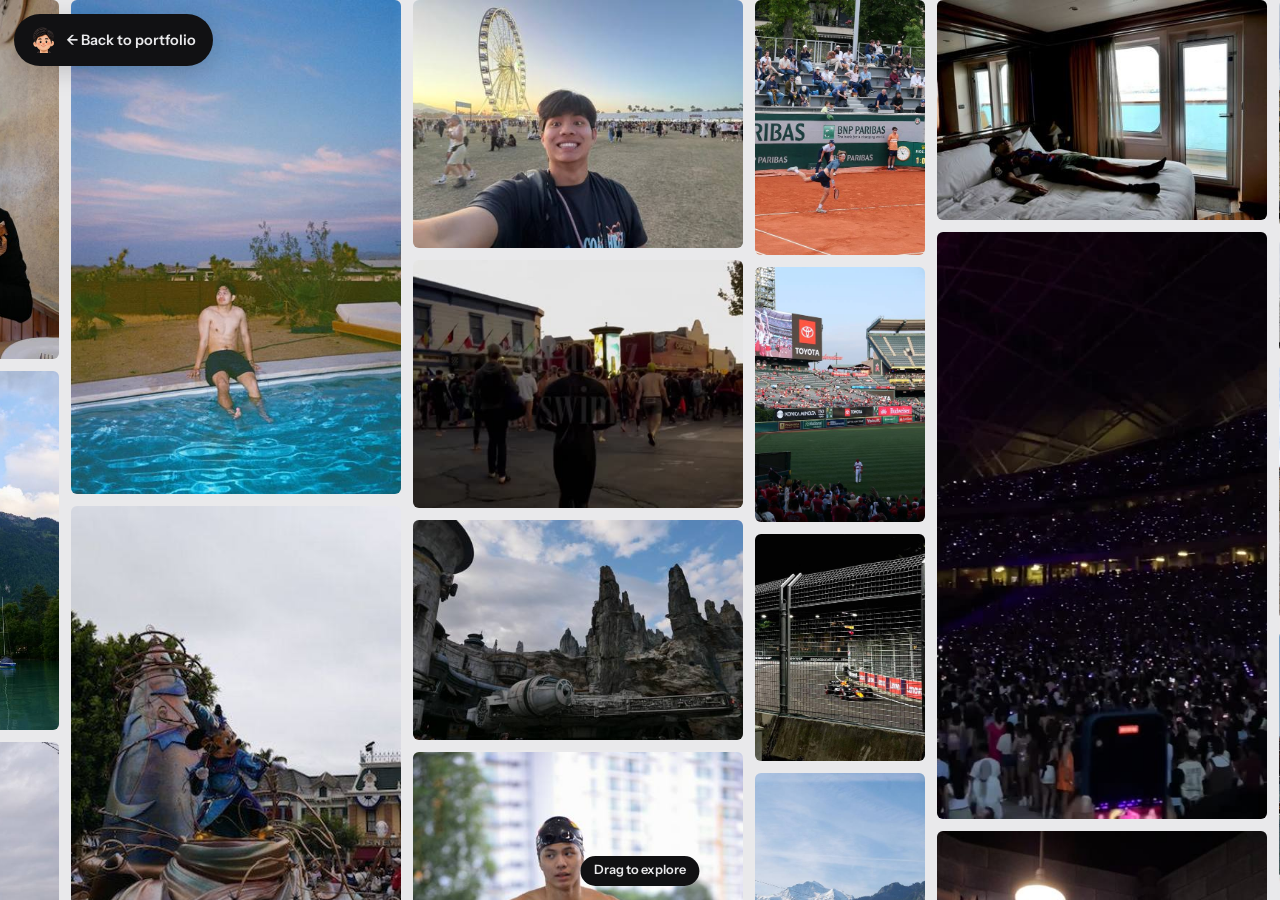
==== life.html @ 4c41c61c "Fit project cards on every screen ratio; contrast and landmark fixes The pinned slider now measures " ====
<!DOCTYPE html>
<html lang="en">
<head>
<meta charset="utf-8">
<meta name="viewport" content="width=device-width, initial-scale=1">
<title>Outside of code · Ashley Sum</title>
<meta name="description" content="Swims, trips, race weekends, concerts and the odd random photo from Ashley Sum.">
<link rel="preconnect" href="https://fonts.googleapis.com">
<link rel="preconnect" href="https://fonts.gstatic.com" crossorigin>
<link href="https://fonts.googleapis.com/css2?family=Archivo:wdth,wght@62..125,500..900&family=Instrument+Sans:wght@400;500;600;700&display=swap" rel="stylesheet">
<style>:root{--bg:#E9E9EB;--paper:#F5F5F6;--mid:#DCDCDF;--ink:#111113;--muted:#64646B;--line:#CDCDD2;--display:'Archivo',system-ui,sans-serif;--body:'Instrument Sans',system-ui,sans-serif}
*{box-sizing:border-box}
html,body{margin:0;height:100%;overflow:hidden;background:var(--bg);color:var(--ink);font:400 1rem/1.5 var(--body)}
.sr{position:absolute;width:1px;height:1px;overflow:hidden;clip:rect(0 0 0 0);white-space:nowrap}
.back{position:fixed;top:14px;left:14px;z-index:20;display:inline-flex;align-items:center;gap:.5rem;font:600 .9rem/1 var(--body);color:var(--bg);background:var(--ink);text-decoration:none;padding:.8rem 1.1rem;border-radius:999px;box-shadow:0 6px 24px rgba(17,17,19,.18)}
.back:focus-visible{outline:2px solid var(--ink);outline-offset:3px}
/* v73: infinite photo canvas */
.cv{position:fixed;inset:0;overflow:hidden;background:var(--bg);cursor:grab;touch-action:none;user-select:none;-webkit-user-select:none;outline:none}
.cv:focus-visible{box-shadow:inset 0 0 0 2px var(--ink)}
.cv.drag{cursor:grabbing}
.cv-world{position:absolute;inset:0}
.cv-it{position:absolute;left:0;top:0;margin:0;border-radius:6px;overflow:hidden;background:var(--mid);will-change:transform;contain:layout paint}
.cv-it img,.cv-it video{display:block;width:100%;height:100%;object-fit:cover;pointer-events:none;-webkit-user-drag:none}
.cv-it .cap{position:absolute;left:6px;bottom:6px;font:600 .74rem/1.2 var(--body);background:var(--paper);color:var(--ink);padding:.3rem .5rem;border-radius:999px;opacity:0;translate:0 4px;transition:opacity .18s,translate .18s;max-width:calc(100% - 12px);white-space:nowrap;overflow:hidden;text-overflow:ellipsis}
.cv-it:hover .cap,.cv-it.kf .cap{opacity:1;translate:0 0}
.cv-it.kf{outline:2px solid var(--ink);outline-offset:2px}
.cv-lab{position:absolute;left:0;top:0;font:800 clamp(1.6rem,2.4vw,2.4rem)/1 var(--display);font-stretch:115%;letter-spacing:-.05em;color:var(--ink);white-space:nowrap;will-change:transform;pointer-events:none}
.cv-top{position:absolute;top:12px;left:12px;right:12px;display:flex;justify-content:center;gap:8px;pointer-events:none;z-index:2}
.cv-chips{display:flex;gap:4px;padding:5px;background:var(--paper);border:1px solid var(--line);border-radius:999px;box-shadow:0 6px 24px rgba(17,17,19,.08);overflow-x:auto;scrollbar-width:none;max-width:100%;pointer-events:auto}
.cv-chips::-webkit-scrollbar{display:none}
.cv-chips button{font:600 .84rem/1 var(--body);padding:.6rem .85rem;border:0;border-radius:999px;background:transparent;color:var(--ink);cursor:pointer;white-space:nowrap}
.cv-chips button:hover{background:var(--mid)}
.cv-chips button[aria-pressed="true"]{background:var(--ink);color:var(--bg)}
.cv-x{display:none;pointer-events:auto;font:600 .84rem/1 var(--body);padding:.75rem 1rem;border-radius:999px;border:1px solid var(--line);background:var(--paper);color:var(--ink);cursor:pointer}
.cv-hint{position:absolute;left:50%;bottom:14px;translate:-50% 0;margin:0;font:600 .8rem/1 var(--body);background:var(--ink);color:var(--bg);padding:.55rem .85rem;border-radius:999px;pointer-events:none;transition:opacity .4s;z-index:2}
.cv.moved .cv-hint{opacity:0}
.cv.fs{position:fixed;inset:0;height:100vh;height:100dvh;margin:0;z-index:70;border:0;touch-action:none}
.cv.fs .cv-x{display:block}
html.cv-lock{overflow:hidden}
.lb{position:fixed;inset:0;z-index:90;background:rgba(233,233,235,.97);display:none;place-items:center;padding:64px 4vw 4vw}
.lb.on{display:grid}
.lb figure{margin:0;display:grid;justify-items:center;gap:.7rem}
.lb img,.lb video{max-width:100%;max-height:80vh;border-radius:8px;display:block}
.lb figcaption{font-size:.95rem}
.lb figcaption span{color:var(--muted);margin-left:.5rem}
.lb-ctl{position:fixed;top:12px;right:12px;display:flex;gap:6px}
.lb-ctl button{font:600 .88rem/1 var(--body);padding:.7rem 1rem;border-radius:999px;border:1px solid var(--line);background:var(--paper);color:var(--ink);cursor:pointer}
</style>
<link rel="icon" href="img/favicon.ico" sizes="any">
<link rel="icon" type="image/png" sizes="32x32" href="img/favicon-32.png">
<link rel="apple-touch-icon" href="img/favicon-180.png">
</head>
<body>
<header><h1 class="sr">Outside of code: photos by Ashley Sum</h1>
<a class="back" href="index.html#life"><img src="img/logo-head.png" width="26" height="26" alt="" style="display:block"> &larr; Back to portfolio</a></header>
<div class="cv" id="cv" tabindex="0" role="region" aria-roledescription="photo canvas" aria-label="Photos. Drag, scroll or use the arrow keys to explore. Press Enter on a photo to open it.">
  <div class="cv-world" id="cvw"></div>
  <p class="cv-hint" aria-hidden="true">Drag to explore</p>
</div>
<div class="lb" id="lb" role="dialog" aria-modal="true" aria-label="Photo">
  <div class="lb-ctl"><button type="button" id="lbp" aria-label="Previous photo">&larr;</button><button type="button" id="lbn" aria-label="Next photo">&rarr;</button><button type="button" id="lbx">Close</button></div>
  <figure id="lbc"></figure>
</div>
<script>
  /* v73: infinite, pannable photo canvas. One layout tile repeats in every direction; topics sit in their own clusters */
  (function () {
    var cv = document.getElementById('cv'); if (!cv) return;
    var world = document.getElementById('cvw');
    var ITEMS = [{"cat": "Game day", "t": "49ers", "src": "img/life/p000-49ers.jpg", "th": "img/life/t/p000-49ers.jpg", "w": 460, "h": 613}, {"cat": "Game day", "t": "49ers, Levi’s Stadium", "src": "img/life/49ers-flag.jpg", "th": "img/life/t/49ers-flag.jpg", "w": 460, "h": 613}, {"cat": "Game day", "t": "49ers", "src": "img/life/p002-49ers.jpg", "th": "img/life/t/p002-49ers.jpg", "w": 460, "h": 613}, {"cat": "Game day", "t": "Angels", "src": "img/life/p003-angels.jpg", "th": "img/life/t/p003-angels.jpg", "w": 460, "h": 613}, {"cat": "Game day", "t": "Angels game", "src": "img/life/angels.jpg", "th": "img/life/t/angels.jpg", "w": 460, "h": 802}, {"cat": "Game day", "t": "Angels", "src": "img/life/p005-angels.jpg", "th": "img/life/t/p005-angels.jpg", "w": 460, "h": 689}, {"cat": "Travel", "t": "Barcelona", "src": "img/life/p006-barcelona.jpg", "th": "img/life/t/p006-barcelona.jpg", "w": 460, "h": 689}, {"cat": "Travel", "t": "Barcelona", "src": "img/life/p007-barcelona.jpg", "th": "img/life/t/p007-barcelona.jpg", "w": 460, "h": 689}, {"cat": "Travel", "t": "Barcelona", "src": "img/life/p008-barcelona.jpg", "th": "img/life/t/p008-barcelona.jpg", "w": 460, "h": 689}, {"cat": "Travel", "t": "Barcelona", "src": "img/life/p009-barcelona.jpg", "th": "img/life/t/p009-barcelona.jpg", "w": 460, "h": 689}, {"cat": "Travel", "t": "Barcelona", "src": "img/life/p010-barcelona.jpg", "th": "img/life/t/p010-barcelona.jpg", "w": 460, "h": 689}, {"cat": "Travel", "t": "Sagrada Família, Barcelona", "src": "img/life/sagrada.jpg", "th": "img/life/t/sagrada.jpg", "w": 460, "h": 689}, {"cat": "Travel", "t": "Casa Batlló, Barcelona", "src": "img/life/batllo.jpg", "th": "img/life/t/batllo.jpg", "w": 460, "h": 689}, {"cat": "Travel", "t": "Barcelona", "src": "img/life/p013-barcelona.jpg", "th": "img/life/t/p013-barcelona.jpg", "w": 460, "h": 689}, {"cat": "Travel", "t": "Barcelona", "src": "img/life/p014-barcelona.jpg", "th": "img/life/t/p014-barcelona.jpg", "w": 460, "h": 689}, {"cat": "Travel", "t": "Park Güell, Barcelona", "src": "img/life/guell.jpg", "th": "img/life/t/guell.jpg", "w": 460, "h": 689}, {"cat": "Travel", "t": "Barcelona", "src": "img/life/p016-barcelona.jpg", "th": "img/life/t/p016-barcelona.jpg", "w": 460, "h": 689}, {"cat": "Travel", "t": "Barcelona", "src": "img/life/p017-barcelona.jpg", "th": "img/life/t/p017-barcelona.jpg", "w": 460, "h": 689}, {"cat": "Concerts", "t": "BLACKPINK, from the seats", "src": "img/life/bp-seats.jpg", "th": "img/life/t/bp-seats.jpg", "w": 460, "h": 613}, {"cat": "Concerts", "t": "BLACKPINK, SoFi Stadium", "src": "img/life/bp-stage.jpg", "th": "img/life/t/bp-stage.jpg", "w": 460, "h": 613}, {"cat": "Concerts", "t": "BLACKPINK", "src": "img/life/p020-blackpink-concert.jpg", "th": "img/life/t/p020-blackpink-concert.jpg", "w": 460, "h": 613}, {"cat": "Travel", "t": "Camino de Santiago", "src": "img/life/p021-camino-de-santiago.jpg", "th": "img/life/t/p021-camino-de-santiago.jpg", "w": 460, "h": 690}, {"cat": "Travel", "t": "Camino de Santiago", "src": "img/life/p022-camino-de-santiago.jpg", "th": "img/life/t/p022-camino-de-santiago.jpg", "w": 460, "h": 689}, {"cat": "Travel", "t": "Camino de Santiago", "src": "img/life/p023-camino-de-santiago.jpg", "th": "img/life/t/p023-camino-de-santiago.jpg", "w": 460, "h": 689}, {"cat": "Travel", "t": "Camino de Santiago", "src": "img/life/camino-marker.jpg", "th": "img/life/t/camino-marker.jpg", "w": 460, "h": 689}, {"cat": "Travel", "t": "Camino de Santiago", "src": "img/life/p025-camino-de-santiago.jpg", "th": "img/life/t/p025-camino-de-santiago.jpg", "w": 460, "h": 689}, {"cat": "Travel", "t": "Camino de Santiago", "src": "img/life/p026-camino-de-santiago.jpg", "th": "img/life/t/p026-camino-de-santiago.jpg", "w": 460, "h": 689}, {"cat": "Travel", "t": "Camino de Santiago", "src": "img/life/camino-mural.jpg", "th": "img/life/t/camino-mural.jpg", "w": 460, "h": 689}, {"cat": "Travel", "t": "Camino de Santiago", "src": "img/life/p028-camino-de-santiago.jpg", "th": "img/life/t/p028-camino-de-santiago.jpg", "w": 460, "h": 689}, {"cat": "Travel", "t": "Camino de Santiago", "src": "img/life/p029-camino-de-santiago.jpg", "th": "img/life/t/p029-camino-de-santiago.jpg", "w": 460, "h": 689}, {"cat": "Travel", "t": "Camino de Santiago", "src": "img/life/p030-camino-de-santiago.jpg", "th": "img/life/t/p030-camino-de-santiago.jpg", "w": 460, "h": 689}, {"cat": "Travel", "t": "Camino de Santiago", "src": "img/life/p031-camino-de-santiago.jpg", "th": "img/life/t/p031-camino-de-santiago.jpg", "w": 460, "h": 689}, {"cat": "Travel", "t": "Camino de Santiago", "src": "img/life/p032-camino-de-santiago.jpg", "th": "img/life/t/p032-camino-de-santiago.jpg", "w": 460, "h": 689}, {"cat": "Travel", "t": "Camino de Santiago", "src": "img/life/p033-camino-de-santiago.jpg", "th": "img/life/t/p033-camino-de-santiago.jpg", "w": 460, "h": 689}, {"cat": "Travel", "t": "Camino de Santiago", "src": "img/life/camino-cat.jpg", "th": "img/life/t/camino-cat.jpg", "w": 460, "h": 689}, {"cat": "Travel", "t": "Camino de Santiago", "src": "img/life/p035-camino-de-santiago.jpg", "th": "img/life/t/p035-camino-de-santiago.jpg", "w": 460, "h": 689}, {"cat": "Travel", "t": "Camino de Santiago", "src": "img/life/camino-food.jpg", "th": "img/life/t/camino-food.jpg", "w": 460, "h": 689}, {"cat": "Travel", "t": "Camino, the finish in Santiago", "src": "img/life/camino-end.jpg", "th": "img/life/t/camino-end.jpg", "w": 460, "h": 689}, {"cat": "Travel", "t": "Camino de Santiago", "src": "img/life/p038-camino-de-santiago.jpg", "th": "img/life/t/p038-camino-de-santiago.jpg", "w": 460, "h": 689}, {"cat": "Travel", "t": "Camino de Santiago", "src": "img/life/p039-camino-de-santiago.jpg", "th": "img/life/t/p039-camino-de-santiago.jpg", "w": 460, "h": 613}, {"cat": "Travel", "t": "Chicago", "src": "img/life/p040-chicago.jpg", "th": "img/life/t/p040-chicago.jpg", "w": 460, "h": 613}, {"cat": "Travel", "t": "Chicago", "src": "img/life/chicago-bean.jpg", "th": "img/life/t/chicago-bean.jpg", "w": 460, "h": 613}, {"cat": "Travel", "t": "Chicago", "src": "img/life/p042-chicago.jpg", "th": "img/life/t/p042-chicago.jpg", "w": 460, "h": 613}, {"cat": "Travel", "t": "Thanksgiving parade, Chicago", "src": "img/life/chicago-parade.jpg", "th": "img/life/t/chicago-parade.jpg", "w": 460, "h": 613}, {"cat": "Travel", "t": "Chicago", "src": "img/life/p044-chicago.jpg", "th": "img/life/t/p044-chicago.jpg", "w": 460, "h": 613}, {"cat": "Concerts", "t": "Coachella", "src": "img/life/p045-coachella.jpg", "th": "img/life/t/p045-coachella.jpg", "w": 460, "h": 689}, {"cat": "Concerts", "t": "Coachella, on film", "src": "img/life/coachella-film.jpg", "th": "img/life/t/coachella-film.jpg", "w": 460, "h": 307}, {"cat": "Concerts", "t": "Coachella", "src": "img/life/p047-coachella.jpg", "th": "img/life/t/p047-coachella.jpg", "w": 460, "h": 307}, {"cat": "Concerts", "t": "Coachella", "src": "img/life/p048-coachella.jpg", "th": "img/life/t/p048-coachella.jpg", "w": 460, "h": 689}, {"cat": "Concerts", "t": "Coachella", "src": "img/life/p049-coachella.jpg", "th": "img/life/t/p049-coachella.jpg", "w": 460, "h": 689}, {"cat": "Concerts", "t": "Coachella", "src": "img/life/coachella-orange.jpg", "th": "img/life/t/coachella-orange.jpg", "w": 460, "h": 307}, {"cat": "Concerts", "t": "Coachella", "src": "img/life/coachella-tent.jpg", "th": "img/life/t/coachella-tent.jpg", "w": 460, "h": 689}, {"cat": "Concerts", "t": "Coachella", "src": "img/life/p052-coachella.jpg", "th": "img/life/t/p052-coachella.jpg", "w": 460, "h": 689}, {"cat": "Travel", "t": "Disneyland", "src": "img/life/p053-disney.jpg", "th": "img/life/t/p053-disney.jpg", "w": 460, "h": 689}, {"cat": "Travel", "t": "Disneyland", "src": "img/life/p054-disney.jpg", "th": "img/life/t/p054-disney.jpg", "w": 460, "h": 689}, {"cat": "Travel", "t": "Disneyland", "src": "img/life/p055-disney.jpg", "th": "img/life/t/p055-disney.jpg", "w": 460, "h": 689}, {"cat": "Travel", "t": "Disneyland", "src": "img/life/p056-disney.jpg", "th": "img/life/t/p056-disney.jpg", "w": 460, "h": 689}, {"cat": "Travel", "t": "Disneyland", "src": "img/life/p057-disney.jpg", "th": "img/life/t/p057-disney.jpg", "w": 460, "h": 689}, {"cat": "Travel", "t": "Disneyland", "src": "img/life/p058-disney.jpg", "th": "img/life/t/p058-disney.jpg", "w": 460, "h": 689}, {"cat": "Travel", "t": "Disneyland", "src": "img/life/p059-disney.jpg", "th": "img/life/t/p059-disney.jpg", "w": 460, "h": 689}, {"cat": "Travel", "t": "Disneyland", "src": "img/life/p060-disney.jpg", "th": "img/life/t/p060-disney.jpg", "w": 460, "h": 307}, {"cat": "Travel", "t": "Disneyland", "src": "img/life/p061-disney.jpg", "th": "img/life/t/p061-disney.jpg", "w": 460, "h": 689}, {"cat": "Travel", "t": "Disneyland", "src": "img/life/p062-disney.jpg", "th": "img/life/t/p062-disney.jpg", "w": 460, "h": 307}, {"cat": "Travel", "t": "Disneyland", "src": "img/life/p063-disney.jpg", "th": "img/life/t/p063-disney.jpg", "w": 460, "h": 689}, {"cat": "Travel", "t": "Disneyland", "src": "img/life/p064-disney.jpg", "th": "img/life/t/p064-disney.jpg", "w": 460, "h": 689}, {"cat": "Travel", "t": "Disneyland", "src": "img/life/p065-disney.jpg", "th": "img/life/t/p065-disney.jpg", "w": 460, "h": 689}, {"cat": "Game day", "t": "F1", "src": "img/life/p066-f1-racing.jpg", "th": "img/life/t/p066-f1-racing.jpg", "w": 460, "h": 613}, {"cat": "Game day", "t": "F1", "src": "img/life/p067-f1-racing.jpg", "th": "img/life/t/p067-f1-racing.jpg", "w": 460, "h": 613}, {"cat": "Game day", "t": "Singapore Grand Prix", "src": "img/life/f1-car.jpg", "th": "img/life/t/f1-car.jpg", "w": 460, "h": 613}, {"cat": "Game day", "t": "F1", "src": "img/life/p069-f1-racing.jpg", "th": "img/life/t/p069-f1-racing.jpg", "w": 460, "h": 613}, {"cat": "Game day", "t": "F1 show run", "src": "img/life/f1-redbull.jpg", "th": "img/life/t/f1-redbull.jpg", "w": 460, "h": 613}, {"cat": "Game day", "t": "F1", "src": "img/life/p071-f1-racing.jpg", "th": "img/life/t/p071-f1-racing.jpg", "w": 460, "h": 613}, {"cat": "Film", "t": "On film", "src": "img/life/film-lake.jpg", "th": "img/life/t/film-lake.jpg", "w": 460, "h": 307}, {"cat": "Film", "t": "On film", "src": "img/life/p073-film.jpg", "th": "img/life/t/p073-film.jpg", "w": 460, "h": 307}, {"cat": "Film", "t": "On film, Venice", "src": "img/life/film-venice.jpg", "th": "img/life/t/film-venice.jpg", "w": 460, "h": 307}, {"cat": "Film", "t": "On film, Venice", "src": "img/life/film-water.jpg", "th": "img/life/t/film-water.jpg", "w": 460, "h": 307}, {"cat": "Film", "t": "On film", "src": "img/life/p076-film.jpg", "th": "img/life/t/p076-film.jpg", "w": 460, "h": 307}, {"cat": "Film", "t": "On film", "src": "img/life/p077-film.jpg", "th": "img/life/t/p077-film.jpg", "w": 460, "h": 311}, {"cat": "Film", "t": "On film, Grand Canyon", "src": "img/life/film-canyon.jpg", "th": "img/life/t/film-canyon.jpg", "w": 460, "h": 311}, {"cat": "Film", "t": "On film", "src": "img/life/p079-film.jpg", "th": "img/life/t/p079-film.jpg", "w": 460, "h": 681}, {"cat": "Film", "t": "On film", "src": "img/life/film-ramen.jpg", "th": "img/life/t/film-ramen.jpg", "w": 460, "h": 311}, {"cat": "Film", "t": "On film", "src": "img/life/p081-film.jpg", "th": "img/life/t/p081-film.jpg", "w": 460, "h": 311}, {"cat": "Film", "t": "On film, Golden Gate", "src": "img/life/film-ggb.jpg", "th": "img/life/t/film-ggb.jpg", "w": 460, "h": 311}, {"cat": "Film", "t": "On film", "src": "img/life/p083-film.jpg", "th": "img/life/t/p083-film.jpg", "w": 460, "h": 688}, {"cat": "Film", "t": "On film", "src": "img/life/film-coast.jpg", "th": "img/life/t/film-coast.jpg", "w": 460, "h": 688}, {"cat": "Travel", "t": "Grindelwald", "src": "img/life/p085-grindelwald.jpg", "th": "img/life/t/p085-grindelwald.jpg", "w": 460, "h": 307}, {"cat": "Travel", "t": "Grindelwald", "src": "img/life/p086-grindelwald.jpg", "th": "img/life/t/p086-grindelwald.jpg", "w": 460, "h": 689}, {"cat": "Travel", "t": "Grindelwald", "src": "img/life/grindelwald.jpg", "th": "img/life/t/grindelwald.jpg", "w": 460, "h": 689}, {"cat": "Travel", "t": "Swiss Alps", "src": "img/life/lauterbrunnen.jpg", "th": "img/life/t/lauterbrunnen.jpg", "w": 460, "h": 689}, {"cat": "Game day", "t": "Singapore Turf Club", "src": "img/life/turf-me.jpg", "th": "img/life/t/turf-me.jpg", "w": 460, "h": 613}, {"cat": "Game day", "t": "Horse racing", "src": "img/life/p090-house-racing.jpg", "th": "img/life/t/p090-house-racing.jpg", "w": 460, "h": 689}, {"cat": "Game day", "t": "Horse racing", "src": "img/life/p091-house-racing.jpg", "th": "img/life/t/p091-house-racing.jpg", "w": 460, "h": 689}, {"cat": "Travel", "t": "Interlaken", "src": "img/life/p092-interlaken.jpg", "th": "img/life/t/p092-interlaken.jpg", "w": 460, "h": 689}, {"cat": "Travel", "t": "Interlaken", "src": "img/life/p093-interlaken.jpg", "th": "img/life/t/p093-interlaken.jpg", "w": 460, "h": 690}, {"cat": "Travel", "t": "Interlaken", "src": "img/life/interlaken-cows.jpg", "th": "img/life/t/interlaken-cows.jpg", "w": 460, "h": 307}, {"cat": "Travel", "t": "Interlaken", "src": "img/life/p095-interlaken.jpg", "th": "img/life/t/p095-interlaken.jpg", "w": 460, "h": 689}, {"cat": "Travel", "t": "Interlaken", "src": "img/life/p096-interlaken.jpg", "th": "img/life/t/p096-interlaken.jpg", "w": 460, "h": 690}, {"cat": "Travel", "t": "Interlaken", "src": "img/life/p097-interlaken.jpg", "th": "img/life/t/p097-interlaken.jpg", "w": 460, "h": 689}, {"cat": "Travel", "t": "Interlaken", "src": "img/life/p098-interlaken.jpg", "th": "img/life/t/p098-interlaken.jpg", "w": 460, "h": 689}, {"cat": "Travel", "t": "Paragliding over Interlaken", "src": "img/life/paraglide.jpg", "th": "img/life/t/paraglide.jpg", "w": 460, "h": 613}, {"cat": "Travel", "t": "Interlaken", "src": "img/life/p100-interlaken.jpg", "th": "img/life/t/p100-interlaken.jpg", "w": 460, "h": 613}, {"cat": "Travel", "t": "Japan", "src": "img/life/p101-japan.jpg", "th": "img/life/t/p101-japan.jpg", "w": 460, "h": 718}, {"cat": "Travel", "t": "Penguin walk, Japan", "src": "img/life/japan-penguins.jpg", "th": "img/life/t/japan-penguins.jpg", "w": 460, "h": 689}, {"cat": "Travel", "t": "Japan", "src": "img/life/japan-night.jpg", "th": "img/life/t/japan-night.jpg", "w": 460, "h": 689}, {"cat": "Travel", "t": "Japan", "src": "img/life/p104-japan.jpg", "th": "img/life/t/p104-japan.jpg", "w": 460, "h": 689}, {"cat": "Travel", "t": "Japan", "src": "img/life/p105-japan.jpg", "th": "img/life/t/p105-japan.jpg", "w": 460, "h": 613}, {"cat": "Travel", "t": "Japan", "src": "img/life/p106-japan.jpg", "th": "img/life/t/p106-japan.jpg", "w": 460, "h": 689}, {"cat": "Travel", "t": "Japan", "src": "img/life/p107-japan.jpg", "th": "img/life/t/p107-japan.jpg", "w": 460, "h": 689}, {"cat": "Travel", "t": "Japan", "src": "img/life/p108-japan.jpg", "th": "img/life/t/p108-japan.jpg", "w": 460, "h": 689}, {"cat": "Travel", "t": "Autumn in Japan", "src": "img/life/japan-autumn.jpg", "th": "img/life/t/japan-autumn.jpg", "w": 460, "h": 689}, {"cat": "Travel", "t": "Japan", "src": "img/life/p110-japan.jpg", "th": "img/life/t/p110-japan.jpg", "w": 460, "h": 689}, {"cat": "Travel", "t": "Kyoto", "src": "img/life/japan-pagoda.jpg", "th": "img/life/t/japan-pagoda.jpg", "w": 460, "h": 689}, {"cat": "Travel", "t": "Japan", "src": "img/life/p112-japan.jpg", "th": "img/life/t/p112-japan.jpg", "w": 460, "h": 689}, {"cat": "Travel", "t": "Japan", "src": "img/life/p113-japan.jpg", "th": "img/life/t/p113-japan.jpg", "w": 460, "h": 689}, {"cat": "Travel", "t": "Japan", "src": "img/life/japan-lanterns.jpg", "th": "img/life/t/japan-lanterns.jpg", "w": 460, "h": 689}, {"cat": "Travel", "t": "Japan", "src": "img/life/p115-japan.jpg", "th": "img/life/t/p115-japan.jpg", "w": 460, "h": 613}, {"cat": "Game day", "t": "Lakers", "src": "img/life/lakers.jpg", "th": "img/life/t/lakers.jpg", "w": 460, "h": 613}, {"cat": "Travel", "t": "Madrid", "src": "img/life/p117-madrid.jpg", "th": "img/life/t/p117-madrid.jpg", "w": 460, "h": 689}, {"cat": "Travel", "t": "Madrid", "src": "img/life/madrid.jpg", "th": "img/life/t/madrid.jpg", "w": 460, "h": 689}, {"cat": "Travel", "t": "Madrid", "src": "img/life/p119-madrid.jpg", "th": "img/life/t/p119-madrid.jpg", "w": 460, "h": 689}, {"cat": "Travel", "t": "Paris", "src": "img/life/eiffel.jpg", "th": "img/life/t/eiffel.jpg", "w": 460, "h": 689}, {"cat": "Travel", "t": "The Louvre, Paris", "src": "img/life/louvre.jpg", "th": "img/life/t/louvre.jpg", "w": 460, "h": 307}, {"cat": "Travel", "t": "Paris", "src": "img/life/p122-paris.jpg", "th": "img/life/t/p122-paris.jpg", "w": 460, "h": 689}, {"cat": "Travel", "t": "Paris", "src": "img/life/p123-paris.jpg", "th": "img/life/t/p123-paris.jpg", "w": 460, "h": 689}, {"cat": "Game day", "t": "Roland-Garros", "src": "img/life/p124-paris.jpg", "th": "img/life/t/p124-paris.jpg", "w": 460, "h": 689}, {"cat": "Game day", "t": "Roland-Garros", "src": "img/life/roland-garros.jpg", "th": "img/life/t/roland-garros.jpg", "w": 460, "h": 307}, {"cat": "Game day", "t": "Roland-Garros", "src": "img/life/p126-paris.jpg", "th": "img/life/t/p126-paris.jpg", "w": 460, "h": 689}, {"cat": "Game day", "t": "Roland-Garros", "src": "img/life/p127-paris.jpg", "th": "img/life/t/p127-paris.jpg", "w": 460, "h": 689}, {"cat": "Travel", "t": "Porto", "src": "img/life/p128-porto.jpg", "th": "img/life/t/p128-porto.jpg", "w": 460, "h": 689}, {"cat": "Travel", "t": "Porto", "src": "img/life/p129-porto.jpg", "th": "img/life/t/p129-porto.jpg", "w": 460, "h": 689}, {"cat": "Travel", "t": "Porto", "src": "img/life/p130-porto.jpg", "th": "img/life/t/p130-porto.jpg", "w": 460, "h": 689}, {"cat": "Travel", "t": "Porto", "src": "img/life/porto-tram.jpg", "th": "img/life/t/porto-tram.jpg", "w": 460, "h": 689}, {"cat": "Travel", "t": "Porto", "src": "img/life/p132-porto.jpg", "th": "img/life/t/p132-porto.jpg", "w": 460, "h": 689}, {"cat": "Travel", "t": "Porto", "src": "img/life/p133-porto.jpg", "th": "img/life/t/p133-porto.jpg", "w": 460, "h": 689}, {"cat": "Travel", "t": "Porto", "src": "img/life/p134-porto.jpg", "th": "img/life/t/p134-porto.jpg", "w": 460, "h": 689}, {"cat": "Travel", "t": "Porto at sunset", "src": "img/life/porto-sunset.jpg", "th": "img/life/t/porto-sunset.jpg", "w": 460, "h": 689}, {"cat": "Random", "t": "Random", "src": "img/life/p136-random.jpg", "th": "img/life/t/p136-random.jpg", "w": 460, "h": 689}, {"cat": "Random", "t": "Random", "src": "img/life/p137-random.jpg", "th": "img/life/t/p137-random.jpg", "w": 460, "h": 613}, {"cat": "Random", "t": "Random", "src": "img/life/p138-random.jpg", "th": "img/life/t/p138-random.jpg", "w": 460, "h": 689}, {"cat": "Random", "t": "Sunset", "src": "img/life/sunset.jpg", "th": "img/life/t/sunset.jpg", "w": 460, "h": 689}, {"cat": "Random", "t": "The dog", "src": "img/life/bulldog.jpg", "th": "img/life/t/bulldog.jpg", "w": 460, "h": 613}, {"cat": "Random", "t": "Random", "src": "img/life/p141-random.jpg", "th": "img/life/t/p141-random.jpg", "w": 460, "h": 613}, {"cat": "Random", "t": "Random", "src": "img/life/p142-random.jpg", "th": "img/life/t/p142-random.jpg", "w": 460, "h": 613}, {"cat": "Random", "t": "Random", "src": "img/life/lake-jump.jpg", "th": "img/life/t/lake-jump.jpg", "w": 460, "h": 613}, {"cat": "Random", "t": "Random", "src": "img/life/p144-random.jpg", "th": "img/life/t/p144-random.jpg", "w": 460, "h": 613}, {"cat": "Random", "t": "Random", "src": "img/life/p145-random.jpg", "th": "img/life/t/p145-random.jpg", "w": 460, "h": 818}, {"cat": "Random", "t": "Random", "src": "img/life/p146-random.jpg", "th": "img/life/t/p146-random.jpg", "w": 460, "h": 307}, {"cat": "Travel", "t": "Road trip 2023", "src": "img/life/p147-road-trip-2023.jpg", "th": "img/life/t/p147-road-trip-2023.jpg", "w": 460, "h": 307}, {"cat": "Travel", "t": "Santa Monica Pier", "src": "img/life/route66.jpg", "th": "img/life/t/route66.jpg", "w": 460, "h": 689}, {"cat": "Travel", "t": "Road trip 2023", "src": "img/life/p149-road-trip-2023.jpg", "th": "img/life/t/p149-road-trip-2023.jpg", "w": 460, "h": 689}, {"cat": "Travel", "t": "Road trip 2023", "src": "img/life/p150-road-trip-2023.jpg", "th": "img/life/t/p150-road-trip-2023.jpg", "w": 460, "h": 613}, {"cat": "Travel", "t": "Big Sur road trip", "src": "img/life/bixby.jpg", "th": "img/life/t/bixby.jpg", "w": 460, "h": 613}, {"cat": "Travel", "t": "Joshua Tree", "src": "img/life/joshua-tree.jpg", "th": "img/life/t/joshua-tree.jpg", "w": 460, "h": 689}, {"cat": "Travel", "t": "Road trip 2023", "src": "img/life/p153-road-trip-2023.jpg", "th": "img/life/t/p153-road-trip-2023.jpg", "w": 460, "h": 689}, {"cat": "Travel", "t": "Road trip 2023", "src": "img/life/p154-road-trip-2023.jpg", "th": "img/life/t/p154-road-trip-2023.jpg", "w": 460, "h": 689}, {"cat": "Travel", "t": "Road trip 2023", "src": "img/life/p155-road-trip-2023.jpg", "th": "img/life/t/p155-road-trip-2023.jpg", "w": 460, "h": 689}, {"cat": "Travel", "t": "Road trip 2023", "src": "img/life/p156-road-trip-2023.jpg", "th": "img/life/t/p156-road-trip-2023.jpg", "w": 460, "h": 689}, {"cat": "Travel", "t": "San Francisco", "src": "img/life/p157-san-francisco.jpg", "th": "img/life/t/p157-san-francisco.jpg", "w": 460, "h": 613}, {"cat": "Travel", "t": "San Francisco", "src": "img/life/sf-ggb.jpg", "th": "img/life/t/sf-ggb.jpg", "w": 460, "h": 613}, {"cat": "Travel", "t": "San Francisco", "src": "img/life/p159-san-francisco.jpg", "th": "img/life/t/p159-san-francisco.jpg", "w": 460, "h": 613}, {"cat": "Travel", "t": "Sri Lanka", "src": "img/life/p160-sri-lanka.jpg", "th": "img/life/t/p160-sri-lanka.jpg", "w": 460, "h": 638}, {"cat": "Concerts", "t": "The Eras Tour", "src": "img/life/p161-taylor-swift-concert.jpg", "th": "img/life/t/p161-taylor-swift-concert.jpg", "w": 460, "h": 818}, {"cat": "Concerts", "t": "The Eras Tour", "src": "img/life/eras-stage.jpg", "th": "img/life/t/eras-stage.jpg", "w": 460, "h": 818}, {"cat": "Concerts", "t": "The Eras Tour", "src": "img/life/p163-taylor-swift-concert.jpg", "th": "img/life/t/p163-taylor-swift-concert.jpg", "w": 460, "h": 818}, {"cat": "Travel", "t": "Thailand", "src": "img/life/thailand-view.jpg", "th": "img/life/t/thailand-view.jpg", "w": 460, "h": 613}, {"cat": "Travel", "t": "Thailand", "src": "img/life/p165-thailand.jpg", "th": "img/life/t/p165-thailand.jpg", "w": 460, "h": 613}, {"cat": "Travel", "t": "Thailand", "src": "img/life/thailand-temple.jpg", "th": "img/life/t/thailand-temple.jpg", "w": 460, "h": 345}, {"cat": "Travel", "t": "Venice", "src": "img/life/venice.jpg", "th": "img/life/t/venice.jpg", "w": 460, "h": 689}, {"cat": "Travel", "t": "Venice", "src": "img/life/p168-venice.jpg", "th": "img/life/t/p168-venice.jpg", "w": 460, "h": 689}, {"cat": "Travel", "t": "Venice", "src": "img/life/p169-venice.jpg", "th": "img/life/t/p169-venice.jpg", "w": 460, "h": 689}, {"cat": "Travel", "t": "Venice", "src": "img/life/venice-bridge.jpg", "th": "img/life/t/venice-bridge.jpg", "w": 460, "h": 689}, {"cat": "Game day", "t": "Warriors", "src": "img/life/p171-warriors.jpg", "th": "img/life/t/p171-warriors.jpg", "w": 460, "h": 613}, {"cat": "Game day", "t": "Warriors, Chase Center", "src": "img/life/warriors.jpg", "th": "img/life/t/warriors.jpg", "w": 460, "h": 613}, {"cat": "Swimming", "t": "Behind the blocks", "src": "img/life/swim-blocks.jpg", "th": "img/life/t/swim-blocks.jpg", "w": 460, "h": 575}, {"cat": "Swimming", "t": "Swimming", "src": "img/life/p174-swim.jpg", "th": "img/life/t/p174-swim.jpg", "w": 460, "h": 691}, {"cat": "Swimming", "t": "Butterfly", "src": "img/life/swim-fly.jpg", "th": "img/life/t/swim-fly.jpg", "w": 460, "h": 362}, {"cat": "Swimming", "t": "Freestyle", "src": "img/life/swim-free.jpg", "th": "img/life/t/swim-free.jpg", "w": 460, "h": 307}, {"cat": "Swimming", "t": "Breathing side", "src": "img/life/swim-breath.jpg", "th": "img/life/t/swim-breath.jpg", "w": 460, "h": 307}, {"cat": "Swimming", "t": "Ready on the block", "src": "img/life/swim-ready.jpg", "th": "img/life/t/swim-ready.jpg", "w": 460, "h": 690}, {"cat": "Travel", "t": "Disneyland parade", "src": "img/life/parade.jpg", "th": "img/life/t/parade.jpg", "w": 359, "h": 540}, {"cat": "Travel", "t": "On the cruise", "src": "img/life/cruise-sea.jpg", "th": "img/life/t/cruise-sea.jpg", "w": 460, "h": 613}, {"cat": "Travel", "t": "Cabin with a view", "src": "img/life/cabin.jpg", "th": "img/life/t/cabin.jpg", "w": 460, "h": 307}, {"cat": "Concerts", "t": "Coachella", "src": "img/life/coachella.jpg", "th": "img/life/t/coachella.jpg", "w": 460, "h": 345}, {"cat": "Swimming", "t": "Escape from Alcatraz", "src": "img/life/v/alcatraz.mp4", "th": "img/life/t/alcatraz.jpg", "w": 1280, "h": 960, "type": "video", "hd": "img/life/hd/alcatraz.mp4"}, {"cat": "Concerts", "t": "BLACKPINK, SoFi Stadium", "src": "img/life/v/blackpink.mp4", "th": "img/life/t/blackpink.jpg", "w": 720, "h": 1280, "type": "video", "hd": "img/life/hd/blackpink.mp4"}, {"cat": "Concerts", "t": "The Eras Tour", "src": "img/life/v/eras.mp4", "th": "img/life/t/eras.jpg", "w": 720, "h": 1280, "type": "video", "hd": "img/life/v/eras.mp4"}, {"cat": "Concerts", "t": "The Eras Tour", "src": "img/life/v/eras-2.mp4", "th": "img/life/t/eras-2.jpg", "w": 720, "h": 1280, "type": "video", "hd": "img/life/v/eras-2.mp4"}, {"cat": "Concerts", "t": "The Eras Tour", "src": "img/life/v/eras-3.mp4", "th": "img/life/t/eras-3.jpg", "w": 720, "h": 1280, "type": "video", "hd": "img/life/v/eras-3.mp4"}, {"cat": "Travel", "t": "Red Rock Canyon", "src": "img/life/v/red-rock.mp4", "th": "img/life/t/red-rock.jpg", "w": 1280, "h": 796, "type": "video", "hd": "img/life/hd/red-rock.mp4"}, {"cat": "Random", "t": "Coachella weekend, pool", "src": "img/life/v/pool.mp4", "th": "img/life/t/pool.jpg", "w": 1280, "h": 960, "type": "video", "hd": "img/life/hd/pool.mp4"}, {"cat": "Travel", "t": "Las Vegas", "src": "img/life/v/vegas.mp4", "th": "img/life/t/vegas.jpg", "w": 1280, "h": 720, "type": "video", "hd": "img/life/hd/vegas.mp4"}];
    var CATS = ['Travel', 'Swimming', 'Concerts', 'Game day', 'Film', 'Random'];
    var small = window.matchMedia('(max-width:600px)').matches;
    var still = window.matchMedia('(prefers-reduced-motion:reduce)').matches;
    function esc(t) { return String(t).replace(/&/g, '&amp;').replace(/</g, '&lt;').replace(/"/g, '&quot;'); }

    /* layout: Cosmos-style masonry with one even gap, but columns come in different widths,
       so photos land in a mix of small, medium and large. Each column repeats on its own vertically
       and the column pattern repeats sideways, so the wall never has holes */
    var GAP = small ? 8 : 12;
    var WIDTHS = small ? [104, 140, 190] : [170, 240, 330];
    var seed = 20261111; function rnd() { seed = (seed * 1103515245 + 12345) & 0x7fffffff; return seed / 0x7fffffff; }
    ITEMS.forEach(function (it, i) { it.i = i; });
    var NC = small ? 9 : 14, cols = [], prev = -1;
    for (var c = 0; c < NC; c++) {
      var k; do { k = Math.floor(rnd() * WIDTHS.length); } while (k === prev && rnd() < .7);
      prev = k; cols.push({ w: WIDTHS[k], h: 0, items: [] });
    }
    var xs = 0; cols.forEach(function (c) { c.x = xs; xs += c.w + GAP; });
    var TW = xs;
    /* spread photos out, then drop each into the column that is shortest relative to its width */
    var order = ITEMS.slice(); for (var q = order.length - 1; q > 0; q--) { var r = Math.floor(rnd() * (q + 1)), t = order[q]; order[q] = order[r]; order[r] = t; }
    order.forEach(function (it) {
      var best = 0, bv = 1e12;
      cols.forEach(function (c, ci) { var v = c.h / c.w + (it.type === 'video' && c.w === WIDTHS[0] ? 3 : 0); if (v < bv) { bv = v; best = ci; } });
      var c = cols[best];
      it.ww = c.w; it.hh = Math.round(c.w * it.h / it.w); it.x = c.x; it.y = c.h; it.col = best;
      c.h += it.hh + GAP; c.items.push(it);
    });
    var cam = { x: TW / 2 - cv.clientWidth / 2, y: 0 }, vel = { x: 0, y: 0 };
    var live = {}, raf = null, lastAct = 0;

    function node(key, it) {
      var el = document.createElement('figure');
      el.className = 'cv-it'; el.setAttribute('data-i', it.i);
      el.style.width = it.ww + 'px'; el.style.height = it.hh + 'px';
      el.innerHTML = (it.type === 'video'
        ? '<video src="' + esc(it.src) + '" poster="' + esc(it.th) + '" muted loop playsinline' + (still ? '' : ' autoplay') + ' preload="metadata"></video>'
        : '<img src="' + esc(it.th) + '" alt="' + esc(it.t) + '" decoding="async" draggable="false">') + '<span class="cap" aria-hidden="true">' + esc(it.t) + '</span>';
      world.appendChild(el); return el;
    }
    function draw() {
      var W = cv.clientWidth, H = cv.clientHeight, M = 300, seen = {};
      var t0 = Math.floor((cam.x - M) / TW), t1 = Math.floor((cam.x + W + M) / TW);
      for (var tx = t0; tx <= t1; tx++) {
        for (var ci = 0; ci < cols.length; ci++) {
          var col = cols[ci], X = tx * TW + col.x - cam.x;
          if (X > W + M || X + col.w < -M) continue;
          var CH = col.h, r0 = Math.floor((cam.y - M) / CH), r1 = Math.floor((cam.y + H + M) / CH);
          for (var r = r0; r <= r1; r++) for (var i = 0; i < col.items.length; i++) {
            var it = col.items[i], Y = r * CH + it.y - cam.y;
            if (Y > H + M || Y + it.hh < -M) continue;
            var key = it.i + ':' + tx + ':' + r; seen[key] = 1;
            var el = live[key] || (live[key] = node(key, it));
            el.style.transform = 'translate3d(' + X.toFixed(1) + 'px,' + Y.toFixed(1) + 'px,0)';
          }
        }
      }
      for (var q in live) if (!seen[q]) { live[q].remove(); delete live[q]; }
    }
    function tick() {
      raf = null;
      var idle = performance.now() - lastAct > 3500;
      if (!dragging && (Math.abs(vel.x) > .05 || Math.abs(vel.y) > .05)) { cam.x += vel.x; cam.y += vel.y; vel.x *= .94; vel.y *= .94; }
      else if (!dragging && idle && !still && !anim && inView) { cam.x += .25; cam.y += .12; }
      if (anim) {
        var t = Math.min(1, (performance.now() - anim.t0) / 700), e = 1 - Math.pow(1 - t, 3);
        cam.x = anim.fx + (anim.tx - anim.fx) * e; cam.y = anim.fy + (anim.ty - anim.fy) * e;
        if (t === 1) anim = null;
      }
      draw();
      if (inView || anim || Math.abs(vel.x) > .05 || Math.abs(vel.y) > .05) raf = requestAnimationFrame(tick);
    }
    function kick() { if (!raf) raf = requestAnimationFrame(tick); }
    var inView = false;
    inView = true; kick();

    /* drag to pan, with momentum */
    var dragging = false, sx = 0, sy = 0, lx = 0, ly = 0, lt = 0, moved = 0, anim = null;
    cv.addEventListener('pointerdown', function (e) {
      if (e.button !== 0 || e.target.closest('button')) return;
      dragging = true; moved = 0; sx = lx = e.clientX; sy = ly = e.clientY; lt = performance.now();
      vel.x = vel.y = 0; anim = null; lastAct = lt;
    });
    window.addEventListener('pointermove', function (e) {
      if (!dragging) return;
      var dx = e.clientX - lx, dy = e.clientY - ly, now = performance.now();
      moved += Math.abs(dx) + Math.abs(dy);
      if (moved > 6) { cv.classList.add('drag', 'moved'); if (!cv.hasPointerCapture(e.pointerId)) try { cv.setPointerCapture(e.pointerId); } catch (x) {} }
      cam.x -= dx; cam.y -= dy;
      var dt = Math.max(1, now - lt); vel.x = -dx / dt * 16; vel.y = -dy / dt * 16;
      lx = e.clientX; ly = e.clientY; lt = now; lastAct = now; kick();
    });
    function end() { if (!dragging) return; dragging = false; cv.classList.remove('drag'); if (still) vel.x = vel.y = 0; kick(); }
    window.addEventListener('pointerup', end); window.addEventListener('pointercancel', end);

    /* wheel and trackpad pan only in full screen, so the page still scrolls normally */
    cv.addEventListener('wheel', function (e) {
      e.preventDefault(); cam.x += e.deltaX; cam.y += e.deltaY; vel.x = vel.y = 0; lastAct = performance.now(); cv.classList.add('moved'); kick();
    }, { passive: false });

    /* keyboard: arrows pan, Enter opens the photo nearest the centre */
    cv.addEventListener('keydown', function (e) {
      var s = 120, d = { ArrowLeft: [-s, 0], ArrowRight: [s, 0], ArrowUp: [0, -s], ArrowDown: [0, s] }[e.key];
      if (d) { e.preventDefault(); anim = { fx: cam.x, fy: cam.y, tx: cam.x + d[0], ty: cam.y + d[1], t0: performance.now() }; lastAct = performance.now(); cv.classList.add('moved'); kick(); }
      else if (e.key === 'Enter') { var c = nearest(); if (c >= 0) openLb(c); }
    });
    function nearest() {
      var W = cv.clientWidth, H = cv.clientHeight, best = -1, bd = 1e12;
      for (var k in live) { var r = live[k].getBoundingClientRect(), b = cv.getBoundingClientRect();
        var dx = r.left + r.width / 2 - b.left - W / 2, dy = r.top + r.height / 2 - b.top - H / 2, dd = dx * dx + dy * dy;
        if (dd < bd) { bd = dd; best = +live[k].getAttribute('data-i'); } }
      return best;
    }

    /* topic chips fly the camera to the nearest copy of that cluster */
    

    window.addEventListener('resize', kick);

    /* click opens the full-size photo */
    world.addEventListener('click', function (e) { if (moved > 6) return; var f = e.target.closest('.cv-it'); if (f) openLb(+f.getAttribute('data-i')); });
    var lb = document.getElementById('lb'), lbc = document.getElementById('lbc'), cur = -1;
    function show(i) { cur = i; var it = ITEMS[i];
      lbc.innerHTML = (it.type === 'video' ? '<video src="' + esc(it.hd || it.src) + '" controls autoplay playsinline></video>' : '<img src="' + esc(it.src) + '" alt="' + esc(it.t) + '">') + '<figcaption>' + esc(it.t) + '<span>' + esc(it.cat) + '</span></figcaption>'; }
    function openLb(i) { show(i); lb.classList.add('on'); document.getElementById('lbx').focus(); }
    function closeLb() { lb.classList.remove('on'); lbc.innerHTML = ''; cv.focus(); }
    function step(d) { show((cur + d + ITEMS.length) % ITEMS.length); }
    document.getElementById('lbx').addEventListener('click', closeLb);
    document.getElementById('lbp').addEventListener('click', function () { step(-1); });
    document.getElementById('lbn').addEventListener('click', function () { step(1); });
    lb.addEventListener('click', function (e) { if (e.target === lb) closeLb(); });
    document.addEventListener('keydown', function (e) {
      if (!lb.classList.contains('on')) return;
      e.stopPropagation();
      if (e.key === 'Escape') closeLb(); else if (e.key === 'ArrowRight') step(1); else if (e.key === 'ArrowLeft') step(-1);
    }, true);

    draw();
  })();
</script>
</body>
</html>
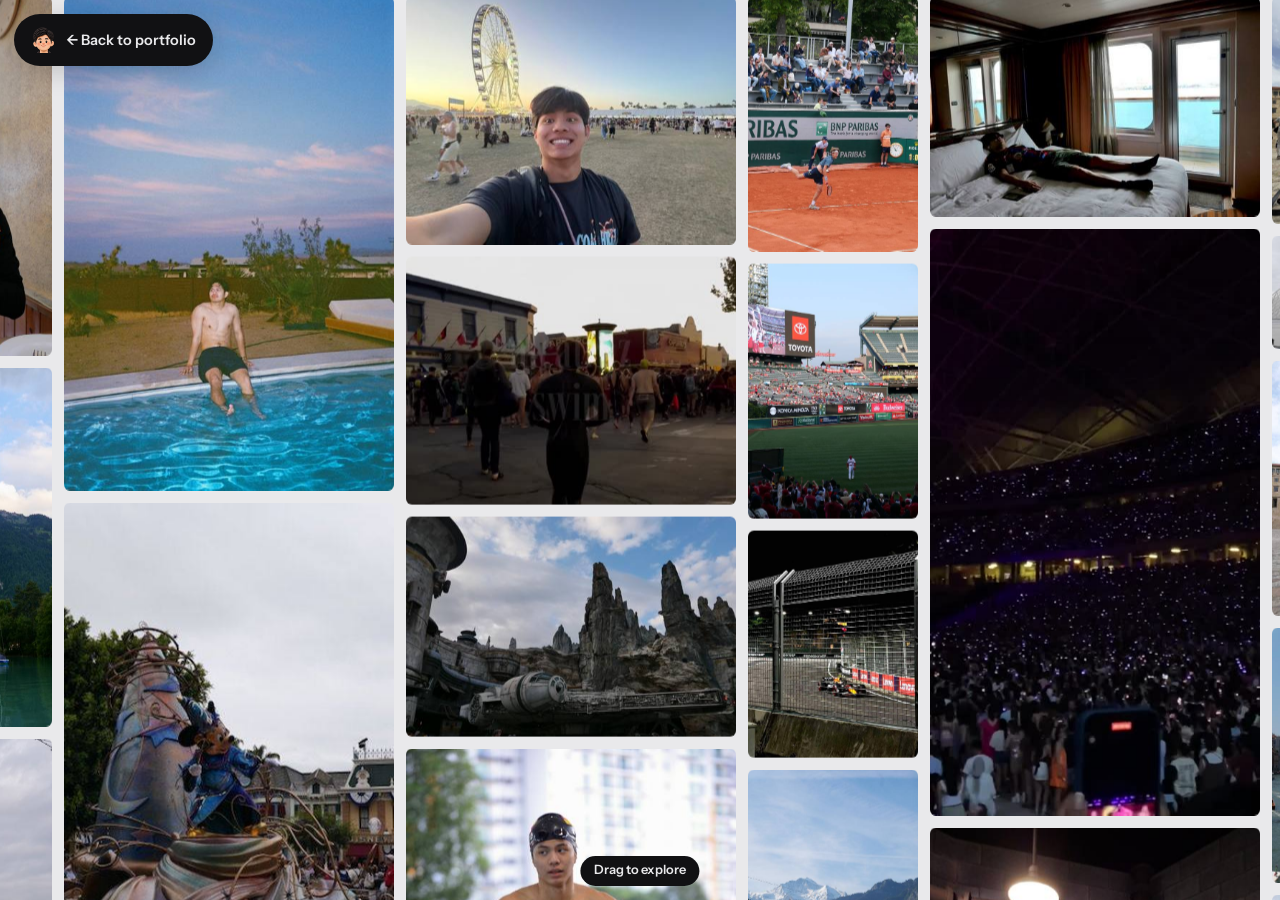
==== commit a696e74a: "Photo wall: drift starts after 2s, slightly faster Co-Authored-By: Claude Opus 5.5 <noreply@anthropi" ====
--- a/life.html
+++ b/life.html
@@ -128,9 +128,9 @@
     }
     function tick() {
       raf = null;
-      var idle = performance.now() - lastAct > 3500;
+      var idle = performance.now() - lastAct > 2000;
       if (!dragging && (Math.abs(vel.x) > .05 || Math.abs(vel.y) > .05)) { cam.x += vel.x; cam.y += vel.y; vel.x *= .94; vel.y *= .94; }
-      else if (!dragging && idle && !still && !anim && inView) { cam.x += .25; cam.y += .12; }
+      else if (!dragging && idle && !still && !anim && inView) { cam.x += .35; cam.y += .17; }
       if (anim) {
         var t = Math.min(1, (performance.now() - anim.t0) / 700), e = 1 - Math.pow(1 - t, 3);
         cam.x = anim.fx + (anim.tx - anim.fx) * e; cam.y = anim.fy + (anim.ty - anim.fy) * e;
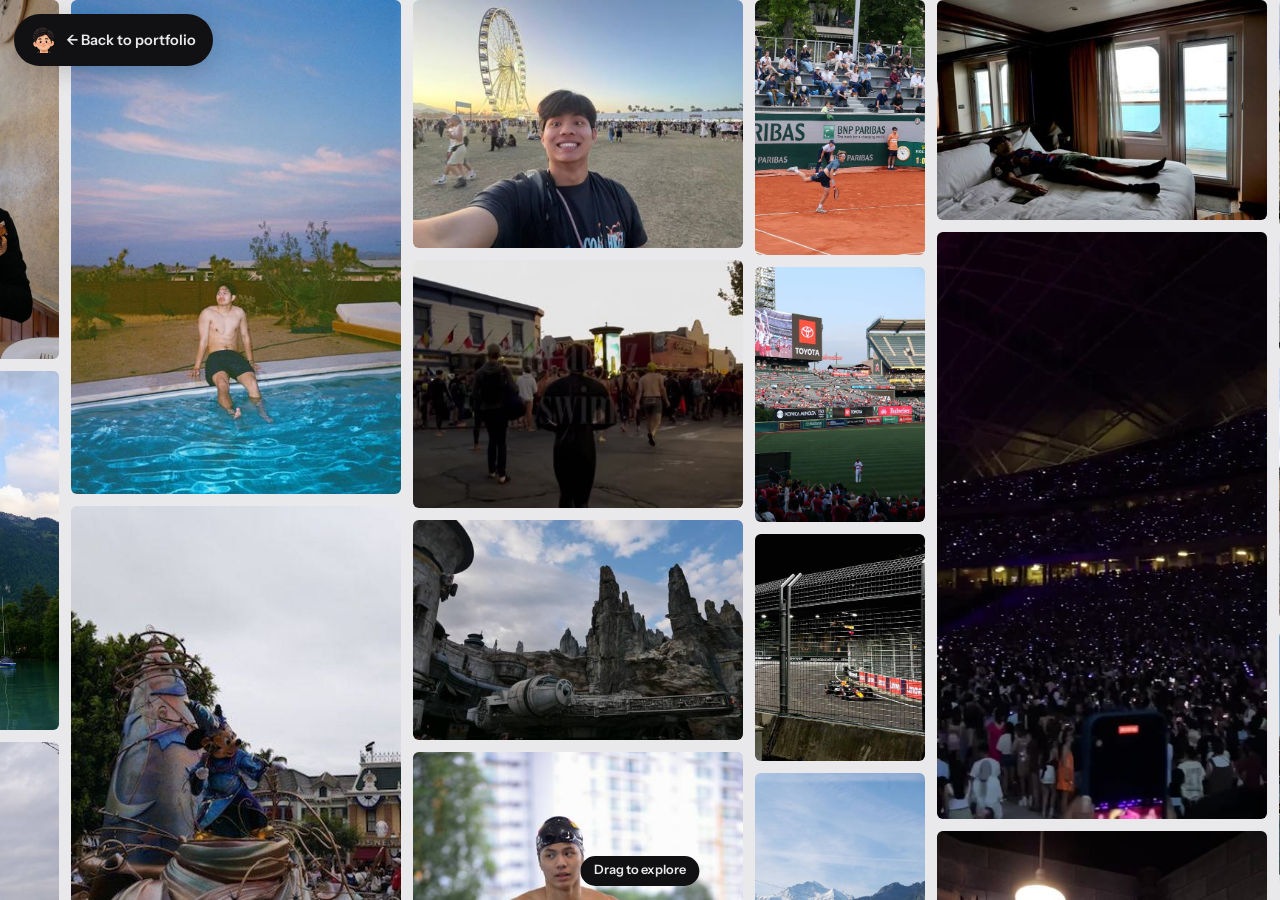
==== commit 821d4329: "Search and share metadata Description, canonical, Open Graph and Twitter tags, a 1200x630 share imag" ====
--- a/life.html
+++ b/life.html
@@ -4,7 +4,11 @@
 <meta charset="utf-8">
 <meta name="viewport" content="width=device-width, initial-scale=1">
 <title>Outside of code · Ashley Sum</title>
-<meta name="description" content="Swims, trips, race weekends, concerts and the odd random photo from Ashley Sum.">
+<meta name="description" content="Life away from the keyboard, through Ashley Sum's lens: trips, swims, concerts and game days.">
+<link rel="canonical" href="https://ashleytzelesum.com/life.html">
+<meta property="og:title" content="Outside of code · Ashley Sum">
+<meta property="og:image" content="https://ashleytzelesum.com/img/og.jpg">
+<meta name="twitter:card" content="summary_large_image">
 <link rel="preconnect" href="https://fonts.googleapis.com">
 <link rel="preconnect" href="https://fonts.gstatic.com" crossorigin>
 <link href="https://fonts.googleapis.com/css2?family=Archivo:wdth,wght@62..125,500..900&family=Instrument+Sans:wght@400;500;600;700&display=swap" rel="stylesheet">
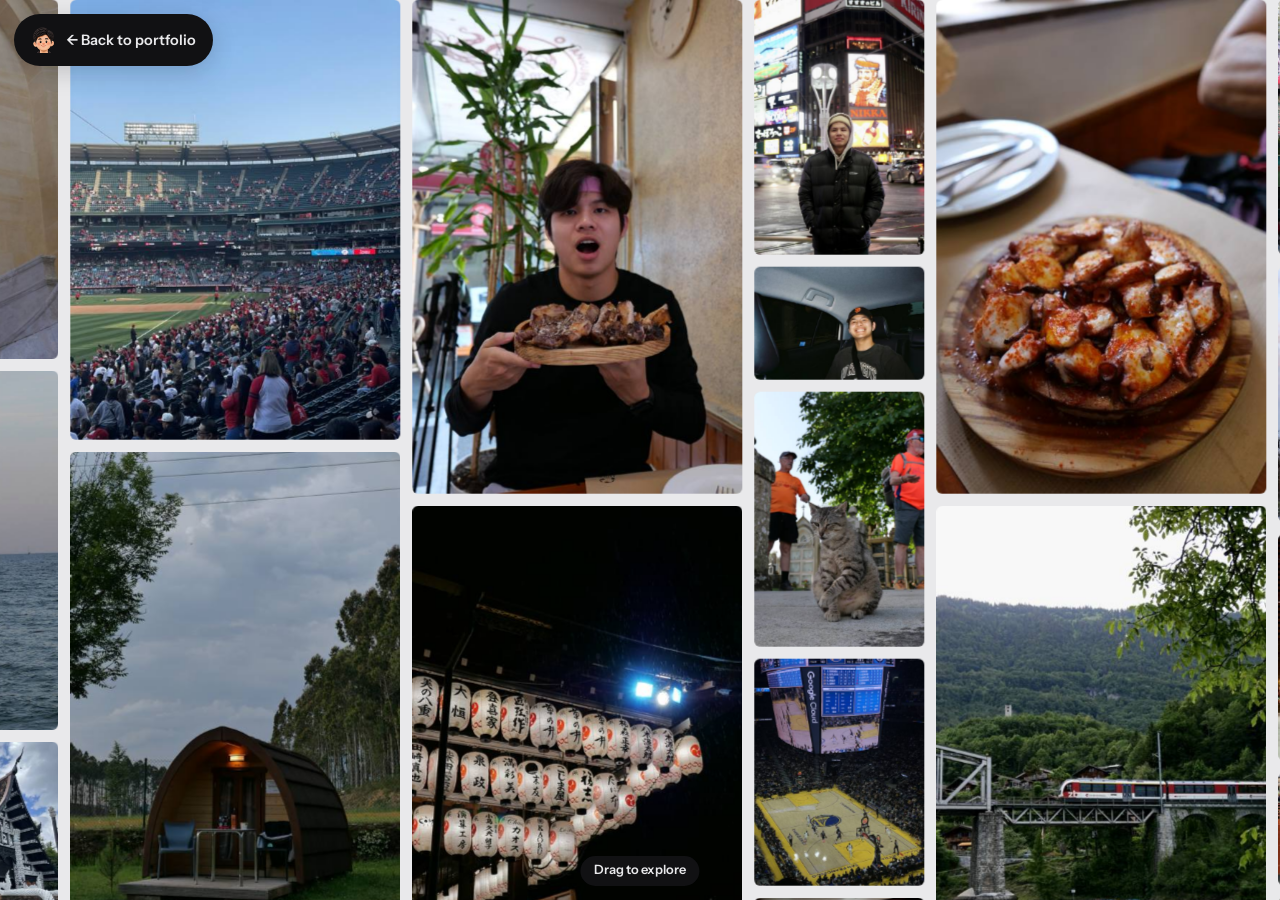
==== commit 5611d9e9: "Photo wall: Coachella, Europe and Chicago recap videos Coachella cropped to its real picture area (t" ====
--- a/life.html
+++ b/life.html
@@ -70,7 +70,7 @@
   (function () {
     var cv = document.getElementById('cv'); if (!cv) return;
     var world = document.getElementById('cvw');
-    var ITEMS = [{"cat": "Game day", "t": "49ers", "src": "img/life/p000-49ers.jpg", "th": "img/life/t/p000-49ers.jpg", "w": 460, "h": 613}, {"cat": "Game day", "t": "49ers, Levi’s Stadium", "src": "img/life/49ers-flag.jpg", "th": "img/life/t/49ers-flag.jpg", "w": 460, "h": 613}, {"cat": "Game day", "t": "49ers", "src": "img/life/p002-49ers.jpg", "th": "img/life/t/p002-49ers.jpg", "w": 460, "h": 613}, {"cat": "Game day", "t": "Angels", "src": "img/life/p003-angels.jpg", "th": "img/life/t/p003-angels.jpg", "w": 460, "h": 613}, {"cat": "Game day", "t": "Angels game", "src": "img/life/angels.jpg", "th": "img/life/t/angels.jpg", "w": 460, "h": 802}, {"cat": "Game day", "t": "Angels", "src": "img/life/p005-angels.jpg", "th": "img/life/t/p005-angels.jpg", "w": 460, "h": 689}, {"cat": "Travel", "t": "Barcelona", "src": "img/life/p006-barcelona.jpg", "th": "img/life/t/p006-barcelona.jpg", "w": 460, "h": 689}, {"cat": "Travel", "t": "Barcelona", "src": "img/life/p007-barcelona.jpg", "th": "img/life/t/p007-barcelona.jpg", "w": 460, "h": 689}, {"cat": "Travel", "t": "Barcelona", "src": "img/life/p008-barcelona.jpg", "th": "img/life/t/p008-barcelona.jpg", "w": 460, "h": 689}, {"cat": "Travel", "t": "Barcelona", "src": "img/life/p009-barcelona.jpg", "th": "img/life/t/p009-barcelona.jpg", "w": 460, "h": 689}, {"cat": "Travel", "t": "Barcelona", "src": "img/life/p010-barcelona.jpg", "th": "img/life/t/p010-barcelona.jpg", "w": 460, "h": 689}, {"cat": "Travel", "t": "Sagrada Família, Barcelona", "src": "img/life/sagrada.jpg", "th": "img/life/t/sagrada.jpg", "w": 460, "h": 689}, {"cat": "Travel", "t": "Casa Batlló, Barcelona", "src": "img/life/batllo.jpg", "th": "img/life/t/batllo.jpg", "w": 460, "h": 689}, {"cat": "Travel", "t": "Barcelona", "src": "img/life/p013-barcelona.jpg", "th": "img/life/t/p013-barcelona.jpg", "w": 460, "h": 689}, {"cat": "Travel", "t": "Barcelona", "src": "img/life/p014-barcelona.jpg", "th": "img/life/t/p014-barcelona.jpg", "w": 460, "h": 689}, {"cat": "Travel", "t": "Park Güell, Barcelona", "src": "img/life/guell.jpg", "th": "img/life/t/guell.jpg", "w": 460, "h": 689}, {"cat": "Travel", "t": "Barcelona", "src": "img/life/p016-barcelona.jpg", "th": "img/life/t/p016-barcelona.jpg", "w": 460, "h": 689}, {"cat": "Travel", "t": "Barcelona", "src": "img/life/p017-barcelona.jpg", "th": "img/life/t/p017-barcelona.jpg", "w": 460, "h": 689}, {"cat": "Concerts", "t": "BLACKPINK, from the seats", "src": "img/life/bp-seats.jpg", "th": "img/life/t/bp-seats.jpg", "w": 460, "h": 613}, {"cat": "Concerts", "t": "BLACKPINK, SoFi Stadium", "src": "img/life/bp-stage.jpg", "th": "img/life/t/bp-stage.jpg", "w": 460, "h": 613}, {"cat": "Concerts", "t": "BLACKPINK", "src": "img/life/p020-blackpink-concert.jpg", "th": "img/life/t/p020-blackpink-concert.jpg", "w": 460, "h": 613}, {"cat": "Travel", "t": "Camino de Santiago", "src": "img/life/p021-camino-de-santiago.jpg", "th": "img/life/t/p021-camino-de-santiago.jpg", "w": 460, "h": 690}, {"cat": "Travel", "t": "Camino de Santiago", "src": "img/life/p022-camino-de-santiago.jpg", "th": "img/life/t/p022-camino-de-santiago.jpg", "w": 460, "h": 689}, {"cat": "Travel", "t": "Camino de Santiago", "src": "img/life/p023-camino-de-santiago.jpg", "th": "img/life/t/p023-camino-de-santiago.jpg", "w": 460, "h": 689}, {"cat": "Travel", "t": "Camino de Santiago", "src": "img/life/camino-marker.jpg", "th": "img/life/t/camino-marker.jpg", "w": 460, "h": 689}, {"cat": "Travel", "t": "Camino de Santiago", "src": "img/life/p025-camino-de-santiago.jpg", "th": "img/life/t/p025-camino-de-santiago.jpg", "w": 460, "h": 689}, {"cat": "Travel", "t": "Camino de Santiago", "src": "img/life/p026-camino-de-santiago.jpg", "th": "img/life/t/p026-camino-de-santiago.jpg", "w": 460, "h": 689}, {"cat": "Travel", "t": "Camino de Santiago", "src": "img/life/camino-mural.jpg", "th": "img/life/t/camino-mural.jpg", "w": 460, "h": 689}, {"cat": "Travel", "t": "Camino de Santiago", "src": "img/life/p028-camino-de-santiago.jpg", "th": "img/life/t/p028-camino-de-santiago.jpg", "w": 460, "h": 689}, {"cat": "Travel", "t": "Camino de Santiago", "src": "img/life/p029-camino-de-santiago.jpg", "th": "img/life/t/p029-camino-de-santiago.jpg", "w": 460, "h": 689}, {"cat": "Travel", "t": "Camino de Santiago", "src": "img/life/p030-camino-de-santiago.jpg", "th": "img/life/t/p030-camino-de-santiago.jpg", "w": 460, "h": 689}, {"cat": "Travel", "t": "Camino de Santiago", "src": "img/life/p031-camino-de-santiago.jpg", "th": "img/life/t/p031-camino-de-santiago.jpg", "w": 460, "h": 689}, {"cat": "Travel", "t": "Camino de Santiago", "src": "img/life/p032-camino-de-santiago.jpg", "th": "img/life/t/p032-camino-de-santiago.jpg", "w": 460, "h": 689}, {"cat": "Travel", "t": "Camino de Santiago", "src": "img/life/p033-camino-de-santiago.jpg", "th": "img/life/t/p033-camino-de-santiago.jpg", "w": 460, "h": 689}, {"cat": "Travel", "t": "Camino de Santiago", "src": "img/life/camino-cat.jpg", "th": "img/life/t/camino-cat.jpg", "w": 460, "h": 689}, {"cat": "Travel", "t": "Camino de Santiago", "src": "img/life/p035-camino-de-santiago.jpg", "th": "img/life/t/p035-camino-de-santiago.jpg", "w": 460, "h": 689}, {"cat": "Travel", "t": "Camino de Santiago", "src": "img/life/camino-food.jpg", "th": "img/life/t/camino-food.jpg", "w": 460, "h": 689}, {"cat": "Travel", "t": "Camino, the finish in Santiago", "src": "img/life/camino-end.jpg", "th": "img/life/t/camino-end.jpg", "w": 460, "h": 689}, {"cat": "Travel", "t": "Camino de Santiago", "src": "img/life/p038-camino-de-santiago.jpg", "th": "img/life/t/p038-camino-de-santiago.jpg", "w": 460, "h": 689}, {"cat": "Travel", "t": "Camino de Santiago", "src": "img/life/p039-camino-de-santiago.jpg", "th": "img/life/t/p039-camino-de-santiago.jpg", "w": 460, "h": 613}, {"cat": "Travel", "t": "Chicago", "src": "img/life/p040-chicago.jpg", "th": "img/life/t/p040-chicago.jpg", "w": 460, "h": 613}, {"cat": "Travel", "t": "Chicago", "src": "img/life/chicago-bean.jpg", "th": "img/life/t/chicago-bean.jpg", "w": 460, "h": 613}, {"cat": "Travel", "t": "Chicago", "src": "img/life/p042-chicago.jpg", "th": "img/life/t/p042-chicago.jpg", "w": 460, "h": 613}, {"cat": "Travel", "t": "Thanksgiving parade, Chicago", "src": "img/life/chicago-parade.jpg", "th": "img/life/t/chicago-parade.jpg", "w": 460, "h": 613}, {"cat": "Travel", "t": "Chicago", "src": "img/life/p044-chicago.jpg", "th": "img/life/t/p044-chicago.jpg", "w": 460, "h": 613}, {"cat": "Concerts", "t": "Coachella", "src": "img/life/p045-coachella.jpg", "th": "img/life/t/p045-coachella.jpg", "w": 460, "h": 689}, {"cat": "Concerts", "t": "Coachella, on film", "src": "img/life/coachella-film.jpg", "th": "img/life/t/coachella-film.jpg", "w": 460, "h": 307}, {"cat": "Concerts", "t": "Coachella", "src": "img/life/p047-coachella.jpg", "th": "img/life/t/p047-coachella.jpg", "w": 460, "h": 307}, {"cat": "Concerts", "t": "Coachella", "src": "img/life/p048-coachella.jpg", "th": "img/life/t/p048-coachella.jpg", "w": 460, "h": 689}, {"cat": "Concerts", "t": "Coachella", "src": "img/life/p049-coachella.jpg", "th": "img/life/t/p049-coachella.jpg", "w": 460, "h": 689}, {"cat": "Concerts", "t": "Coachella", "src": "img/life/coachella-orange.jpg", "th": "img/life/t/coachella-orange.jpg", "w": 460, "h": 307}, {"cat": "Concerts", "t": "Coachella", "src": "img/life/coachella-tent.jpg", "th": "img/life/t/coachella-tent.jpg", "w": 460, "h": 689}, {"cat": "Concerts", "t": "Coachella", "src": "img/life/p052-coachella.jpg", "th": "img/life/t/p052-coachella.jpg", "w": 460, "h": 689}, {"cat": "Travel", "t": "Disneyland", "src": "img/life/p053-disney.jpg", "th": "img/life/t/p053-disney.jpg", "w": 460, "h": 689}, {"cat": "Travel", "t": "Disneyland", "src": "img/life/p054-disney.jpg", "th": "img/life/t/p054-disney.jpg", "w": 460, "h": 689}, {"cat": "Travel", "t": "Disneyland", "src": "img/life/p055-disney.jpg", "th": "img/life/t/p055-disney.jpg", "w": 460, "h": 689}, {"cat": "Travel", "t": "Disneyland", "src": "img/life/p056-disney.jpg", "th": "img/life/t/p056-disney.jpg", "w": 460, "h": 689}, {"cat": "Travel", "t": "Disneyland", "src": "img/life/p057-disney.jpg", "th": "img/life/t/p057-disney.jpg", "w": 460, "h": 689}, {"cat": "Travel", "t": "Disneyland", "src": "img/life/p058-disney.jpg", "th": "img/life/t/p058-disney.jpg", "w": 460, "h": 689}, {"cat": "Travel", "t": "Disneyland", "src": "img/life/p059-disney.jpg", "th": "img/life/t/p059-disney.jpg", "w": 460, "h": 689}, {"cat": "Travel", "t": "Disneyland", "src": "img/life/p060-disney.jpg", "th": "img/life/t/p060-disney.jpg", "w": 460, "h": 307}, {"cat": "Travel", "t": "Disneyland", "src": "img/life/p061-disney.jpg", "th": "img/life/t/p061-disney.jpg", "w": 460, "h": 689}, {"cat": "Travel", "t": "Disneyland", "src": "img/life/p062-disney.jpg", "th": "img/life/t/p062-disney.jpg", "w": 460, "h": 307}, {"cat": "Travel", "t": "Disneyland", "src": "img/life/p063-disney.jpg", "th": "img/life/t/p063-disney.jpg", "w": 460, "h": 689}, {"cat": "Travel", "t": "Disneyland", "src": "img/life/p064-disney.jpg", "th": "img/life/t/p064-disney.jpg", "w": 460, "h": 689}, {"cat": "Travel", "t": "Disneyland", "src": "img/life/p065-disney.jpg", "th": "img/life/t/p065-disney.jpg", "w": 460, "h": 689}, {"cat": "Game day", "t": "F1", "src": "img/life/p066-f1-racing.jpg", "th": "img/life/t/p066-f1-racing.jpg", "w": 460, "h": 613}, {"cat": "Game day", "t": "F1", "src": "img/life/p067-f1-racing.jpg", "th": "img/life/t/p067-f1-racing.jpg", "w": 460, "h": 613}, {"cat": "Game day", "t": "Singapore Grand Prix", "src": "img/life/f1-car.jpg", "th": "img/life/t/f1-car.jpg", "w": 460, "h": 613}, {"cat": "Game day", "t": "F1", "src": "img/life/p069-f1-racing.jpg", "th": "img/life/t/p069-f1-racing.jpg", "w": 460, "h": 613}, {"cat": "Game day", "t": "F1 show run", "src": "img/life/f1-redbull.jpg", "th": "img/life/t/f1-redbull.jpg", "w": 460, "h": 613}, {"cat": "Game day", "t": "F1", "src": "img/life/p071-f1-racing.jpg", "th": "img/life/t/p071-f1-racing.jpg", "w": 460, "h": 613}, {"cat": "Film", "t": "On film", "src": "img/life/film-lake.jpg", "th": "img/life/t/film-lake.jpg", "w": 460, "h": 307}, {"cat": "Film", "t": "On film", "src": "img/life/p073-film.jpg", "th": "img/life/t/p073-film.jpg", "w": 460, "h": 307}, {"cat": "Film", "t": "On film, Venice", "src": "img/life/film-venice.jpg", "th": "img/life/t/film-venice.jpg", "w": 460, "h": 307}, {"cat": "Film", "t": "On film, Venice", "src": "img/life/film-water.jpg", "th": "img/life/t/film-water.jpg", "w": 460, "h": 307}, {"cat": "Film", "t": "On film", "src": "img/life/p076-film.jpg", "th": "img/life/t/p076-film.jpg", "w": 460, "h": 307}, {"cat": "Film", "t": "On film", "src": "img/life/p077-film.jpg", "th": "img/life/t/p077-film.jpg", "w": 460, "h": 311}, {"cat": "Film", "t": "On film, Grand Canyon", "src": "img/life/film-canyon.jpg", "th": "img/life/t/film-canyon.jpg", "w": 460, "h": 311}, {"cat": "Film", "t": "On film", "src": "img/life/p079-film.jpg", "th": "img/life/t/p079-film.jpg", "w": 460, "h": 681}, {"cat": "Film", "t": "On film", "src": "img/life/film-ramen.jpg", "th": "img/life/t/film-ramen.jpg", "w": 460, "h": 311}, {"cat": "Film", "t": "On film", "src": "img/life/p081-film.jpg", "th": "img/life/t/p081-film.jpg", "w": 460, "h": 311}, {"cat": "Film", "t": "On film, Golden Gate", "src": "img/life/film-ggb.jpg", "th": "img/life/t/film-ggb.jpg", "w": 460, "h": 311}, {"cat": "Film", "t": "On film", "src": "img/life/p083-film.jpg", "th": "img/life/t/p083-film.jpg", "w": 460, "h": 688}, {"cat": "Film", "t": "On film", "src": "img/life/film-coast.jpg", "th": "img/life/t/film-coast.jpg", "w": 460, "h": 688}, {"cat": "Travel", "t": "Grindelwald", "src": "img/life/p085-grindelwald.jpg", "th": "img/life/t/p085-grindelwald.jpg", "w": 460, "h": 307}, {"cat": "Travel", "t": "Grindelwald", "src": "img/life/p086-grindelwald.jpg", "th": "img/life/t/p086-grindelwald.jpg", "w": 460, "h": 689}, {"cat": "Travel", "t": "Grindelwald", "src": "img/life/grindelwald.jpg", "th": "img/life/t/grindelwald.jpg", "w": 460, "h": 689}, {"cat": "Travel", "t": "Swiss Alps", "src": "img/life/lauterbrunnen.jpg", "th": "img/life/t/lauterbrunnen.jpg", "w": 460, "h": 689}, {"cat": "Game day", "t": "Singapore Turf Club", "src": "img/life/turf-me.jpg", "th": "img/life/t/turf-me.jpg", "w": 460, "h": 613}, {"cat": "Game day", "t": "Horse racing", "src": "img/life/p090-house-racing.jpg", "th": "img/life/t/p090-house-racing.jpg", "w": 460, "h": 689}, {"cat": "Game day", "t": "Horse racing", "src": "img/life/p091-house-racing.jpg", "th": "img/life/t/p091-house-racing.jpg", "w": 460, "h": 689}, {"cat": "Travel", "t": "Interlaken", "src": "img/life/p092-interlaken.jpg", "th": "img/life/t/p092-interlaken.jpg", "w": 460, "h": 689}, {"cat": "Travel", "t": "Interlaken", "src": "img/life/p093-interlaken.jpg", "th": "img/life/t/p093-interlaken.jpg", "w": 460, "h": 690}, {"cat": "Travel", "t": "Interlaken", "src": "img/life/interlaken-cows.jpg", "th": "img/life/t/interlaken-cows.jpg", "w": 460, "h": 307}, {"cat": "Travel", "t": "Interlaken", "src": "img/life/p095-interlaken.jpg", "th": "img/life/t/p095-interlaken.jpg", "w": 460, "h": 689}, {"cat": "Travel", "t": "Interlaken", "src": "img/life/p096-interlaken.jpg", "th": "img/life/t/p096-interlaken.jpg", "w": 460, "h": 690}, {"cat": "Travel", "t": "Interlaken", "src": "img/life/p097-interlaken.jpg", "th": "img/life/t/p097-interlaken.jpg", "w": 460, "h": 689}, {"cat": "Travel", "t": "Interlaken", "src": "img/life/p098-interlaken.jpg", "th": "img/life/t/p098-interlaken.jpg", "w": 460, "h": 689}, {"cat": "Travel", "t": "Paragliding over Interlaken", "src": "img/life/paraglide.jpg", "th": "img/life/t/paraglide.jpg", "w": 460, "h": 613}, {"cat": "Travel", "t": "Interlaken", "src": "img/life/p100-interlaken.jpg", "th": "img/life/t/p100-interlaken.jpg", "w": 460, "h": 613}, {"cat": "Travel", "t": "Japan", "src": "img/life/p101-japan.jpg", "th": "img/life/t/p101-japan.jpg", "w": 460, "h": 718}, {"cat": "Travel", "t": "Penguin walk, Japan", "src": "img/life/japan-penguins.jpg", "th": "img/life/t/japan-penguins.jpg", "w": 460, "h": 689}, {"cat": "Travel", "t": "Japan", "src": "img/life/japan-night.jpg", "th": "img/life/t/japan-night.jpg", "w": 460, "h": 689}, {"cat": "Travel", "t": "Japan", "src": "img/life/p104-japan.jpg", "th": "img/life/t/p104-japan.jpg", "w": 460, "h": 689}, {"cat": "Travel", "t": "Japan", "src": "img/life/p105-japan.jpg", "th": "img/life/t/p105-japan.jpg", "w": 460, "h": 613}, {"cat": "Travel", "t": "Japan", "src": "img/life/p106-japan.jpg", "th": "img/life/t/p106-japan.jpg", "w": 460, "h": 689}, {"cat": "Travel", "t": "Japan", "src": "img/life/p107-japan.jpg", "th": "img/life/t/p107-japan.jpg", "w": 460, "h": 689}, {"cat": "Travel", "t": "Japan", "src": "img/life/p108-japan.jpg", "th": "img/life/t/p108-japan.jpg", "w": 460, "h": 689}, {"cat": "Travel", "t": "Autumn in Japan", "src": "img/life/japan-autumn.jpg", "th": "img/life/t/japan-autumn.jpg", "w": 460, "h": 689}, {"cat": "Travel", "t": "Japan", "src": "img/life/p110-japan.jpg", "th": "img/life/t/p110-japan.jpg", "w": 460, "h": 689}, {"cat": "Travel", "t": "Kyoto", "src": "img/life/japan-pagoda.jpg", "th": "img/life/t/japan-pagoda.jpg", "w": 460, "h": 689}, {"cat": "Travel", "t": "Japan", "src": "img/life/p112-japan.jpg", "th": "img/life/t/p112-japan.jpg", "w": 460, "h": 689}, {"cat": "Travel", "t": "Japan", "src": "img/life/p113-japan.jpg", "th": "img/life/t/p113-japan.jpg", "w": 460, "h": 689}, {"cat": "Travel", "t": "Japan", "src": "img/life/japan-lanterns.jpg", "th": "img/life/t/japan-lanterns.jpg", "w": 460, "h": 689}, {"cat": "Travel", "t": "Japan", "src": "img/life/p115-japan.jpg", "th": "img/life/t/p115-japan.jpg", "w": 460, "h": 613}, {"cat": "Game day", "t": "Lakers", "src": "img/life/lakers.jpg", "th": "img/life/t/lakers.jpg", "w": 460, "h": 613}, {"cat": "Travel", "t": "Madrid", "src": "img/life/p117-madrid.jpg", "th": "img/life/t/p117-madrid.jpg", "w": 460, "h": 689}, {"cat": "Travel", "t": "Madrid", "src": "img/life/madrid.jpg", "th": "img/life/t/madrid.jpg", "w": 460, "h": 689}, {"cat": "Travel", "t": "Madrid", "src": "img/life/p119-madrid.jpg", "th": "img/life/t/p119-madrid.jpg", "w": 460, "h": 689}, {"cat": "Travel", "t": "Paris", "src": "img/life/eiffel.jpg", "th": "img/life/t/eiffel.jpg", "w": 460, "h": 689}, {"cat": "Travel", "t": "The Louvre, Paris", "src": "img/life/louvre.jpg", "th": "img/life/t/louvre.jpg", "w": 460, "h": 307}, {"cat": "Travel", "t": "Paris", "src": "img/life/p122-paris.jpg", "th": "img/life/t/p122-paris.jpg", "w": 460, "h": 689}, {"cat": "Travel", "t": "Paris", "src": "img/life/p123-paris.jpg", "th": "img/life/t/p123-paris.jpg", "w": 460, "h": 689}, {"cat": "Game day", "t": "Roland-Garros", "src": "img/life/p124-paris.jpg", "th": "img/life/t/p124-paris.jpg", "w": 460, "h": 689}, {"cat": "Game day", "t": "Roland-Garros", "src": "img/life/roland-garros.jpg", "th": "img/life/t/roland-garros.jpg", "w": 460, "h": 307}, {"cat": "Game day", "t": "Roland-Garros", "src": "img/life/p126-paris.jpg", "th": "img/life/t/p126-paris.jpg", "w": 460, "h": 689}, {"cat": "Game day", "t": "Roland-Garros", "src": "img/life/p127-paris.jpg", "th": "img/life/t/p127-paris.jpg", "w": 460, "h": 689}, {"cat": "Travel", "t": "Porto", "src": "img/life/p128-porto.jpg", "th": "img/life/t/p128-porto.jpg", "w": 460, "h": 689}, {"cat": "Travel", "t": "Porto", "src": "img/life/p129-porto.jpg", "th": "img/life/t/p129-porto.jpg", "w": 460, "h": 689}, {"cat": "Travel", "t": "Porto", "src": "img/life/p130-porto.jpg", "th": "img/life/t/p130-porto.jpg", "w": 460, "h": 689}, {"cat": "Travel", "t": "Porto", "src": "img/life/porto-tram.jpg", "th": "img/life/t/porto-tram.jpg", "w": 460, "h": 689}, {"cat": "Travel", "t": "Porto", "src": "img/life/p132-porto.jpg", "th": "img/life/t/p132-porto.jpg", "w": 460, "h": 689}, {"cat": "Travel", "t": "Porto", "src": "img/life/p133-porto.jpg", "th": "img/life/t/p133-porto.jpg", "w": 460, "h": 689}, {"cat": "Travel", "t": "Porto", "src": "img/life/p134-porto.jpg", "th": "img/life/t/p134-porto.jpg", "w": 460, "h": 689}, {"cat": "Travel", "t": "Porto at sunset", "src": "img/life/porto-sunset.jpg", "th": "img/life/t/porto-sunset.jpg", "w": 460, "h": 689}, {"cat": "Random", "t": "Random", "src": "img/life/p136-random.jpg", "th": "img/life/t/p136-random.jpg", "w": 460, "h": 689}, {"cat": "Random", "t": "Random", "src": "img/life/p137-random.jpg", "th": "img/life/t/p137-random.jpg", "w": 460, "h": 613}, {"cat": "Random", "t": "Random", "src": "img/life/p138-random.jpg", "th": "img/life/t/p138-random.jpg", "w": 460, "h": 689}, {"cat": "Random", "t": "Sunset", "src": "img/life/sunset.jpg", "th": "img/life/t/sunset.jpg", "w": 460, "h": 689}, {"cat": "Random", "t": "The dog", "src": "img/life/bulldog.jpg", "th": "img/life/t/bulldog.jpg", "w": 460, "h": 613}, {"cat": "Random", "t": "Random", "src": "img/life/p141-random.jpg", "th": "img/life/t/p141-random.jpg", "w": 460, "h": 613}, {"cat": "Random", "t": "Random", "src": "img/life/p142-random.jpg", "th": "img/life/t/p142-random.jpg", "w": 460, "h": 613}, {"cat": "Random", "t": "Random", "src": "img/life/lake-jump.jpg", "th": "img/life/t/lake-jump.jpg", "w": 460, "h": 613}, {"cat": "Random", "t": "Random", "src": "img/life/p144-random.jpg", "th": "img/life/t/p144-random.jpg", "w": 460, "h": 613}, {"cat": "Random", "t": "Random", "src": "img/life/p145-random.jpg", "th": "img/life/t/p145-random.jpg", "w": 460, "h": 818}, {"cat": "Random", "t": "Random", "src": "img/life/p146-random.jpg", "th": "img/life/t/p146-random.jpg", "w": 460, "h": 307}, {"cat": "Travel", "t": "Road trip 2023", "src": "img/life/p147-road-trip-2023.jpg", "th": "img/life/t/p147-road-trip-2023.jpg", "w": 460, "h": 307}, {"cat": "Travel", "t": "Santa Monica Pier", "src": "img/life/route66.jpg", "th": "img/life/t/route66.jpg", "w": 460, "h": 689}, {"cat": "Travel", "t": "Road trip 2023", "src": "img/life/p149-road-trip-2023.jpg", "th": "img/life/t/p149-road-trip-2023.jpg", "w": 460, "h": 689}, {"cat": "Travel", "t": "Road trip 2023", "src": "img/life/p150-road-trip-2023.jpg", "th": "img/life/t/p150-road-trip-2023.jpg", "w": 460, "h": 613}, {"cat": "Travel", "t": "Big Sur road trip", "src": "img/life/bixby.jpg", "th": "img/life/t/bixby.jpg", "w": 460, "h": 613}, {"cat": "Travel", "t": "Joshua Tree", "src": "img/life/joshua-tree.jpg", "th": "img/life/t/joshua-tree.jpg", "w": 460, "h": 689}, {"cat": "Travel", "t": "Road trip 2023", "src": "img/life/p153-road-trip-2023.jpg", "th": "img/life/t/p153-road-trip-2023.jpg", "w": 460, "h": 689}, {"cat": "Travel", "t": "Road trip 2023", "src": "img/life/p154-road-trip-2023.jpg", "th": "img/life/t/p154-road-trip-2023.jpg", "w": 460, "h": 689}, {"cat": "Travel", "t": "Road trip 2023", "src": "img/life/p155-road-trip-2023.jpg", "th": "img/life/t/p155-road-trip-2023.jpg", "w": 460, "h": 689}, {"cat": "Travel", "t": "Road trip 2023", "src": "img/life/p156-road-trip-2023.jpg", "th": "img/life/t/p156-road-trip-2023.jpg", "w": 460, "h": 689}, {"cat": "Travel", "t": "San Francisco", "src": "img/life/p157-san-francisco.jpg", "th": "img/life/t/p157-san-francisco.jpg", "w": 460, "h": 613}, {"cat": "Travel", "t": "San Francisco", "src": "img/life/sf-ggb.jpg", "th": "img/life/t/sf-ggb.jpg", "w": 460, "h": 613}, {"cat": "Travel", "t": "San Francisco", "src": "img/life/p159-san-francisco.jpg", "th": "img/life/t/p159-san-francisco.jpg", "w": 460, "h": 613}, {"cat": "Travel", "t": "Sri Lanka", "src": "img/life/p160-sri-lanka.jpg", "th": "img/life/t/p160-sri-lanka.jpg", "w": 460, "h": 638}, {"cat": "Concerts", "t": "The Eras Tour", "src": "img/life/p161-taylor-swift-concert.jpg", "th": "img/life/t/p161-taylor-swift-concert.jpg", "w": 460, "h": 818}, {"cat": "Concerts", "t": "The Eras Tour", "src": "img/life/eras-stage.jpg", "th": "img/life/t/eras-stage.jpg", "w": 460, "h": 818}, {"cat": "Concerts", "t": "The Eras Tour", "src": "img/life/p163-taylor-swift-concert.jpg", "th": "img/life/t/p163-taylor-swift-concert.jpg", "w": 460, "h": 818}, {"cat": "Travel", "t": "Thailand", "src": "img/life/thailand-view.jpg", "th": "img/life/t/thailand-view.jpg", "w": 460, "h": 613}, {"cat": "Travel", "t": "Thailand", "src": "img/life/p165-thailand.jpg", "th": "img/life/t/p165-thailand.jpg", "w": 460, "h": 613}, {"cat": "Travel", "t": "Thailand", "src": "img/life/thailand-temple.jpg", "th": "img/life/t/thailand-temple.jpg", "w": 460, "h": 345}, {"cat": "Travel", "t": "Venice", "src": "img/life/venice.jpg", "th": "img/life/t/venice.jpg", "w": 460, "h": 689}, {"cat": "Travel", "t": "Venice", "src": "img/life/p168-venice.jpg", "th": "img/life/t/p168-venice.jpg", "w": 460, "h": 689}, {"cat": "Travel", "t": "Venice", "src": "img/life/p169-venice.jpg", "th": "img/life/t/p169-venice.jpg", "w": 460, "h": 689}, {"cat": "Travel", "t": "Venice", "src": "img/life/venice-bridge.jpg", "th": "img/life/t/venice-bridge.jpg", "w": 460, "h": 689}, {"cat": "Game day", "t": "Warriors", "src": "img/life/p171-warriors.jpg", "th": "img/life/t/p171-warriors.jpg", "w": 460, "h": 613}, {"cat": "Game day", "t": "Warriors, Chase Center", "src": "img/life/warriors.jpg", "th": "img/life/t/warriors.jpg", "w": 460, "h": 613}, {"cat": "Swimming", "t": "Behind the blocks", "src": "img/life/swim-blocks.jpg", "th": "img/life/t/swim-blocks.jpg", "w": 460, "h": 575}, {"cat": "Swimming", "t": "Swimming", "src": "img/life/p174-swim.jpg", "th": "img/life/t/p174-swim.jpg", "w": 460, "h": 691}, {"cat": "Swimming", "t": "Butterfly", "src": "img/life/swim-fly.jpg", "th": "img/life/t/swim-fly.jpg", "w": 460, "h": 362}, {"cat": "Swimming", "t": "Freestyle", "src": "img/life/swim-free.jpg", "th": "img/life/t/swim-free.jpg", "w": 460, "h": 307}, {"cat": "Swimming", "t": "Breathing side", "src": "img/life/swim-breath.jpg", "th": "img/life/t/swim-breath.jpg", "w": 460, "h": 307}, {"cat": "Swimming", "t": "Ready on the block", "src": "img/life/swim-ready.jpg", "th": "img/life/t/swim-ready.jpg", "w": 460, "h": 690}, {"cat": "Travel", "t": "Disneyland parade", "src": "img/life/parade.jpg", "th": "img/life/t/parade.jpg", "w": 359, "h": 540}, {"cat": "Travel", "t": "On the cruise", "src": "img/life/cruise-sea.jpg", "th": "img/life/t/cruise-sea.jpg", "w": 460, "h": 613}, {"cat": "Travel", "t": "Cabin with a view", "src": "img/life/cabin.jpg", "th": "img/life/t/cabin.jpg", "w": 460, "h": 307}, {"cat": "Concerts", "t": "Coachella", "src": "img/life/coachella.jpg", "th": "img/life/t/coachella.jpg", "w": 460, "h": 345}, {"cat": "Swimming", "t": "Escape from Alcatraz", "src": "img/life/v/alcatraz.mp4", "th": "img/life/t/alcatraz.jpg", "w": 1280, "h": 960, "type": "video", "hd": "img/life/hd/alcatraz.mp4"}, {"cat": "Concerts", "t": "BLACKPINK, SoFi Stadium", "src": "img/life/v/blackpink.mp4", "th": "img/life/t/blackpink.jpg", "w": 720, "h": 1280, "type": "video", "hd": "img/life/hd/blackpink.mp4"}, {"cat": "Concerts", "t": "The Eras Tour", "src": "img/life/v/eras.mp4", "th": "img/life/t/eras.jpg", "w": 720, "h": 1280, "type": "video", "hd": "img/life/v/eras.mp4"}, {"cat": "Concerts", "t": "The Eras Tour", "src": "img/life/v/eras-2.mp4", "th": "img/life/t/eras-2.jpg", "w": 720, "h": 1280, "type": "video", "hd": "img/life/v/eras-2.mp4"}, {"cat": "Concerts", "t": "The Eras Tour", "src": "img/life/v/eras-3.mp4", "th": "img/life/t/eras-3.jpg", "w": 720, "h": 1280, "type": "video", "hd": "img/life/v/eras-3.mp4"}, {"cat": "Travel", "t": "Red Rock Canyon", "src": "img/life/v/red-rock.mp4", "th": "img/life/t/red-rock.jpg", "w": 1280, "h": 796, "type": "video", "hd": "img/life/hd/red-rock.mp4"}, {"cat": "Random", "t": "Coachella weekend, pool", "src": "img/life/v/pool.mp4", "th": "img/life/t/pool.jpg", "w": 1280, "h": 960, "type": "video", "hd": "img/life/hd/pool.mp4"}, {"cat": "Travel", "t": "Las Vegas", "src": "img/life/v/vegas.mp4", "th": "img/life/t/vegas.jpg", "w": 1280, "h": 720, "type": "video", "hd": "img/life/hd/vegas.mp4"}];
+    var ITEMS = [{"cat": "Game day", "t": "49ers", "src": "img/life/p000-49ers.jpg", "th": "img/life/t/p000-49ers.jpg", "w": 460, "h": 613}, {"cat": "Game day", "t": "49ers, Levi’s Stadium", "src": "img/life/49ers-flag.jpg", "th": "img/life/t/49ers-flag.jpg", "w": 460, "h": 613}, {"cat": "Game day", "t": "49ers", "src": "img/life/p002-49ers.jpg", "th": "img/life/t/p002-49ers.jpg", "w": 460, "h": 613}, {"cat": "Game day", "t": "Angels", "src": "img/life/p003-angels.jpg", "th": "img/life/t/p003-angels.jpg", "w": 460, "h": 613}, {"cat": "Game day", "t": "Angels game", "src": "img/life/angels.jpg", "th": "img/life/t/angels.jpg", "w": 460, "h": 802}, {"cat": "Game day", "t": "Angels", "src": "img/life/p005-angels.jpg", "th": "img/life/t/p005-angels.jpg", "w": 460, "h": 689}, {"cat": "Travel", "t": "Barcelona", "src": "img/life/p006-barcelona.jpg", "th": "img/life/t/p006-barcelona.jpg", "w": 460, "h": 689}, {"cat": "Travel", "t": "Barcelona", "src": "img/life/p007-barcelona.jpg", "th": "img/life/t/p007-barcelona.jpg", "w": 460, "h": 689}, {"cat": "Travel", "t": "Barcelona", "src": "img/life/p008-barcelona.jpg", "th": "img/life/t/p008-barcelona.jpg", "w": 460, "h": 689}, {"cat": "Travel", "t": "Barcelona", "src": "img/life/p009-barcelona.jpg", "th": "img/life/t/p009-barcelona.jpg", "w": 460, "h": 689}, {"cat": "Travel", "t": "Barcelona", "src": "img/life/p010-barcelona.jpg", "th": "img/life/t/p010-barcelona.jpg", "w": 460, "h": 689}, {"cat": "Travel", "t": "Sagrada Família, Barcelona", "src": "img/life/sagrada.jpg", "th": "img/life/t/sagrada.jpg", "w": 460, "h": 689}, {"cat": "Travel", "t": "Casa Batlló, Barcelona", "src": "img/life/batllo.jpg", "th": "img/life/t/batllo.jpg", "w": 460, "h": 689}, {"cat": "Travel", "t": "Barcelona", "src": "img/life/p013-barcelona.jpg", "th": "img/life/t/p013-barcelona.jpg", "w": 460, "h": 689}, {"cat": "Travel", "t": "Barcelona", "src": "img/life/p014-barcelona.jpg", "th": "img/life/t/p014-barcelona.jpg", "w": 460, "h": 689}, {"cat": "Travel", "t": "Park Güell, Barcelona", "src": "img/life/guell.jpg", "th": "img/life/t/guell.jpg", "w": 460, "h": 689}, {"cat": "Travel", "t": "Barcelona", "src": "img/life/p016-barcelona.jpg", "th": "img/life/t/p016-barcelona.jpg", "w": 460, "h": 689}, {"cat": "Travel", "t": "Barcelona", "src": "img/life/p017-barcelona.jpg", "th": "img/life/t/p017-barcelona.jpg", "w": 460, "h": 689}, {"cat": "Concerts", "t": "BLACKPINK, from the seats", "src": "img/life/bp-seats.jpg", "th": "img/life/t/bp-seats.jpg", "w": 460, "h": 613}, {"cat": "Concerts", "t": "BLACKPINK, SoFi Stadium", "src": "img/life/bp-stage.jpg", "th": "img/life/t/bp-stage.jpg", "w": 460, "h": 613}, {"cat": "Concerts", "t": "BLACKPINK", "src": "img/life/p020-blackpink-concert.jpg", "th": "img/life/t/p020-blackpink-concert.jpg", "w": 460, "h": 613}, {"cat": "Travel", "t": "Camino de Santiago", "src": "img/life/p021-camino-de-santiago.jpg", "th": "img/life/t/p021-camino-de-santiago.jpg", "w": 460, "h": 690}, {"cat": "Travel", "t": "Europe summer recap", "src": "img/life/v/europe-2026.mp4", "th": "img/life/t/europe-2026.jpg", "w": 1280, "h": 720, "type": "video", "hd": "img/life/hd/europe-2026.mp4"}, {"cat": "Travel", "t": "Camino de Santiago", "src": "img/life/p022-camino-de-santiago.jpg", "th": "img/life/t/p022-camino-de-santiago.jpg", "w": 460, "h": 689}, {"cat": "Travel", "t": "Camino de Santiago", "src": "img/life/p023-camino-de-santiago.jpg", "th": "img/life/t/p023-camino-de-santiago.jpg", "w": 460, "h": 689}, {"cat": "Travel", "t": "Camino de Santiago", "src": "img/life/camino-marker.jpg", "th": "img/life/t/camino-marker.jpg", "w": 460, "h": 689}, {"cat": "Travel", "t": "Camino de Santiago", "src": "img/life/p025-camino-de-santiago.jpg", "th": "img/life/t/p025-camino-de-santiago.jpg", "w": 460, "h": 689}, {"cat": "Travel", "t": "Camino de Santiago", "src": "img/life/p026-camino-de-santiago.jpg", "th": "img/life/t/p026-camino-de-santiago.jpg", "w": 460, "h": 689}, {"cat": "Travel", "t": "Camino de Santiago", "src": "img/life/camino-mural.jpg", "th": "img/life/t/camino-mural.jpg", "w": 460, "h": 689}, {"cat": "Travel", "t": "Camino de Santiago", "src": "img/life/p028-camino-de-santiago.jpg", "th": "img/life/t/p028-camino-de-santiago.jpg", "w": 460, "h": 689}, {"cat": "Travel", "t": "Camino de Santiago", "src": "img/life/p029-camino-de-santiago.jpg", "th": "img/life/t/p029-camino-de-santiago.jpg", "w": 460, "h": 689}, {"cat": "Travel", "t": "Camino de Santiago", "src": "img/life/p030-camino-de-santiago.jpg", "th": "img/life/t/p030-camino-de-santiago.jpg", "w": 460, "h": 689}, {"cat": "Travel", "t": "Camino de Santiago", "src": "img/life/p031-camino-de-santiago.jpg", "th": "img/life/t/p031-camino-de-santiago.jpg", "w": 460, "h": 689}, {"cat": "Travel", "t": "Camino de Santiago", "src": "img/life/p032-camino-de-santiago.jpg", "th": "img/life/t/p032-camino-de-santiago.jpg", "w": 460, "h": 689}, {"cat": "Travel", "t": "Camino de Santiago", "src": "img/life/p033-camino-de-santiago.jpg", "th": "img/life/t/p033-camino-de-santiago.jpg", "w": 460, "h": 689}, {"cat": "Travel", "t": "Camino de Santiago", "src": "img/life/camino-cat.jpg", "th": "img/life/t/camino-cat.jpg", "w": 460, "h": 689}, {"cat": "Travel", "t": "Camino de Santiago", "src": "img/life/p035-camino-de-santiago.jpg", "th": "img/life/t/p035-camino-de-santiago.jpg", "w": 460, "h": 689}, {"cat": "Travel", "t": "Camino de Santiago", "src": "img/life/camino-food.jpg", "th": "img/life/t/camino-food.jpg", "w": 460, "h": 689}, {"cat": "Travel", "t": "Camino, the finish in Santiago", "src": "img/life/camino-end.jpg", "th": "img/life/t/camino-end.jpg", "w": 460, "h": 689}, {"cat": "Travel", "t": "Camino de Santiago", "src": "img/life/p038-camino-de-santiago.jpg", "th": "img/life/t/p038-camino-de-santiago.jpg", "w": 460, "h": 689}, {"cat": "Travel", "t": "Camino de Santiago", "src": "img/life/p039-camino-de-santiago.jpg", "th": "img/life/t/p039-camino-de-santiago.jpg", "w": 460, "h": 613}, {"cat": "Travel", "t": "Chicago", "src": "img/life/p040-chicago.jpg", "th": "img/life/t/p040-chicago.jpg", "w": 460, "h": 613}, {"cat": "Travel", "t": "Chicago recap", "src": "img/life/v/chicago-2025.mp4", "th": "img/life/t/chicago-2025.jpg", "w": 720, "h": 1280, "type": "video", "hd": "img/life/hd/chicago-2025.mp4"}, {"cat": "Travel", "t": "Chicago", "src": "img/life/chicago-bean.jpg", "th": "img/life/t/chicago-bean.jpg", "w": 460, "h": 613}, {"cat": "Travel", "t": "Chicago", "src": "img/life/p042-chicago.jpg", "th": "img/life/t/p042-chicago.jpg", "w": 460, "h": 613}, {"cat": "Travel", "t": "Thanksgiving parade, Chicago", "src": "img/life/chicago-parade.jpg", "th": "img/life/t/chicago-parade.jpg", "w": 460, "h": 613}, {"cat": "Travel", "t": "Chicago", "src": "img/life/p044-chicago.jpg", "th": "img/life/t/p044-chicago.jpg", "w": 460, "h": 613}, {"cat": "Concerts", "t": "Coachella", "src": "img/life/p045-coachella.jpg", "th": "img/life/t/p045-coachella.jpg", "w": 460, "h": 689}, {"cat": "Concerts", "t": "Coachella recap", "src": "img/life/v/coachella-2026.mp4", "th": "img/life/t/coachella-2026.jpg", "w": 960, "h": 720, "type": "video", "hd": "img/life/hd/coachella-2026.mp4"}, {"cat": "Concerts", "t": "Coachella, on film", "src": "img/life/coachella-film.jpg", "th": "img/life/t/coachella-film.jpg", "w": 460, "h": 307}, {"cat": "Concerts", "t": "Coachella", "src": "img/life/p047-coachella.jpg", "th": "img/life/t/p047-coachella.jpg", "w": 460, "h": 307}, {"cat": "Concerts", "t": "Coachella", "src": "img/life/p048-coachella.jpg", "th": "img/life/t/p048-coachella.jpg", "w": 460, "h": 689}, {"cat": "Concerts", "t": "Coachella", "src": "img/life/p049-coachella.jpg", "th": "img/life/t/p049-coachella.jpg", "w": 460, "h": 689}, {"cat": "Concerts", "t": "Coachella", "src": "img/life/coachella-orange.jpg", "th": "img/life/t/coachella-orange.jpg", "w": 460, "h": 307}, {"cat": "Concerts", "t": "Coachella", "src": "img/life/coachella-tent.jpg", "th": "img/life/t/coachella-tent.jpg", "w": 460, "h": 689}, {"cat": "Concerts", "t": "Coachella", "src": "img/life/p052-coachella.jpg", "th": "img/life/t/p052-coachella.jpg", "w": 460, "h": 689}, {"cat": "Travel", "t": "Disneyland", "src": "img/life/p053-disney.jpg", "th": "img/life/t/p053-disney.jpg", "w": 460, "h": 689}, {"cat": "Travel", "t": "Disneyland", "src": "img/life/p054-disney.jpg", "th": "img/life/t/p054-disney.jpg", "w": 460, "h": 689}, {"cat": "Travel", "t": "Disneyland", "src": "img/life/p055-disney.jpg", "th": "img/life/t/p055-disney.jpg", "w": 460, "h": 689}, {"cat": "Travel", "t": "Disneyland", "src": "img/life/p056-disney.jpg", "th": "img/life/t/p056-disney.jpg", "w": 460, "h": 689}, {"cat": "Travel", "t": "Disneyland", "src": "img/life/p057-disney.jpg", "th": "img/life/t/p057-disney.jpg", "w": 460, "h": 689}, {"cat": "Travel", "t": "Disneyland", "src": "img/life/p058-disney.jpg", "th": "img/life/t/p058-disney.jpg", "w": 460, "h": 689}, {"cat": "Travel", "t": "Disneyland", "src": "img/life/p059-disney.jpg", "th": "img/life/t/p059-disney.jpg", "w": 460, "h": 689}, {"cat": "Travel", "t": "Disneyland", "src": "img/life/p060-disney.jpg", "th": "img/life/t/p060-disney.jpg", "w": 460, "h": 307}, {"cat": "Travel", "t": "Disneyland", "src": "img/life/p061-disney.jpg", "th": "img/life/t/p061-disney.jpg", "w": 460, "h": 689}, {"cat": "Travel", "t": "Disneyland", "src": "img/life/p062-disney.jpg", "th": "img/life/t/p062-disney.jpg", "w": 460, "h": 307}, {"cat": "Travel", "t": "Disneyland", "src": "img/life/p063-disney.jpg", "th": "img/life/t/p063-disney.jpg", "w": 460, "h": 689}, {"cat": "Travel", "t": "Disneyland", "src": "img/life/p064-disney.jpg", "th": "img/life/t/p064-disney.jpg", "w": 460, "h": 689}, {"cat": "Travel", "t": "Disneyland", "src": "img/life/p065-disney.jpg", "th": "img/life/t/p065-disney.jpg", "w": 460, "h": 689}, {"cat": "Game day", "t": "F1", "src": "img/life/p066-f1-racing.jpg", "th": "img/life/t/p066-f1-racing.jpg", "w": 460, "h": 613}, {"cat": "Game day", "t": "F1", "src": "img/life/p067-f1-racing.jpg", "th": "img/life/t/p067-f1-racing.jpg", "w": 460, "h": 613}, {"cat": "Game day", "t": "Singapore Grand Prix", "src": "img/life/f1-car.jpg", "th": "img/life/t/f1-car.jpg", "w": 460, "h": 613}, {"cat": "Game day", "t": "F1", "src": "img/life/p069-f1-racing.jpg", "th": "img/life/t/p069-f1-racing.jpg", "w": 460, "h": 613}, {"cat": "Game day", "t": "F1 show run", "src": "img/life/f1-redbull.jpg", "th": "img/life/t/f1-redbull.jpg", "w": 460, "h": 613}, {"cat": "Game day", "t": "F1", "src": "img/life/p071-f1-racing.jpg", "th": "img/life/t/p071-f1-racing.jpg", "w": 460, "h": 613}, {"cat": "Film", "t": "On film", "src": "img/life/film-lake.jpg", "th": "img/life/t/film-lake.jpg", "w": 460, "h": 307}, {"cat": "Film", "t": "On film", "src": "img/life/p073-film.jpg", "th": "img/life/t/p073-film.jpg", "w": 460, "h": 307}, {"cat": "Film", "t": "On film, Venice", "src": "img/life/film-venice.jpg", "th": "img/life/t/film-venice.jpg", "w": 460, "h": 307}, {"cat": "Film", "t": "On film, Venice", "src": "img/life/film-water.jpg", "th": "img/life/t/film-water.jpg", "w": 460, "h": 307}, {"cat": "Film", "t": "On film", "src": "img/life/p076-film.jpg", "th": "img/life/t/p076-film.jpg", "w": 460, "h": 307}, {"cat": "Film", "t": "On film", "src": "img/life/p077-film.jpg", "th": "img/life/t/p077-film.jpg", "w": 460, "h": 311}, {"cat": "Film", "t": "On film, Grand Canyon", "src": "img/life/film-canyon.jpg", "th": "img/life/t/film-canyon.jpg", "w": 460, "h": 311}, {"cat": "Film", "t": "On film", "src": "img/life/p079-film.jpg", "th": "img/life/t/p079-film.jpg", "w": 460, "h": 681}, {"cat": "Film", "t": "On film", "src": "img/life/film-ramen.jpg", "th": "img/life/t/film-ramen.jpg", "w": 460, "h": 311}, {"cat": "Film", "t": "On film", "src": "img/life/p081-film.jpg", "th": "img/life/t/p081-film.jpg", "w": 460, "h": 311}, {"cat": "Film", "t": "On film, Golden Gate", "src": "img/life/film-ggb.jpg", "th": "img/life/t/film-ggb.jpg", "w": 460, "h": 311}, {"cat": "Film", "t": "On film", "src": "img/life/p083-film.jpg", "th": "img/life/t/p083-film.jpg", "w": 460, "h": 688}, {"cat": "Film", "t": "On film", "src": "img/life/film-coast.jpg", "th": "img/life/t/film-coast.jpg", "w": 460, "h": 688}, {"cat": "Travel", "t": "Grindelwald", "src": "img/life/p085-grindelwald.jpg", "th": "img/life/t/p085-grindelwald.jpg", "w": 460, "h": 307}, {"cat": "Travel", "t": "Grindelwald", "src": "img/life/p086-grindelwald.jpg", "th": "img/life/t/p086-grindelwald.jpg", "w": 460, "h": 689}, {"cat": "Travel", "t": "Grindelwald", "src": "img/life/grindelwald.jpg", "th": "img/life/t/grindelwald.jpg", "w": 460, "h": 689}, {"cat": "Travel", "t": "Swiss Alps", "src": "img/life/lauterbrunnen.jpg", "th": "img/life/t/lauterbrunnen.jpg", "w": 460, "h": 689}, {"cat": "Game day", "t": "Singapore Turf Club", "src": "img/life/turf-me.jpg", "th": "img/life/t/turf-me.jpg", "w": 460, "h": 613}, {"cat": "Game day", "t": "Horse racing", "src": "img/life/p090-house-racing.jpg", "th": "img/life/t/p090-house-racing.jpg", "w": 460, "h": 689}, {"cat": "Game day", "t": "Horse racing", "src": "img/life/p091-house-racing.jpg", "th": "img/life/t/p091-house-racing.jpg", "w": 460, "h": 689}, {"cat": "Travel", "t": "Interlaken", "src": "img/life/p092-interlaken.jpg", "th": "img/life/t/p092-interlaken.jpg", "w": 460, "h": 689}, {"cat": "Travel", "t": "Interlaken", "src": "img/life/p093-interlaken.jpg", "th": "img/life/t/p093-interlaken.jpg", "w": 460, "h": 690}, {"cat": "Travel", "t": "Interlaken", "src": "img/life/interlaken-cows.jpg", "th": "img/life/t/interlaken-cows.jpg", "w": 460, "h": 307}, {"cat": "Travel", "t": "Interlaken", "src": "img/life/p095-interlaken.jpg", "th": "img/life/t/p095-interlaken.jpg", "w": 460, "h": 689}, {"cat": "Travel", "t": "Interlaken", "src": "img/life/p096-interlaken.jpg", "th": "img/life/t/p096-interlaken.jpg", "w": 460, "h": 690}, {"cat": "Travel", "t": "Interlaken", "src": "img/life/p097-interlaken.jpg", "th": "img/life/t/p097-interlaken.jpg", "w": 460, "h": 689}, {"cat": "Travel", "t": "Interlaken", "src": "img/life/p098-interlaken.jpg", "th": "img/life/t/p098-interlaken.jpg", "w": 460, "h": 689}, {"cat": "Travel", "t": "Paragliding over Interlaken", "src": "img/life/paraglide.jpg", "th": "img/life/t/paraglide.jpg", "w": 460, "h": 613}, {"cat": "Travel", "t": "Interlaken", "src": "img/life/p100-interlaken.jpg", "th": "img/life/t/p100-interlaken.jpg", "w": 460, "h": 613}, {"cat": "Travel", "t": "Japan", "src": "img/life/p101-japan.jpg", "th": "img/life/t/p101-japan.jpg", "w": 460, "h": 718}, {"cat": "Travel", "t": "Penguin walk, Japan", "src": "img/life/japan-penguins.jpg", "th": "img/life/t/japan-penguins.jpg", "w": 460, "h": 689}, {"cat": "Travel", "t": "Japan", "src": "img/life/japan-night.jpg", "th": "img/life/t/japan-night.jpg", "w": 460, "h": 689}, {"cat": "Travel", "t": "Japan", "src": "img/life/p104-japan.jpg", "th": "img/life/t/p104-japan.jpg", "w": 460, "h": 689}, {"cat": "Travel", "t": "Japan", "src": "img/life/p105-japan.jpg", "th": "img/life/t/p105-japan.jpg", "w": 460, "h": 613}, {"cat": "Travel", "t": "Japan", "src": "img/life/p106-japan.jpg", "th": "img/life/t/p106-japan.jpg", "w": 460, "h": 689}, {"cat": "Travel", "t": "Japan", "src": "img/life/p107-japan.jpg", "th": "img/life/t/p107-japan.jpg", "w": 460, "h": 689}, {"cat": "Travel", "t": "Japan", "src": "img/life/p108-japan.jpg", "th": "img/life/t/p108-japan.jpg", "w": 460, "h": 689}, {"cat": "Travel", "t": "Autumn in Japan", "src": "img/life/japan-autumn.jpg", "th": "img/life/t/japan-autumn.jpg", "w": 460, "h": 689}, {"cat": "Travel", "t": "Japan", "src": "img/life/p110-japan.jpg", "th": "img/life/t/p110-japan.jpg", "w": 460, "h": 689}, {"cat": "Travel", "t": "Kyoto", "src": "img/life/japan-pagoda.jpg", "th": "img/life/t/japan-pagoda.jpg", "w": 460, "h": 689}, {"cat": "Travel", "t": "Japan", "src": "img/life/p112-japan.jpg", "th": "img/life/t/p112-japan.jpg", "w": 460, "h": 689}, {"cat": "Travel", "t": "Japan", "src": "img/life/p113-japan.jpg", "th": "img/life/t/p113-japan.jpg", "w": 460, "h": 689}, {"cat": "Travel", "t": "Japan", "src": "img/life/japan-lanterns.jpg", "th": "img/life/t/japan-lanterns.jpg", "w": 460, "h": 689}, {"cat": "Travel", "t": "Japan", "src": "img/life/p115-japan.jpg", "th": "img/life/t/p115-japan.jpg", "w": 460, "h": 613}, {"cat": "Game day", "t": "Lakers", "src": "img/life/lakers.jpg", "th": "img/life/t/lakers.jpg", "w": 460, "h": 613}, {"cat": "Travel", "t": "Madrid", "src": "img/life/p117-madrid.jpg", "th": "img/life/t/p117-madrid.jpg", "w": 460, "h": 689}, {"cat": "Travel", "t": "Madrid", "src": "img/life/madrid.jpg", "th": "img/life/t/madrid.jpg", "w": 460, "h": 689}, {"cat": "Travel", "t": "Madrid", "src": "img/life/p119-madrid.jpg", "th": "img/life/t/p119-madrid.jpg", "w": 460, "h": 689}, {"cat": "Travel", "t": "Paris", "src": "img/life/eiffel.jpg", "th": "img/life/t/eiffel.jpg", "w": 460, "h": 689}, {"cat": "Travel", "t": "The Louvre, Paris", "src": "img/life/louvre.jpg", "th": "img/life/t/louvre.jpg", "w": 460, "h": 307}, {"cat": "Travel", "t": "Paris", "src": "img/life/p122-paris.jpg", "th": "img/life/t/p122-paris.jpg", "w": 460, "h": 689}, {"cat": "Travel", "t": "Paris", "src": "img/life/p123-paris.jpg", "th": "img/life/t/p123-paris.jpg", "w": 460, "h": 689}, {"cat": "Game day", "t": "Roland-Garros", "src": "img/life/p124-paris.jpg", "th": "img/life/t/p124-paris.jpg", "w": 460, "h": 689}, {"cat": "Game day", "t": "Roland-Garros", "src": "img/life/roland-garros.jpg", "th": "img/life/t/roland-garros.jpg", "w": 460, "h": 307}, {"cat": "Game day", "t": "Roland-Garros", "src": "img/life/p126-paris.jpg", "th": "img/life/t/p126-paris.jpg", "w": 460, "h": 689}, {"cat": "Game day", "t": "Roland-Garros", "src": "img/life/p127-paris.jpg", "th": "img/life/t/p127-paris.jpg", "w": 460, "h": 689}, {"cat": "Travel", "t": "Porto", "src": "img/life/p128-porto.jpg", "th": "img/life/t/p128-porto.jpg", "w": 460, "h": 689}, {"cat": "Travel", "t": "Porto", "src": "img/life/p129-porto.jpg", "th": "img/life/t/p129-porto.jpg", "w": 460, "h": 689}, {"cat": "Travel", "t": "Porto", "src": "img/life/p130-porto.jpg", "th": "img/life/t/p130-porto.jpg", "w": 460, "h": 689}, {"cat": "Travel", "t": "Porto", "src": "img/life/porto-tram.jpg", "th": "img/life/t/porto-tram.jpg", "w": 460, "h": 689}, {"cat": "Travel", "t": "Porto", "src": "img/life/p132-porto.jpg", "th": "img/life/t/p132-porto.jpg", "w": 460, "h": 689}, {"cat": "Travel", "t": "Porto", "src": "img/life/p133-porto.jpg", "th": "img/life/t/p133-porto.jpg", "w": 460, "h": 689}, {"cat": "Travel", "t": "Porto", "src": "img/life/p134-porto.jpg", "th": "img/life/t/p134-porto.jpg", "w": 460, "h": 689}, {"cat": "Travel", "t": "Porto at sunset", "src": "img/life/porto-sunset.jpg", "th": "img/life/t/porto-sunset.jpg", "w": 460, "h": 689}, {"cat": "Random", "t": "Random", "src": "img/life/p136-random.jpg", "th": "img/life/t/p136-random.jpg", "w": 460, "h": 689}, {"cat": "Random", "t": "Random", "src": "img/life/p137-random.jpg", "th": "img/life/t/p137-random.jpg", "w": 460, "h": 613}, {"cat": "Random", "t": "Random", "src": "img/life/p138-random.jpg", "th": "img/life/t/p138-random.jpg", "w": 460, "h": 689}, {"cat": "Random", "t": "Sunset", "src": "img/life/sunset.jpg", "th": "img/life/t/sunset.jpg", "w": 460, "h": 689}, {"cat": "Random", "t": "The dog", "src": "img/life/bulldog.jpg", "th": "img/life/t/bulldog.jpg", "w": 460, "h": 613}, {"cat": "Random", "t": "Random", "src": "img/life/p141-random.jpg", "th": "img/life/t/p141-random.jpg", "w": 460, "h": 613}, {"cat": "Random", "t": "Random", "src": "img/life/p142-random.jpg", "th": "img/life/t/p142-random.jpg", "w": 460, "h": 613}, {"cat": "Random", "t": "Random", "src": "img/life/lake-jump.jpg", "th": "img/life/t/lake-jump.jpg", "w": 460, "h": 613}, {"cat": "Random", "t": "Random", "src": "img/life/p144-random.jpg", "th": "img/life/t/p144-random.jpg", "w": 460, "h": 613}, {"cat": "Random", "t": "Random", "src": "img/life/p145-random.jpg", "th": "img/life/t/p145-random.jpg", "w": 460, "h": 818}, {"cat": "Random", "t": "Random", "src": "img/life/p146-random.jpg", "th": "img/life/t/p146-random.jpg", "w": 460, "h": 307}, {"cat": "Travel", "t": "Road trip 2023", "src": "img/life/p147-road-trip-2023.jpg", "th": "img/life/t/p147-road-trip-2023.jpg", "w": 460, "h": 307}, {"cat": "Travel", "t": "Santa Monica Pier", "src": "img/life/route66.jpg", "th": "img/life/t/route66.jpg", "w": 460, "h": 689}, {"cat": "Travel", "t": "Road trip 2023", "src": "img/life/p149-road-trip-2023.jpg", "th": "img/life/t/p149-road-trip-2023.jpg", "w": 460, "h": 689}, {"cat": "Travel", "t": "Road trip 2023", "src": "img/life/p150-road-trip-2023.jpg", "th": "img/life/t/p150-road-trip-2023.jpg", "w": 460, "h": 613}, {"cat": "Travel", "t": "Big Sur road trip", "src": "img/life/bixby.jpg", "th": "img/life/t/bixby.jpg", "w": 460, "h": 613}, {"cat": "Travel", "t": "Joshua Tree", "src": "img/life/joshua-tree.jpg", "th": "img/life/t/joshua-tree.jpg", "w": 460, "h": 689}, {"cat": "Travel", "t": "Road trip 2023", "src": "img/life/p153-road-trip-2023.jpg", "th": "img/life/t/p153-road-trip-2023.jpg", "w": 460, "h": 689}, {"cat": "Travel", "t": "Road trip 2023", "src": "img/life/p154-road-trip-2023.jpg", "th": "img/life/t/p154-road-trip-2023.jpg", "w": 460, "h": 689}, {"cat": "Travel", "t": "Road trip 2023", "src": "img/life/p155-road-trip-2023.jpg", "th": "img/life/t/p155-road-trip-2023.jpg", "w": 460, "h": 689}, {"cat": "Travel", "t": "Road trip 2023", "src": "img/life/p156-road-trip-2023.jpg", "th": "img/life/t/p156-road-trip-2023.jpg", "w": 460, "h": 689}, {"cat": "Travel", "t": "San Francisco", "src": "img/life/p157-san-francisco.jpg", "th": "img/life/t/p157-san-francisco.jpg", "w": 460, "h": 613}, {"cat": "Travel", "t": "San Francisco", "src": "img/life/sf-ggb.jpg", "th": "img/life/t/sf-ggb.jpg", "w": 460, "h": 613}, {"cat": "Travel", "t": "San Francisco", "src": "img/life/p159-san-francisco.jpg", "th": "img/life/t/p159-san-francisco.jpg", "w": 460, "h": 613}, {"cat": "Travel", "t": "Sri Lanka", "src": "img/life/p160-sri-lanka.jpg", "th": "img/life/t/p160-sri-lanka.jpg", "w": 460, "h": 638}, {"cat": "Concerts", "t": "The Eras Tour", "src": "img/life/p161-taylor-swift-concert.jpg", "th": "img/life/t/p161-taylor-swift-concert.jpg", "w": 460, "h": 818}, {"cat": "Concerts", "t": "The Eras Tour", "src": "img/life/eras-stage.jpg", "th": "img/life/t/eras-stage.jpg", "w": 460, "h": 818}, {"cat": "Concerts", "t": "The Eras Tour", "src": "img/life/p163-taylor-swift-concert.jpg", "th": "img/life/t/p163-taylor-swift-concert.jpg", "w": 460, "h": 818}, {"cat": "Travel", "t": "Thailand", "src": "img/life/thailand-view.jpg", "th": "img/life/t/thailand-view.jpg", "w": 460, "h": 613}, {"cat": "Travel", "t": "Thailand", "src": "img/life/p165-thailand.jpg", "th": "img/life/t/p165-thailand.jpg", "w": 460, "h": 613}, {"cat": "Travel", "t": "Thailand", "src": "img/life/thailand-temple.jpg", "th": "img/life/t/thailand-temple.jpg", "w": 460, "h": 345}, {"cat": "Travel", "t": "Venice", "src": "img/life/venice.jpg", "th": "img/life/t/venice.jpg", "w": 460, "h": 689}, {"cat": "Travel", "t": "Venice", "src": "img/life/p168-venice.jpg", "th": "img/life/t/p168-venice.jpg", "w": 460, "h": 689}, {"cat": "Travel", "t": "Venice", "src": "img/life/p169-venice.jpg", "th": "img/life/t/p169-venice.jpg", "w": 460, "h": 689}, {"cat": "Travel", "t": "Venice", "src": "img/life/venice-bridge.jpg", "th": "img/life/t/venice-bridge.jpg", "w": 460, "h": 689}, {"cat": "Game day", "t": "Warriors", "src": "img/life/p171-warriors.jpg", "th": "img/life/t/p171-warriors.jpg", "w": 460, "h": 613}, {"cat": "Game day", "t": "Warriors, Chase Center", "src": "img/life/warriors.jpg", "th": "img/life/t/warriors.jpg", "w": 460, "h": 613}, {"cat": "Swimming", "t": "Behind the blocks", "src": "img/life/swim-blocks.jpg", "th": "img/life/t/swim-blocks.jpg", "w": 460, "h": 575}, {"cat": "Swimming", "t": "Swimming", "src": "img/life/p174-swim.jpg", "th": "img/life/t/p174-swim.jpg", "w": 460, "h": 691}, {"cat": "Swimming", "t": "Butterfly", "src": "img/life/swim-fly.jpg", "th": "img/life/t/swim-fly.jpg", "w": 460, "h": 362}, {"cat": "Swimming", "t": "Freestyle", "src": "img/life/swim-free.jpg", "th": "img/life/t/swim-free.jpg", "w": 460, "h": 307}, {"cat": "Swimming", "t": "Breathing side", "src": "img/life/swim-breath.jpg", "th": "img/life/t/swim-breath.jpg", "w": 460, "h": 307}, {"cat": "Swimming", "t": "Ready on the block", "src": "img/life/swim-ready.jpg", "th": "img/life/t/swim-ready.jpg", "w": 460, "h": 690}, {"cat": "Travel", "t": "Disneyland parade", "src": "img/life/parade.jpg", "th": "img/life/t/parade.jpg", "w": 359, "h": 540}, {"cat": "Travel", "t": "On the cruise", "src": "img/life/cruise-sea.jpg", "th": "img/life/t/cruise-sea.jpg", "w": 460, "h": 613}, {"cat": "Travel", "t": "Cabin with a view", "src": "img/life/cabin.jpg", "th": "img/life/t/cabin.jpg", "w": 460, "h": 307}, {"cat": "Concerts", "t": "Coachella", "src": "img/life/coachella.jpg", "th": "img/life/t/coachella.jpg", "w": 460, "h": 345}, {"cat": "Swimming", "t": "Escape from Alcatraz", "src": "img/life/v/alcatraz.mp4", "th": "img/life/t/alcatraz.jpg", "w": 1280, "h": 960, "type": "video", "hd": "img/life/hd/alcatraz.mp4"}, {"cat": "Concerts", "t": "BLACKPINK, SoFi Stadium", "src": "img/life/v/blackpink.mp4", "th": "img/life/t/blackpink.jpg", "w": 720, "h": 1280, "type": "video", "hd": "img/life/hd/blackpink.mp4"}, {"cat": "Concerts", "t": "The Eras Tour", "src": "img/life/v/eras.mp4", "th": "img/life/t/eras.jpg", "w": 720, "h": 1280, "type": "video", "hd": "img/life/v/eras.mp4"}, {"cat": "Concerts", "t": "The Eras Tour", "src": "img/life/v/eras-2.mp4", "th": "img/life/t/eras-2.jpg", "w": 720, "h": 1280, "type": "video", "hd": "img/life/v/eras-2.mp4"}, {"cat": "Concerts", "t": "The Eras Tour", "src": "img/life/v/eras-3.mp4", "th": "img/life/t/eras-3.jpg", "w": 720, "h": 1280, "type": "video", "hd": "img/life/v/eras-3.mp4"}, {"cat": "Travel", "t": "Red Rock Canyon", "src": "img/life/v/red-rock.mp4", "th": "img/life/t/red-rock.jpg", "w": 1280, "h": 796, "type": "video", "hd": "img/life/hd/red-rock.mp4"}, {"cat": "Random", "t": "Coachella weekend, pool", "src": "img/life/v/pool.mp4", "th": "img/life/t/pool.jpg", "w": 1280, "h": 960, "type": "video", "hd": "img/life/hd/pool.mp4"}, {"cat": "Travel", "t": "Las Vegas", "src": "img/life/v/vegas.mp4", "th": "img/life/t/vegas.jpg", "w": 1280, "h": 720, "type": "video", "hd": "img/life/hd/vegas.mp4"}];
     var CATS = ['Travel', 'Swimming', 'Concerts', 'Game day', 'Film', 'Random'];
     var small = window.matchMedia('(max-width:600px)').matches;
     var still = window.matchMedia('(prefers-reduced-motion:reduce)').matches;
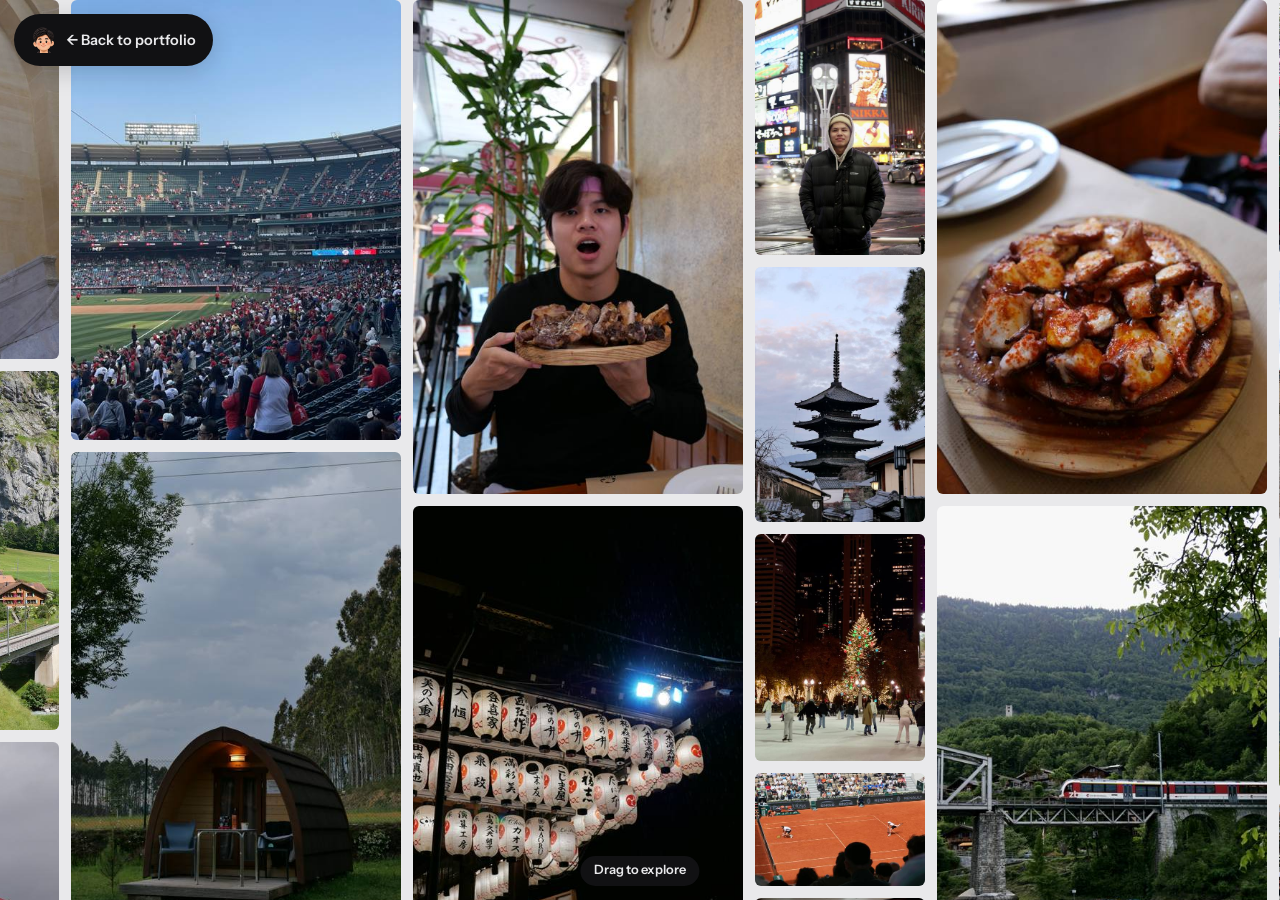
==== commit 1ee6562b: "Photo wall: videos only in the widest columns Co-Authored-By: Claude Opus 5.5 <noreply@anthropic.com" ====
--- a/life.html
+++ b/life.html
@@ -88,13 +88,16 @@
       var k; do { k = Math.floor(rnd() * WIDTHS.length); } while (k === prev && rnd() < .7);
       prev = k; cols.push({ w: WIDTHS[k], h: 0, items: [] });
     }
+    /* videos only go in the widest columns, so make sure there are a few of them, spread across the row */
+    var BIG = WIDTHS[WIDTHS.length - 1], nBig = cols.filter(function (c) { return c.w === BIG; }).length;
+    for (var b = 1; nBig < (small ? 3 : 4); b += 3) { if (cols[b % NC].w !== BIG) { cols[b % NC].w = BIG; nBig++; } }
     var xs = 0; cols.forEach(function (c) { c.x = xs; xs += c.w + GAP; });
     var TW = xs;
     /* spread photos out, then drop each into the column that is shortest relative to its width */
     var order = ITEMS.slice(); for (var q = order.length - 1; q > 0; q--) { var r = Math.floor(rnd() * (q + 1)), t = order[q]; order[q] = order[r]; order[r] = t; }
     order.forEach(function (it) {
       var best = 0, bv = 1e12;
-      cols.forEach(function (c, ci) { var v = c.h / c.w + (it.type === 'video' && c.w === WIDTHS[0] ? 3 : 0); if (v < bv) { bv = v; best = ci; } });
+      cols.forEach(function (c, ci) { if (it.type === 'video' && c.w !== BIG) return; var v = c.h / c.w; if (v < bv) { bv = v; best = ci; } });
       var c = cols[best];
       it.ww = c.w; it.hh = Math.round(c.w * it.h / it.w); it.x = c.x; it.y = c.h; it.col = best;
       c.h += it.hh + GAP; c.items.push(it);
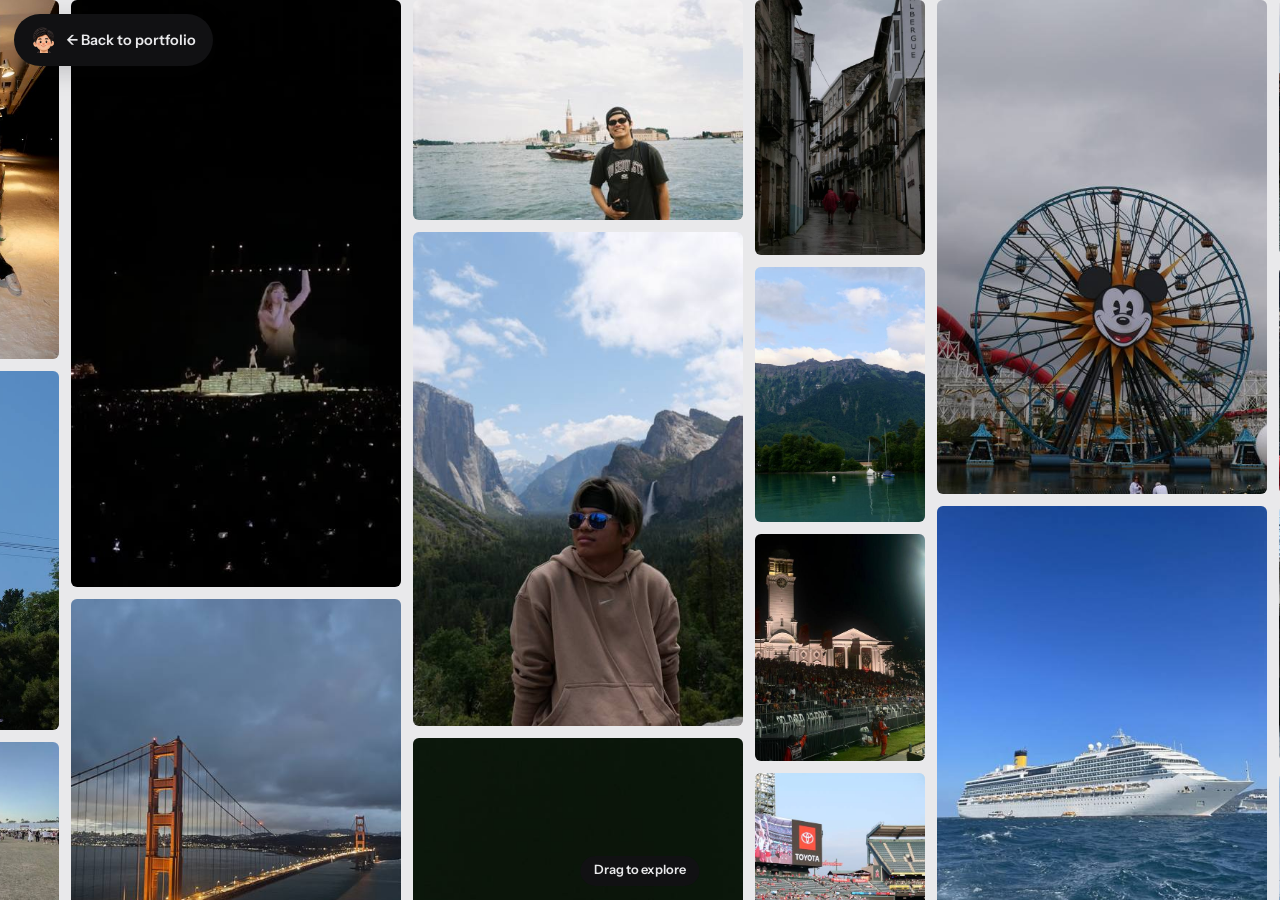
==== commit fdff05e8: "R&B Tour on the photo wall; Random captions; project videos play on iPhone - Photo wall: the R&B Tou" ====
--- a/life.html
+++ b/life.html
@@ -70,7 +70,7 @@
   (function () {
     var cv = document.getElementById('cv'); if (!cv) return;
     var world = document.getElementById('cvw');
-    var ITEMS = [{"cat": "Game day", "t": "49ers", "src": "img/life/p000-49ers.jpg", "th": "img/life/t/p000-49ers.jpg", "w": 460, "h": 613}, {"cat": "Game day", "t": "49ers, Levi’s Stadium", "src": "img/life/49ers-flag.jpg", "th": "img/life/t/49ers-flag.jpg", "w": 460, "h": 613}, {"cat": "Game day", "t": "49ers", "src": "img/life/p002-49ers.jpg", "th": "img/life/t/p002-49ers.jpg", "w": 460, "h": 613}, {"cat": "Game day", "t": "Angels", "src": "img/life/p003-angels.jpg", "th": "img/life/t/p003-angels.jpg", "w": 460, "h": 613}, {"cat": "Game day", "t": "Angels game", "src": "img/life/angels.jpg", "th": "img/life/t/angels.jpg", "w": 460, "h": 802}, {"cat": "Game day", "t": "Angels", "src": "img/life/p005-angels.jpg", "th": "img/life/t/p005-angels.jpg", "w": 460, "h": 689}, {"cat": "Travel", "t": "Barcelona", "src": "img/life/p006-barcelona.jpg", "th": "img/life/t/p006-barcelona.jpg", "w": 460, "h": 689}, {"cat": "Travel", "t": "Barcelona", "src": "img/life/p007-barcelona.jpg", "th": "img/life/t/p007-barcelona.jpg", "w": 460, "h": 689}, {"cat": "Travel", "t": "Barcelona", "src": "img/life/p008-barcelona.jpg", "th": "img/life/t/p008-barcelona.jpg", "w": 460, "h": 689}, {"cat": "Travel", "t": "Barcelona", "src": "img/life/p009-barcelona.jpg", "th": "img/life/t/p009-barcelona.jpg", "w": 460, "h": 689}, {"cat": "Travel", "t": "Barcelona", "src": "img/life/p010-barcelona.jpg", "th": "img/life/t/p010-barcelona.jpg", "w": 460, "h": 689}, {"cat": "Travel", "t": "Sagrada Família, Barcelona", "src": "img/life/sagrada.jpg", "th": "img/life/t/sagrada.jpg", "w": 460, "h": 689}, {"cat": "Travel", "t": "Casa Batlló, Barcelona", "src": "img/life/batllo.jpg", "th": "img/life/t/batllo.jpg", "w": 460, "h": 689}, {"cat": "Travel", "t": "Barcelona", "src": "img/life/p013-barcelona.jpg", "th": "img/life/t/p013-barcelona.jpg", "w": 460, "h": 689}, {"cat": "Travel", "t": "Barcelona", "src": "img/life/p014-barcelona.jpg", "th": "img/life/t/p014-barcelona.jpg", "w": 460, "h": 689}, {"cat": "Travel", "t": "Park Güell, Barcelona", "src": "img/life/guell.jpg", "th": "img/life/t/guell.jpg", "w": 460, "h": 689}, {"cat": "Travel", "t": "Barcelona", "src": "img/life/p016-barcelona.jpg", "th": "img/life/t/p016-barcelona.jpg", "w": 460, "h": 689}, {"cat": "Travel", "t": "Barcelona", "src": "img/life/p017-barcelona.jpg", "th": "img/life/t/p017-barcelona.jpg", "w": 460, "h": 689}, {"cat": "Concerts", "t": "BLACKPINK, from the seats", "src": "img/life/bp-seats.jpg", "th": "img/life/t/bp-seats.jpg", "w": 460, "h": 613}, {"cat": "Concerts", "t": "BLACKPINK, SoFi Stadium", "src": "img/life/bp-stage.jpg", "th": "img/life/t/bp-stage.jpg", "w": 460, "h": 613}, {"cat": "Concerts", "t": "BLACKPINK", "src": "img/life/p020-blackpink-concert.jpg", "th": "img/life/t/p020-blackpink-concert.jpg", "w": 460, "h": 613}, {"cat": "Travel", "t": "Camino de Santiago", "src": "img/life/p021-camino-de-santiago.jpg", "th": "img/life/t/p021-camino-de-santiago.jpg", "w": 460, "h": 690}, {"cat": "Travel", "t": "Europe summer recap", "src": "img/life/v/europe-2026.mp4", "th": "img/life/t/europe-2026.jpg", "w": 1280, "h": 720, "type": "video", "hd": "img/life/hd/europe-2026.mp4"}, {"cat": "Travel", "t": "Camino de Santiago", "src": "img/life/p022-camino-de-santiago.jpg", "th": "img/life/t/p022-camino-de-santiago.jpg", "w": 460, "h": 689}, {"cat": "Travel", "t": "Camino de Santiago", "src": "img/life/p023-camino-de-santiago.jpg", "th": "img/life/t/p023-camino-de-santiago.jpg", "w": 460, "h": 689}, {"cat": "Travel", "t": "Camino de Santiago", "src": "img/life/camino-marker.jpg", "th": "img/life/t/camino-marker.jpg", "w": 460, "h": 689}, {"cat": "Travel", "t": "Camino de Santiago", "src": "img/life/p025-camino-de-santiago.jpg", "th": "img/life/t/p025-camino-de-santiago.jpg", "w": 460, "h": 689}, {"cat": "Travel", "t": "Camino de Santiago", "src": "img/life/p026-camino-de-santiago.jpg", "th": "img/life/t/p026-camino-de-santiago.jpg", "w": 460, "h": 689}, {"cat": "Travel", "t": "Camino de Santiago", "src": "img/life/camino-mural.jpg", "th": "img/life/t/camino-mural.jpg", "w": 460, "h": 689}, {"cat": "Travel", "t": "Camino de Santiago", "src": "img/life/p028-camino-de-santiago.jpg", "th": "img/life/t/p028-camino-de-santiago.jpg", "w": 460, "h": 689}, {"cat": "Travel", "t": "Camino de Santiago", "src": "img/life/p029-camino-de-santiago.jpg", "th": "img/life/t/p029-camino-de-santiago.jpg", "w": 460, "h": 689}, {"cat": "Travel", "t": "Camino de Santiago", "src": "img/life/p030-camino-de-santiago.jpg", "th": "img/life/t/p030-camino-de-santiago.jpg", "w": 460, "h": 689}, {"cat": "Travel", "t": "Camino de Santiago", "src": "img/life/p031-camino-de-santiago.jpg", "th": "img/life/t/p031-camino-de-santiago.jpg", "w": 460, "h": 689}, {"cat": "Travel", "t": "Camino de Santiago", "src": "img/life/p032-camino-de-santiago.jpg", "th": "img/life/t/p032-camino-de-santiago.jpg", "w": 460, "h": 689}, {"cat": "Travel", "t": "Camino de Santiago", "src": "img/life/p033-camino-de-santiago.jpg", "th": "img/life/t/p033-camino-de-santiago.jpg", "w": 460, "h": 689}, {"cat": "Travel", "t": "Camino de Santiago", "src": "img/life/camino-cat.jpg", "th": "img/life/t/camino-cat.jpg", "w": 460, "h": 689}, {"cat": "Travel", "t": "Camino de Santiago", "src": "img/life/p035-camino-de-santiago.jpg", "th": "img/life/t/p035-camino-de-santiago.jpg", "w": 460, "h": 689}, {"cat": "Travel", "t": "Camino de Santiago", "src": "img/life/camino-food.jpg", "th": "img/life/t/camino-food.jpg", "w": 460, "h": 689}, {"cat": "Travel", "t": "Camino, the finish in Santiago", "src": "img/life/camino-end.jpg", "th": "img/life/t/camino-end.jpg", "w": 460, "h": 689}, {"cat": "Travel", "t": "Camino de Santiago", "src": "img/life/p038-camino-de-santiago.jpg", "th": "img/life/t/p038-camino-de-santiago.jpg", "w": 460, "h": 689}, {"cat": "Travel", "t": "Camino de Santiago", "src": "img/life/p039-camino-de-santiago.jpg", "th": "img/life/t/p039-camino-de-santiago.jpg", "w": 460, "h": 613}, {"cat": "Travel", "t": "Chicago", "src": "img/life/p040-chicago.jpg", "th": "img/life/t/p040-chicago.jpg", "w": 460, "h": 613}, {"cat": "Travel", "t": "Chicago recap", "src": "img/life/v/chicago-2025.mp4", "th": "img/life/t/chicago-2025.jpg", "w": 720, "h": 1280, "type": "video", "hd": "img/life/hd/chicago-2025.mp4"}, {"cat": "Travel", "t": "Chicago", "src": "img/life/chicago-bean.jpg", "th": "img/life/t/chicago-bean.jpg", "w": 460, "h": 613}, {"cat": "Travel", "t": "Chicago", "src": "img/life/p042-chicago.jpg", "th": "img/life/t/p042-chicago.jpg", "w": 460, "h": 613}, {"cat": "Travel", "t": "Thanksgiving parade, Chicago", "src": "img/life/chicago-parade.jpg", "th": "img/life/t/chicago-parade.jpg", "w": 460, "h": 613}, {"cat": "Travel", "t": "Chicago", "src": "img/life/p044-chicago.jpg", "th": "img/life/t/p044-chicago.jpg", "w": 460, "h": 613}, {"cat": "Concerts", "t": "Coachella", "src": "img/life/p045-coachella.jpg", "th": "img/life/t/p045-coachella.jpg", "w": 460, "h": 689}, {"cat": "Concerts", "t": "Coachella recap", "src": "img/life/v/coachella-2026.mp4", "th": "img/life/t/coachella-2026.jpg", "w": 960, "h": 720, "type": "video", "hd": "img/life/hd/coachella-2026.mp4"}, {"cat": "Concerts", "t": "Coachella, on film", "src": "img/life/coachella-film.jpg", "th": "img/life/t/coachella-film.jpg", "w": 460, "h": 307}, {"cat": "Concerts", "t": "Coachella", "src": "img/life/p047-coachella.jpg", "th": "img/life/t/p047-coachella.jpg", "w": 460, "h": 307}, {"cat": "Concerts", "t": "Coachella", "src": "img/life/p048-coachella.jpg", "th": "img/life/t/p048-coachella.jpg", "w": 460, "h": 689}, {"cat": "Concerts", "t": "Coachella", "src": "img/life/p049-coachella.jpg", "th": "img/life/t/p049-coachella.jpg", "w": 460, "h": 689}, {"cat": "Concerts", "t": "Coachella", "src": "img/life/coachella-orange.jpg", "th": "img/life/t/coachella-orange.jpg", "w": 460, "h": 307}, {"cat": "Concerts", "t": "Coachella", "src": "img/life/coachella-tent.jpg", "th": "img/life/t/coachella-tent.jpg", "w": 460, "h": 689}, {"cat": "Concerts", "t": "Coachella", "src": "img/life/p052-coachella.jpg", "th": "img/life/t/p052-coachella.jpg", "w": 460, "h": 689}, {"cat": "Travel", "t": "Disneyland", "src": "img/life/p053-disney.jpg", "th": "img/life/t/p053-disney.jpg", "w": 460, "h": 689}, {"cat": "Travel", "t": "Disneyland", "src": "img/life/p054-disney.jpg", "th": "img/life/t/p054-disney.jpg", "w": 460, "h": 689}, {"cat": "Travel", "t": "Disneyland", "src": "img/life/p055-disney.jpg", "th": "img/life/t/p055-disney.jpg", "w": 460, "h": 689}, {"cat": "Travel", "t": "Disneyland", "src": "img/life/p056-disney.jpg", "th": "img/life/t/p056-disney.jpg", "w": 460, "h": 689}, {"cat": "Travel", "t": "Disneyland", "src": "img/life/p057-disney.jpg", "th": "img/life/t/p057-disney.jpg", "w": 460, "h": 689}, {"cat": "Travel", "t": "Disneyland", "src": "img/life/p058-disney.jpg", "th": "img/life/t/p058-disney.jpg", "w": 460, "h": 689}, {"cat": "Travel", "t": "Disneyland", "src": "img/life/p059-disney.jpg", "th": "img/life/t/p059-disney.jpg", "w": 460, "h": 689}, {"cat": "Travel", "t": "Disneyland", "src": "img/life/p060-disney.jpg", "th": "img/life/t/p060-disney.jpg", "w": 460, "h": 307}, {"cat": "Travel", "t": "Disneyland", "src": "img/life/p061-disney.jpg", "th": "img/life/t/p061-disney.jpg", "w": 460, "h": 689}, {"cat": "Travel", "t": "Disneyland", "src": "img/life/p062-disney.jpg", "th": "img/life/t/p062-disney.jpg", "w": 460, "h": 307}, {"cat": "Travel", "t": "Disneyland", "src": "img/life/p063-disney.jpg", "th": "img/life/t/p063-disney.jpg", "w": 460, "h": 689}, {"cat": "Travel", "t": "Disneyland", "src": "img/life/p064-disney.jpg", "th": "img/life/t/p064-disney.jpg", "w": 460, "h": 689}, {"cat": "Travel", "t": "Disneyland", "src": "img/life/p065-disney.jpg", "th": "img/life/t/p065-disney.jpg", "w": 460, "h": 689}, {"cat": "Game day", "t": "F1", "src": "img/life/p066-f1-racing.jpg", "th": "img/life/t/p066-f1-racing.jpg", "w": 460, "h": 613}, {"cat": "Game day", "t": "F1", "src": "img/life/p067-f1-racing.jpg", "th": "img/life/t/p067-f1-racing.jpg", "w": 460, "h": 613}, {"cat": "Game day", "t": "Singapore Grand Prix", "src": "img/life/f1-car.jpg", "th": "img/life/t/f1-car.jpg", "w": 460, "h": 613}, {"cat": "Game day", "t": "F1", "src": "img/life/p069-f1-racing.jpg", "th": "img/life/t/p069-f1-racing.jpg", "w": 460, "h": 613}, {"cat": "Game day", "t": "F1 show run", "src": "img/life/f1-redbull.jpg", "th": "img/life/t/f1-redbull.jpg", "w": 460, "h": 613}, {"cat": "Game day", "t": "F1", "src": "img/life/p071-f1-racing.jpg", "th": "img/life/t/p071-f1-racing.jpg", "w": 460, "h": 613}, {"cat": "Film", "t": "On film", "src": "img/life/film-lake.jpg", "th": "img/life/t/film-lake.jpg", "w": 460, "h": 307}, {"cat": "Film", "t": "On film", "src": "img/life/p073-film.jpg", "th": "img/life/t/p073-film.jpg", "w": 460, "h": 307}, {"cat": "Film", "t": "On film, Venice", "src": "img/life/film-venice.jpg", "th": "img/life/t/film-venice.jpg", "w": 460, "h": 307}, {"cat": "Film", "t": "On film, Venice", "src": "img/life/film-water.jpg", "th": "img/life/t/film-water.jpg", "w": 460, "h": 307}, {"cat": "Film", "t": "On film", "src": "img/life/p076-film.jpg", "th": "img/life/t/p076-film.jpg", "w": 460, "h": 307}, {"cat": "Film", "t": "On film", "src": "img/life/p077-film.jpg", "th": "img/life/t/p077-film.jpg", "w": 460, "h": 311}, {"cat": "Film", "t": "On film, Grand Canyon", "src": "img/life/film-canyon.jpg", "th": "img/life/t/film-canyon.jpg", "w": 460, "h": 311}, {"cat": "Film", "t": "On film", "src": "img/life/p079-film.jpg", "th": "img/life/t/p079-film.jpg", "w": 460, "h": 681}, {"cat": "Film", "t": "On film", "src": "img/life/film-ramen.jpg", "th": "img/life/t/film-ramen.jpg", "w": 460, "h": 311}, {"cat": "Film", "t": "On film", "src": "img/life/p081-film.jpg", "th": "img/life/t/p081-film.jpg", "w": 460, "h": 311}, {"cat": "Film", "t": "On film, Golden Gate", "src": "img/life/film-ggb.jpg", "th": "img/life/t/film-ggb.jpg", "w": 460, "h": 311}, {"cat": "Film", "t": "On film", "src": "img/life/p083-film.jpg", "th": "img/life/t/p083-film.jpg", "w": 460, "h": 688}, {"cat": "Film", "t": "On film", "src": "img/life/film-coast.jpg", "th": "img/life/t/film-coast.jpg", "w": 460, "h": 688}, {"cat": "Travel", "t": "Grindelwald", "src": "img/life/p085-grindelwald.jpg", "th": "img/life/t/p085-grindelwald.jpg", "w": 460, "h": 307}, {"cat": "Travel", "t": "Grindelwald", "src": "img/life/p086-grindelwald.jpg", "th": "img/life/t/p086-grindelwald.jpg", "w": 460, "h": 689}, {"cat": "Travel", "t": "Grindelwald", "src": "img/life/grindelwald.jpg", "th": "img/life/t/grindelwald.jpg", "w": 460, "h": 689}, {"cat": "Travel", "t": "Swiss Alps", "src": "img/life/lauterbrunnen.jpg", "th": "img/life/t/lauterbrunnen.jpg", "w": 460, "h": 689}, {"cat": "Game day", "t": "Singapore Turf Club", "src": "img/life/turf-me.jpg", "th": "img/life/t/turf-me.jpg", "w": 460, "h": 613}, {"cat": "Game day", "t": "Horse racing", "src": "img/life/p090-house-racing.jpg", "th": "img/life/t/p090-house-racing.jpg", "w": 460, "h": 689}, {"cat": "Game day", "t": "Horse racing", "src": "img/life/p091-house-racing.jpg", "th": "img/life/t/p091-house-racing.jpg", "w": 460, "h": 689}, {"cat": "Travel", "t": "Interlaken", "src": "img/life/p092-interlaken.jpg", "th": "img/life/t/p092-interlaken.jpg", "w": 460, "h": 689}, {"cat": "Travel", "t": "Interlaken", "src": "img/life/p093-interlaken.jpg", "th": "img/life/t/p093-interlaken.jpg", "w": 460, "h": 690}, {"cat": "Travel", "t": "Interlaken", "src": "img/life/interlaken-cows.jpg", "th": "img/life/t/interlaken-cows.jpg", "w": 460, "h": 307}, {"cat": "Travel", "t": "Interlaken", "src": "img/life/p095-interlaken.jpg", "th": "img/life/t/p095-interlaken.jpg", "w": 460, "h": 689}, {"cat": "Travel", "t": "Interlaken", "src": "img/life/p096-interlaken.jpg", "th": "img/life/t/p096-interlaken.jpg", "w": 460, "h": 690}, {"cat": "Travel", "t": "Interlaken", "src": "img/life/p097-interlaken.jpg", "th": "img/life/t/p097-interlaken.jpg", "w": 460, "h": 689}, {"cat": "Travel", "t": "Interlaken", "src": "img/life/p098-interlaken.jpg", "th": "img/life/t/p098-interlaken.jpg", "w": 460, "h": 689}, {"cat": "Travel", "t": "Paragliding over Interlaken", "src": "img/life/paraglide.jpg", "th": "img/life/t/paraglide.jpg", "w": 460, "h": 613}, {"cat": "Travel", "t": "Interlaken", "src": "img/life/p100-interlaken.jpg", "th": "img/life/t/p100-interlaken.jpg", "w": 460, "h": 613}, {"cat": "Travel", "t": "Japan", "src": "img/life/p101-japan.jpg", "th": "img/life/t/p101-japan.jpg", "w": 460, "h": 718}, {"cat": "Travel", "t": "Penguin walk, Japan", "src": "img/life/japan-penguins.jpg", "th": "img/life/t/japan-penguins.jpg", "w": 460, "h": 689}, {"cat": "Travel", "t": "Japan", "src": "img/life/japan-night.jpg", "th": "img/life/t/japan-night.jpg", "w": 460, "h": 689}, {"cat": "Travel", "t": "Japan", "src": "img/life/p104-japan.jpg", "th": "img/life/t/p104-japan.jpg", "w": 460, "h": 689}, {"cat": "Travel", "t": "Japan", "src": "img/life/p105-japan.jpg", "th": "img/life/t/p105-japan.jpg", "w": 460, "h": 613}, {"cat": "Travel", "t": "Japan", "src": "img/life/p106-japan.jpg", "th": "img/life/t/p106-japan.jpg", "w": 460, "h": 689}, {"cat": "Travel", "t": "Japan", "src": "img/life/p107-japan.jpg", "th": "img/life/t/p107-japan.jpg", "w": 460, "h": 689}, {"cat": "Travel", "t": "Japan", "src": "img/life/p108-japan.jpg", "th": "img/life/t/p108-japan.jpg", "w": 460, "h": 689}, {"cat": "Travel", "t": "Autumn in Japan", "src": "img/life/japan-autumn.jpg", "th": "img/life/t/japan-autumn.jpg", "w": 460, "h": 689}, {"cat": "Travel", "t": "Japan", "src": "img/life/p110-japan.jpg", "th": "img/life/t/p110-japan.jpg", "w": 460, "h": 689}, {"cat": "Travel", "t": "Kyoto", "src": "img/life/japan-pagoda.jpg", "th": "img/life/t/japan-pagoda.jpg", "w": 460, "h": 689}, {"cat": "Travel", "t": "Japan", "src": "img/life/p112-japan.jpg", "th": "img/life/t/p112-japan.jpg", "w": 460, "h": 689}, {"cat": "Travel", "t": "Japan", "src": "img/life/p113-japan.jpg", "th": "img/life/t/p113-japan.jpg", "w": 460, "h": 689}, {"cat": "Travel", "t": "Japan", "src": "img/life/japan-lanterns.jpg", "th": "img/life/t/japan-lanterns.jpg", "w": 460, "h": 689}, {"cat": "Travel", "t": "Japan", "src": "img/life/p115-japan.jpg", "th": "img/life/t/p115-japan.jpg", "w": 460, "h": 613}, {"cat": "Game day", "t": "Lakers", "src": "img/life/lakers.jpg", "th": "img/life/t/lakers.jpg", "w": 460, "h": 613}, {"cat": "Travel", "t": "Madrid", "src": "img/life/p117-madrid.jpg", "th": "img/life/t/p117-madrid.jpg", "w": 460, "h": 689}, {"cat": "Travel", "t": "Madrid", "src": "img/life/madrid.jpg", "th": "img/life/t/madrid.jpg", "w": 460, "h": 689}, {"cat": "Travel", "t": "Madrid", "src": "img/life/p119-madrid.jpg", "th": "img/life/t/p119-madrid.jpg", "w": 460, "h": 689}, {"cat": "Travel", "t": "Paris", "src": "img/life/eiffel.jpg", "th": "img/life/t/eiffel.jpg", "w": 460, "h": 689}, {"cat": "Travel", "t": "The Louvre, Paris", "src": "img/life/louvre.jpg", "th": "img/life/t/louvre.jpg", "w": 460, "h": 307}, {"cat": "Travel", "t": "Paris", "src": "img/life/p122-paris.jpg", "th": "img/life/t/p122-paris.jpg", "w": 460, "h": 689}, {"cat": "Travel", "t": "Paris", "src": "img/life/p123-paris.jpg", "th": "img/life/t/p123-paris.jpg", "w": 460, "h": 689}, {"cat": "Game day", "t": "Roland-Garros", "src": "img/life/p124-paris.jpg", "th": "img/life/t/p124-paris.jpg", "w": 460, "h": 689}, {"cat": "Game day", "t": "Roland-Garros", "src": "img/life/roland-garros.jpg", "th": "img/life/t/roland-garros.jpg", "w": 460, "h": 307}, {"cat": "Game day", "t": "Roland-Garros", "src": "img/life/p126-paris.jpg", "th": "img/life/t/p126-paris.jpg", "w": 460, "h": 689}, {"cat": "Game day", "t": "Roland-Garros", "src": "img/life/p127-paris.jpg", "th": "img/life/t/p127-paris.jpg", "w": 460, "h": 689}, {"cat": "Travel", "t": "Porto", "src": "img/life/p128-porto.jpg", "th": "img/life/t/p128-porto.jpg", "w": 460, "h": 689}, {"cat": "Travel", "t": "Porto", "src": "img/life/p129-porto.jpg", "th": "img/life/t/p129-porto.jpg", "w": 460, "h": 689}, {"cat": "Travel", "t": "Porto", "src": "img/life/p130-porto.jpg", "th": "img/life/t/p130-porto.jpg", "w": 460, "h": 689}, {"cat": "Travel", "t": "Porto", "src": "img/life/porto-tram.jpg", "th": "img/life/t/porto-tram.jpg", "w": 460, "h": 689}, {"cat": "Travel", "t": "Porto", "src": "img/life/p132-porto.jpg", "th": "img/life/t/p132-porto.jpg", "w": 460, "h": 689}, {"cat": "Travel", "t": "Porto", "src": "img/life/p133-porto.jpg", "th": "img/life/t/p133-porto.jpg", "w": 460, "h": 689}, {"cat": "Travel", "t": "Porto", "src": "img/life/p134-porto.jpg", "th": "img/life/t/p134-porto.jpg", "w": 460, "h": 689}, {"cat": "Travel", "t": "Porto at sunset", "src": "img/life/porto-sunset.jpg", "th": "img/life/t/porto-sunset.jpg", "w": 460, "h": 689}, {"cat": "Random", "t": "Random", "src": "img/life/p136-random.jpg", "th": "img/life/t/p136-random.jpg", "w": 460, "h": 689}, {"cat": "Random", "t": "Random", "src": "img/life/p137-random.jpg", "th": "img/life/t/p137-random.jpg", "w": 460, "h": 613}, {"cat": "Random", "t": "Random", "src": "img/life/p138-random.jpg", "th": "img/life/t/p138-random.jpg", "w": 460, "h": 689}, {"cat": "Random", "t": "Sunset", "src": "img/life/sunset.jpg", "th": "img/life/t/sunset.jpg", "w": 460, "h": 689}, {"cat": "Random", "t": "The dog", "src": "img/life/bulldog.jpg", "th": "img/life/t/bulldog.jpg", "w": 460, "h": 613}, {"cat": "Random", "t": "Random", "src": "img/life/p141-random.jpg", "th": "img/life/t/p141-random.jpg", "w": 460, "h": 613}, {"cat": "Random", "t": "Random", "src": "img/life/p142-random.jpg", "th": "img/life/t/p142-random.jpg", "w": 460, "h": 613}, {"cat": "Random", "t": "Random", "src": "img/life/lake-jump.jpg", "th": "img/life/t/lake-jump.jpg", "w": 460, "h": 613}, {"cat": "Random", "t": "Random", "src": "img/life/p144-random.jpg", "th": "img/life/t/p144-random.jpg", "w": 460, "h": 613}, {"cat": "Random", "t": "Random", "src": "img/life/p145-random.jpg", "th": "img/life/t/p145-random.jpg", "w": 460, "h": 818}, {"cat": "Random", "t": "Random", "src": "img/life/p146-random.jpg", "th": "img/life/t/p146-random.jpg", "w": 460, "h": 307}, {"cat": "Travel", "t": "Road trip 2023", "src": "img/life/p147-road-trip-2023.jpg", "th": "img/life/t/p147-road-trip-2023.jpg", "w": 460, "h": 307}, {"cat": "Travel", "t": "Santa Monica Pier", "src": "img/life/route66.jpg", "th": "img/life/t/route66.jpg", "w": 460, "h": 689}, {"cat": "Travel", "t": "Road trip 2023", "src": "img/life/p149-road-trip-2023.jpg", "th": "img/life/t/p149-road-trip-2023.jpg", "w": 460, "h": 689}, {"cat": "Travel", "t": "Road trip 2023", "src": "img/life/p150-road-trip-2023.jpg", "th": "img/life/t/p150-road-trip-2023.jpg", "w": 460, "h": 613}, {"cat": "Travel", "t": "Big Sur road trip", "src": "img/life/bixby.jpg", "th": "img/life/t/bixby.jpg", "w": 460, "h": 613}, {"cat": "Travel", "t": "Joshua Tree", "src": "img/life/joshua-tree.jpg", "th": "img/life/t/joshua-tree.jpg", "w": 460, "h": 689}, {"cat": "Travel", "t": "Road trip 2023", "src": "img/life/p153-road-trip-2023.jpg", "th": "img/life/t/p153-road-trip-2023.jpg", "w": 460, "h": 689}, {"cat": "Travel", "t": "Road trip 2023", "src": "img/life/p154-road-trip-2023.jpg", "th": "img/life/t/p154-road-trip-2023.jpg", "w": 460, "h": 689}, {"cat": "Travel", "t": "Road trip 2023", "src": "img/life/p155-road-trip-2023.jpg", "th": "img/life/t/p155-road-trip-2023.jpg", "w": 460, "h": 689}, {"cat": "Travel", "t": "Road trip 2023", "src": "img/life/p156-road-trip-2023.jpg", "th": "img/life/t/p156-road-trip-2023.jpg", "w": 460, "h": 689}, {"cat": "Travel", "t": "San Francisco", "src": "img/life/p157-san-francisco.jpg", "th": "img/life/t/p157-san-francisco.jpg", "w": 460, "h": 613}, {"cat": "Travel", "t": "San Francisco", "src": "img/life/sf-ggb.jpg", "th": "img/life/t/sf-ggb.jpg", "w": 460, "h": 613}, {"cat": "Travel", "t": "San Francisco", "src": "img/life/p159-san-francisco.jpg", "th": "img/life/t/p159-san-francisco.jpg", "w": 460, "h": 613}, {"cat": "Travel", "t": "Sri Lanka", "src": "img/life/p160-sri-lanka.jpg", "th": "img/life/t/p160-sri-lanka.jpg", "w": 460, "h": 638}, {"cat": "Concerts", "t": "The Eras Tour", "src": "img/life/p161-taylor-swift-concert.jpg", "th": "img/life/t/p161-taylor-swift-concert.jpg", "w": 460, "h": 818}, {"cat": "Concerts", "t": "The Eras Tour", "src": "img/life/eras-stage.jpg", "th": "img/life/t/eras-stage.jpg", "w": 460, "h": 818}, {"cat": "Concerts", "t": "The Eras Tour", "src": "img/life/p163-taylor-swift-concert.jpg", "th": "img/life/t/p163-taylor-swift-concert.jpg", "w": 460, "h": 818}, {"cat": "Travel", "t": "Thailand", "src": "img/life/thailand-view.jpg", "th": "img/life/t/thailand-view.jpg", "w": 460, "h": 613}, {"cat": "Travel", "t": "Thailand", "src": "img/life/p165-thailand.jpg", "th": "img/life/t/p165-thailand.jpg", "w": 460, "h": 613}, {"cat": "Travel", "t": "Thailand", "src": "img/life/thailand-temple.jpg", "th": "img/life/t/thailand-temple.jpg", "w": 460, "h": 345}, {"cat": "Travel", "t": "Venice", "src": "img/life/venice.jpg", "th": "img/life/t/venice.jpg", "w": 460, "h": 689}, {"cat": "Travel", "t": "Venice", "src": "img/life/p168-venice.jpg", "th": "img/life/t/p168-venice.jpg", "w": 460, "h": 689}, {"cat": "Travel", "t": "Venice", "src": "img/life/p169-venice.jpg", "th": "img/life/t/p169-venice.jpg", "w": 460, "h": 689}, {"cat": "Travel", "t": "Venice", "src": "img/life/venice-bridge.jpg", "th": "img/life/t/venice-bridge.jpg", "w": 460, "h": 689}, {"cat": "Game day", "t": "Warriors", "src": "img/life/p171-warriors.jpg", "th": "img/life/t/p171-warriors.jpg", "w": 460, "h": 613}, {"cat": "Game day", "t": "Warriors, Chase Center", "src": "img/life/warriors.jpg", "th": "img/life/t/warriors.jpg", "w": 460, "h": 613}, {"cat": "Swimming", "t": "Behind the blocks", "src": "img/life/swim-blocks.jpg", "th": "img/life/t/swim-blocks.jpg", "w": 460, "h": 575}, {"cat": "Swimming", "t": "Swimming", "src": "img/life/p174-swim.jpg", "th": "img/life/t/p174-swim.jpg", "w": 460, "h": 691}, {"cat": "Swimming", "t": "Butterfly", "src": "img/life/swim-fly.jpg", "th": "img/life/t/swim-fly.jpg", "w": 460, "h": 362}, {"cat": "Swimming", "t": "Freestyle", "src": "img/life/swim-free.jpg", "th": "img/life/t/swim-free.jpg", "w": 460, "h": 307}, {"cat": "Swimming", "t": "Breathing side", "src": "img/life/swim-breath.jpg", "th": "img/life/t/swim-breath.jpg", "w": 460, "h": 307}, {"cat": "Swimming", "t": "Ready on the block", "src": "img/life/swim-ready.jpg", "th": "img/life/t/swim-ready.jpg", "w": 460, "h": 690}, {"cat": "Travel", "t": "Disneyland parade", "src": "img/life/parade.jpg", "th": "img/life/t/parade.jpg", "w": 359, "h": 540}, {"cat": "Travel", "t": "On the cruise", "src": "img/life/cruise-sea.jpg", "th": "img/life/t/cruise-sea.jpg", "w": 460, "h": 613}, {"cat": "Travel", "t": "Cabin with a view", "src": "img/life/cabin.jpg", "th": "img/life/t/cabin.jpg", "w": 460, "h": 307}, {"cat": "Concerts", "t": "Coachella", "src": "img/life/coachella.jpg", "th": "img/life/t/coachella.jpg", "w": 460, "h": 345}, {"cat": "Swimming", "t": "Escape from Alcatraz", "src": "img/life/v/alcatraz.mp4", "th": "img/life/t/alcatraz.jpg", "w": 1280, "h": 960, "type": "video", "hd": "img/life/hd/alcatraz.mp4"}, {"cat": "Concerts", "t": "BLACKPINK, SoFi Stadium", "src": "img/life/v/blackpink.mp4", "th": "img/life/t/blackpink.jpg", "w": 720, "h": 1280, "type": "video", "hd": "img/life/hd/blackpink.mp4"}, {"cat": "Concerts", "t": "The Eras Tour", "src": "img/life/v/eras.mp4", "th": "img/life/t/eras.jpg", "w": 720, "h": 1280, "type": "video", "hd": "img/life/v/eras.mp4"}, {"cat": "Concerts", "t": "The Eras Tour", "src": "img/life/v/eras-2.mp4", "th": "img/life/t/eras-2.jpg", "w": 720, "h": 1280, "type": "video", "hd": "img/life/v/eras-2.mp4"}, {"cat": "Concerts", "t": "The Eras Tour", "src": "img/life/v/eras-3.mp4", "th": "img/life/t/eras-3.jpg", "w": 720, "h": 1280, "type": "video", "hd": "img/life/v/eras-3.mp4"}, {"cat": "Travel", "t": "Red Rock Canyon", "src": "img/life/v/red-rock.mp4", "th": "img/life/t/red-rock.jpg", "w": 1280, "h": 796, "type": "video", "hd": "img/life/hd/red-rock.mp4"}, {"cat": "Random", "t": "Coachella weekend, pool", "src": "img/life/v/pool.mp4", "th": "img/life/t/pool.jpg", "w": 1280, "h": 960, "type": "video", "hd": "img/life/hd/pool.mp4"}, {"cat": "Travel", "t": "Las Vegas", "src": "img/life/v/vegas.mp4", "th": "img/life/t/vegas.jpg", "w": 1280, "h": 720, "type": "video", "hd": "img/life/hd/vegas.mp4"}];
+    var ITEMS = [{"cat": "Game day", "t": "49ers", "src": "img/life/p000-49ers.jpg", "th": "img/life/t/p000-49ers.jpg", "w": 460, "h": 613}, {"cat": "Game day", "t": "49ers, Levi’s Stadium", "src": "img/life/49ers-flag.jpg", "th": "img/life/t/49ers-flag.jpg", "w": 460, "h": 613}, {"cat": "Game day", "t": "49ers", "src": "img/life/p002-49ers.jpg", "th": "img/life/t/p002-49ers.jpg", "w": 460, "h": 613}, {"cat": "Game day", "t": "Angels", "src": "img/life/p003-angels.jpg", "th": "img/life/t/p003-angels.jpg", "w": 460, "h": 613}, {"cat": "Game day", "t": "Angels game", "src": "img/life/angels.jpg", "th": "img/life/t/angels.jpg", "w": 460, "h": 802}, {"cat": "Game day", "t": "Angels", "src": "img/life/p005-angels.jpg", "th": "img/life/t/p005-angels.jpg", "w": 460, "h": 689}, {"cat": "Travel", "t": "Barcelona", "src": "img/life/p006-barcelona.jpg", "th": "img/life/t/p006-barcelona.jpg", "w": 460, "h": 689}, {"cat": "Travel", "t": "Barcelona", "src": "img/life/p007-barcelona.jpg", "th": "img/life/t/p007-barcelona.jpg", "w": 460, "h": 689}, {"cat": "Travel", "t": "Barcelona", "src": "img/life/p008-barcelona.jpg", "th": "img/life/t/p008-barcelona.jpg", "w": 460, "h": 689}, {"cat": "Travel", "t": "Barcelona", "src": "img/life/p009-barcelona.jpg", "th": "img/life/t/p009-barcelona.jpg", "w": 460, "h": 689}, {"cat": "Travel", "t": "Barcelona", "src": "img/life/p010-barcelona.jpg", "th": "img/life/t/p010-barcelona.jpg", "w": 460, "h": 689}, {"cat": "Travel", "t": "Sagrada Família, Barcelona", "src": "img/life/sagrada.jpg", "th": "img/life/t/sagrada.jpg", "w": 460, "h": 689}, {"cat": "Travel", "t": "Casa Batlló, Barcelona", "src": "img/life/batllo.jpg", "th": "img/life/t/batllo.jpg", "w": 460, "h": 689}, {"cat": "Travel", "t": "Barcelona", "src": "img/life/p013-barcelona.jpg", "th": "img/life/t/p013-barcelona.jpg", "w": 460, "h": 689}, {"cat": "Travel", "t": "Barcelona", "src": "img/life/p014-barcelona.jpg", "th": "img/life/t/p014-barcelona.jpg", "w": 460, "h": 689}, {"cat": "Travel", "t": "Park Güell, Barcelona", "src": "img/life/guell.jpg", "th": "img/life/t/guell.jpg", "w": 460, "h": 689}, {"cat": "Travel", "t": "Barcelona", "src": "img/life/p016-barcelona.jpg", "th": "img/life/t/p016-barcelona.jpg", "w": 460, "h": 689}, {"cat": "Travel", "t": "Barcelona", "src": "img/life/p017-barcelona.jpg", "th": "img/life/t/p017-barcelona.jpg", "w": 460, "h": 689}, {"cat": "Concerts", "t": "BLACKPINK, from the seats", "src": "img/life/bp-seats.jpg", "th": "img/life/t/bp-seats.jpg", "w": 460, "h": 613}, {"cat": "Concerts", "t": "The R&B Tour, Levi’s Stadium", "src": "img/life/rnb-stage-photo.jpg", "th": "img/life/t/rnb-stage-photo.jpg", "w": 460, "h": 613}, {"cat": "Concerts", "t": "BLACKPINK, SoFi Stadium", "src": "img/life/bp-stage.jpg", "th": "img/life/t/bp-stage.jpg", "w": 460, "h": 613}, {"cat": "Concerts", "t": "BLACKPINK", "src": "img/life/p020-blackpink-concert.jpg", "th": "img/life/t/p020-blackpink-concert.jpg", "w": 460, "h": 613}, {"cat": "Travel", "t": "Camino de Santiago", "src": "img/life/p021-camino-de-santiago.jpg", "th": "img/life/t/p021-camino-de-santiago.jpg", "w": 460, "h": 690}, {"cat": "Travel", "t": "Europe summer recap", "src": "img/life/v/europe-2026.mp4", "th": "img/life/t/europe-2026.jpg", "w": 1280, "h": 720, "type": "video", "hd": "img/life/hd/europe-2026.mp4"}, {"cat": "Travel", "t": "Camino de Santiago", "src": "img/life/p022-camino-de-santiago.jpg", "th": "img/life/t/p022-camino-de-santiago.jpg", "w": 460, "h": 689}, {"cat": "Travel", "t": "Camino de Santiago", "src": "img/life/p023-camino-de-santiago.jpg", "th": "img/life/t/p023-camino-de-santiago.jpg", "w": 460, "h": 689}, {"cat": "Travel", "t": "Camino de Santiago", "src": "img/life/camino-marker.jpg", "th": "img/life/t/camino-marker.jpg", "w": 460, "h": 689}, {"cat": "Travel", "t": "Camino de Santiago", "src": "img/life/p025-camino-de-santiago.jpg", "th": "img/life/t/p025-camino-de-santiago.jpg", "w": 460, "h": 689}, {"cat": "Travel", "t": "Camino de Santiago", "src": "img/life/p026-camino-de-santiago.jpg", "th": "img/life/t/p026-camino-de-santiago.jpg", "w": 460, "h": 689}, {"cat": "Travel", "t": "Camino de Santiago", "src": "img/life/camino-mural.jpg", "th": "img/life/t/camino-mural.jpg", "w": 460, "h": 689}, {"cat": "Travel", "t": "Camino de Santiago", "src": "img/life/p028-camino-de-santiago.jpg", "th": "img/life/t/p028-camino-de-santiago.jpg", "w": 460, "h": 689}, {"cat": "Travel", "t": "Camino de Santiago", "src": "img/life/p029-camino-de-santiago.jpg", "th": "img/life/t/p029-camino-de-santiago.jpg", "w": 460, "h": 689}, {"cat": "Travel", "t": "Camino de Santiago", "src": "img/life/p030-camino-de-santiago.jpg", "th": "img/life/t/p030-camino-de-santiago.jpg", "w": 460, "h": 689}, {"cat": "Travel", "t": "Camino de Santiago", "src": "img/life/p031-camino-de-santiago.jpg", "th": "img/life/t/p031-camino-de-santiago.jpg", "w": 460, "h": 689}, {"cat": "Travel", "t": "Camino de Santiago", "src": "img/life/p032-camino-de-santiago.jpg", "th": "img/life/t/p032-camino-de-santiago.jpg", "w": 460, "h": 689}, {"cat": "Travel", "t": "Camino de Santiago", "src": "img/life/p033-camino-de-santiago.jpg", "th": "img/life/t/p033-camino-de-santiago.jpg", "w": 460, "h": 689}, {"cat": "Travel", "t": "Camino de Santiago", "src": "img/life/camino-cat.jpg", "th": "img/life/t/camino-cat.jpg", "w": 460, "h": 689}, {"cat": "Travel", "t": "Camino de Santiago", "src": "img/life/p035-camino-de-santiago.jpg", "th": "img/life/t/p035-camino-de-santiago.jpg", "w": 460, "h": 689}, {"cat": "Travel", "t": "Camino de Santiago", "src": "img/life/camino-food.jpg", "th": "img/life/t/camino-food.jpg", "w": 460, "h": 689}, {"cat": "Travel", "t": "Camino, the finish in Santiago", "src": "img/life/camino-end.jpg", "th": "img/life/t/camino-end.jpg", "w": 460, "h": 689}, {"cat": "Travel", "t": "Camino de Santiago", "src": "img/life/p038-camino-de-santiago.jpg", "th": "img/life/t/p038-camino-de-santiago.jpg", "w": 460, "h": 689}, {"cat": "Travel", "t": "Camino de Santiago", "src": "img/life/p039-camino-de-santiago.jpg", "th": "img/life/t/p039-camino-de-santiago.jpg", "w": 460, "h": 613}, {"cat": "Travel", "t": "Chicago", "src": "img/life/p040-chicago.jpg", "th": "img/life/t/p040-chicago.jpg", "w": 460, "h": 613}, {"cat": "Travel", "t": "Chicago recap", "src": "img/life/v/chicago-2025.mp4", "th": "img/life/t/chicago-2025.jpg", "w": 720, "h": 1280, "type": "video", "hd": "img/life/hd/chicago-2025.mp4"}, {"cat": "Travel", "t": "Chicago", "src": "img/life/chicago-bean.jpg", "th": "img/life/t/chicago-bean.jpg", "w": 460, "h": 613}, {"cat": "Travel", "t": "Chicago", "src": "img/life/p042-chicago.jpg", "th": "img/life/t/p042-chicago.jpg", "w": 460, "h": 613}, {"cat": "Travel", "t": "Thanksgiving parade, Chicago", "src": "img/life/chicago-parade.jpg", "th": "img/life/t/chicago-parade.jpg", "w": 460, "h": 613}, {"cat": "Travel", "t": "Chicago", "src": "img/life/p044-chicago.jpg", "th": "img/life/t/p044-chicago.jpg", "w": 460, "h": 613}, {"cat": "Concerts", "t": "Coachella", "src": "img/life/p045-coachella.jpg", "th": "img/life/t/p045-coachella.jpg", "w": 460, "h": 689}, {"cat": "Concerts", "t": "Coachella recap", "src": "img/life/v/coachella-2026.mp4", "th": "img/life/t/coachella-2026.jpg", "w": 960, "h": 720, "type": "video", "hd": "img/life/hd/coachella-2026.mp4"}, {"cat": "Concerts", "t": "The R&B Tour", "src": "img/life/v/rnb-sunset.mp4", "th": "img/life/t/rnb-sunset.jpg", "w": 1280, "h": 720, "type": "video", "hd": "img/life/hd/rnb-sunset.mp4"}, {"cat": "Concerts", "t": "Coachella, on film", "src": "img/life/coachella-film.jpg", "th": "img/life/t/coachella-film.jpg", "w": 460, "h": 307}, {"cat": "Concerts", "t": "Coachella", "src": "img/life/p047-coachella.jpg", "th": "img/life/t/p047-coachella.jpg", "w": 460, "h": 307}, {"cat": "Concerts", "t": "Coachella", "src": "img/life/p048-coachella.jpg", "th": "img/life/t/p048-coachella.jpg", "w": 460, "h": 689}, {"cat": "Concerts", "t": "Coachella", "src": "img/life/p049-coachella.jpg", "th": "img/life/t/p049-coachella.jpg", "w": 460, "h": 689}, {"cat": "Concerts", "t": "The R&B Tour", "src": "img/life/v/rnb-entrance.mp4", "th": "img/life/t/rnb-entrance.jpg", "w": 1280, "h": 720, "type": "video", "hd": "img/life/hd/rnb-entrance.mp4"}, {"cat": "Concerts", "t": "Coachella", "src": "img/life/coachella-orange.jpg", "th": "img/life/t/coachella-orange.jpg", "w": 460, "h": 307}, {"cat": "Concerts", "t": "Coachella", "src": "img/life/coachella-tent.jpg", "th": "img/life/t/coachella-tent.jpg", "w": 460, "h": 689}, {"cat": "Concerts", "t": "Coachella", "src": "img/life/p052-coachella.jpg", "th": "img/life/t/p052-coachella.jpg", "w": 460, "h": 689}, {"cat": "Travel", "t": "Disneyland", "src": "img/life/p053-disney.jpg", "th": "img/life/t/p053-disney.jpg", "w": 460, "h": 689}, {"cat": "Travel", "t": "Disneyland", "src": "img/life/p054-disney.jpg", "th": "img/life/t/p054-disney.jpg", "w": 460, "h": 689}, {"cat": "Travel", "t": "Disneyland", "src": "img/life/p055-disney.jpg", "th": "img/life/t/p055-disney.jpg", "w": 460, "h": 689}, {"cat": "Travel", "t": "Disneyland", "src": "img/life/p056-disney.jpg", "th": "img/life/t/p056-disney.jpg", "w": 460, "h": 689}, {"cat": "Travel", "t": "Disneyland", "src": "img/life/p057-disney.jpg", "th": "img/life/t/p057-disney.jpg", "w": 460, "h": 689}, {"cat": "Travel", "t": "Disneyland", "src": "img/life/p058-disney.jpg", "th": "img/life/t/p058-disney.jpg", "w": 460, "h": 689}, {"cat": "Travel", "t": "Disneyland", "src": "img/life/p059-disney.jpg", "th": "img/life/t/p059-disney.jpg", "w": 460, "h": 689}, {"cat": "Travel", "t": "Disneyland", "src": "img/life/p060-disney.jpg", "th": "img/life/t/p060-disney.jpg", "w": 460, "h": 307}, {"cat": "Travel", "t": "Disneyland", "src": "img/life/p061-disney.jpg", "th": "img/life/t/p061-disney.jpg", "w": 460, "h": 689}, {"cat": "Travel", "t": "Disneyland", "src": "img/life/p062-disney.jpg", "th": "img/life/t/p062-disney.jpg", "w": 460, "h": 307}, {"cat": "Travel", "t": "Disneyland", "src": "img/life/p063-disney.jpg", "th": "img/life/t/p063-disney.jpg", "w": 460, "h": 689}, {"cat": "Travel", "t": "Disneyland", "src": "img/life/p064-disney.jpg", "th": "img/life/t/p064-disney.jpg", "w": 460, "h": 689}, {"cat": "Travel", "t": "Disneyland", "src": "img/life/p065-disney.jpg", "th": "img/life/t/p065-disney.jpg", "w": 460, "h": 689}, {"cat": "Game day", "t": "F1", "src": "img/life/p066-f1-racing.jpg", "th": "img/life/t/p066-f1-racing.jpg", "w": 460, "h": 613}, {"cat": "Game day", "t": "F1", "src": "img/life/p067-f1-racing.jpg", "th": "img/life/t/p067-f1-racing.jpg", "w": 460, "h": 613}, {"cat": "Game day", "t": "Singapore Grand Prix", "src": "img/life/f1-car.jpg", "th": "img/life/t/f1-car.jpg", "w": 460, "h": 613}, {"cat": "Game day", "t": "F1", "src": "img/life/p069-f1-racing.jpg", "th": "img/life/t/p069-f1-racing.jpg", "w": 460, "h": 613}, {"cat": "Game day", "t": "F1 show run", "src": "img/life/f1-redbull.jpg", "th": "img/life/t/f1-redbull.jpg", "w": 460, "h": 613}, {"cat": "Game day", "t": "F1", "src": "img/life/p071-f1-racing.jpg", "th": "img/life/t/p071-f1-racing.jpg", "w": 460, "h": 613}, {"cat": "Film", "t": "On film", "src": "img/life/film-lake.jpg", "th": "img/life/t/film-lake.jpg", "w": 460, "h": 307}, {"cat": "Film", "t": "On film", "src": "img/life/p073-film.jpg", "th": "img/life/t/p073-film.jpg", "w": 460, "h": 307}, {"cat": "Film", "t": "On film, Venice", "src": "img/life/film-venice.jpg", "th": "img/life/t/film-venice.jpg", "w": 460, "h": 307}, {"cat": "Film", "t": "On film, Venice", "src": "img/life/film-water.jpg", "th": "img/life/t/film-water.jpg", "w": 460, "h": 307}, {"cat": "Film", "t": "On film", "src": "img/life/p076-film.jpg", "th": "img/life/t/p076-film.jpg", "w": 460, "h": 307}, {"cat": "Film", "t": "On film", "src": "img/life/p077-film.jpg", "th": "img/life/t/p077-film.jpg", "w": 460, "h": 311}, {"cat": "Film", "t": "On film, Grand Canyon", "src": "img/life/film-canyon.jpg", "th": "img/life/t/film-canyon.jpg", "w": 460, "h": 311}, {"cat": "Film", "t": "On film", "src": "img/life/p079-film.jpg", "th": "img/life/t/p079-film.jpg", "w": 460, "h": 681}, {"cat": "Film", "t": "On film", "src": "img/life/film-ramen.jpg", "th": "img/life/t/film-ramen.jpg", "w": 460, "h": 311}, {"cat": "Film", "t": "On film", "src": "img/life/p081-film.jpg", "th": "img/life/t/p081-film.jpg", "w": 460, "h": 311}, {"cat": "Film", "t": "On film, Golden Gate", "src": "img/life/film-ggb.jpg", "th": "img/life/t/film-ggb.jpg", "w": 460, "h": 311}, {"cat": "Film", "t": "On film", "src": "img/life/p083-film.jpg", "th": "img/life/t/p083-film.jpg", "w": 460, "h": 688}, {"cat": "Film", "t": "On film", "src": "img/life/film-coast.jpg", "th": "img/life/t/film-coast.jpg", "w": 460, "h": 688}, {"cat": "Travel", "t": "Grindelwald", "src": "img/life/p085-grindelwald.jpg", "th": "img/life/t/p085-grindelwald.jpg", "w": 460, "h": 307}, {"cat": "Travel", "t": "Grindelwald", "src": "img/life/p086-grindelwald.jpg", "th": "img/life/t/p086-grindelwald.jpg", "w": 460, "h": 689}, {"cat": "Travel", "t": "Grindelwald", "src": "img/life/grindelwald.jpg", "th": "img/life/t/grindelwald.jpg", "w": 460, "h": 689}, {"cat": "Travel", "t": "Swiss Alps", "src": "img/life/lauterbrunnen.jpg", "th": "img/life/t/lauterbrunnen.jpg", "w": 460, "h": 689}, {"cat": "Game day", "t": "Singapore Turf Club", "src": "img/life/turf-me.jpg", "th": "img/life/t/turf-me.jpg", "w": 460, "h": 613}, {"cat": "Game day", "t": "Horse racing", "src": "img/life/p090-house-racing.jpg", "th": "img/life/t/p090-house-racing.jpg", "w": 460, "h": 689}, {"cat": "Game day", "t": "Horse racing", "src": "img/life/p091-house-racing.jpg", "th": "img/life/t/p091-house-racing.jpg", "w": 460, "h": 689}, {"cat": "Travel", "t": "Interlaken", "src": "img/life/p092-interlaken.jpg", "th": "img/life/t/p092-interlaken.jpg", "w": 460, "h": 689}, {"cat": "Travel", "t": "Interlaken", "src": "img/life/p093-interlaken.jpg", "th": "img/life/t/p093-interlaken.jpg", "w": 460, "h": 690}, {"cat": "Travel", "t": "Interlaken", "src": "img/life/interlaken-cows.jpg", "th": "img/life/t/interlaken-cows.jpg", "w": 460, "h": 307}, {"cat": "Travel", "t": "Interlaken", "src": "img/life/p095-interlaken.jpg", "th": "img/life/t/p095-interlaken.jpg", "w": 460, "h": 689}, {"cat": "Travel", "t": "Interlaken", "src": "img/life/p096-interlaken.jpg", "th": "img/life/t/p096-interlaken.jpg", "w": 460, "h": 690}, {"cat": "Travel", "t": "Interlaken", "src": "img/life/p097-interlaken.jpg", "th": "img/life/t/p097-interlaken.jpg", "w": 460, "h": 689}, {"cat": "Travel", "t": "Interlaken", "src": "img/life/p098-interlaken.jpg", "th": "img/life/t/p098-interlaken.jpg", "w": 460, "h": 689}, {"cat": "Travel", "t": "Paragliding over Interlaken", "src": "img/life/paraglide.jpg", "th": "img/life/t/paraglide.jpg", "w": 460, "h": 613}, {"cat": "Travel", "t": "Interlaken", "src": "img/life/p100-interlaken.jpg", "th": "img/life/t/p100-interlaken.jpg", "w": 460, "h": 613}, {"cat": "Travel", "t": "Japan", "src": "img/life/p101-japan.jpg", "th": "img/life/t/p101-japan.jpg", "w": 460, "h": 718}, {"cat": "Travel", "t": "Penguin walk, Japan", "src": "img/life/japan-penguins.jpg", "th": "img/life/t/japan-penguins.jpg", "w": 460, "h": 689}, {"cat": "Travel", "t": "Japan", "src": "img/life/japan-night.jpg", "th": "img/life/t/japan-night.jpg", "w": 460, "h": 689}, {"cat": "Travel", "t": "Japan", "src": "img/life/p104-japan.jpg", "th": "img/life/t/p104-japan.jpg", "w": 460, "h": 689}, {"cat": "Travel", "t": "Japan", "src": "img/life/p105-japan.jpg", "th": "img/life/t/p105-japan.jpg", "w": 460, "h": 613}, {"cat": "Travel", "t": "Japan", "src": "img/life/p106-japan.jpg", "th": "img/life/t/p106-japan.jpg", "w": 460, "h": 689}, {"cat": "Travel", "t": "Japan", "src": "img/life/p107-japan.jpg", "th": "img/life/t/p107-japan.jpg", "w": 460, "h": 689}, {"cat": "Travel", "t": "Japan", "src": "img/life/p108-japan.jpg", "th": "img/life/t/p108-japan.jpg", "w": 460, "h": 689}, {"cat": "Travel", "t": "Autumn in Japan", "src": "img/life/japan-autumn.jpg", "th": "img/life/t/japan-autumn.jpg", "w": 460, "h": 689}, {"cat": "Travel", "t": "Japan", "src": "img/life/p110-japan.jpg", "th": "img/life/t/p110-japan.jpg", "w": 460, "h": 689}, {"cat": "Travel", "t": "Kyoto", "src": "img/life/japan-pagoda.jpg", "th": "img/life/t/japan-pagoda.jpg", "w": 460, "h": 689}, {"cat": "Travel", "t": "Japan", "src": "img/life/p112-japan.jpg", "th": "img/life/t/p112-japan.jpg", "w": 460, "h": 689}, {"cat": "Travel", "t": "Japan", "src": "img/life/p113-japan.jpg", "th": "img/life/t/p113-japan.jpg", "w": 460, "h": 689}, {"cat": "Travel", "t": "Japan", "src": "img/life/japan-lanterns.jpg", "th": "img/life/t/japan-lanterns.jpg", "w": 460, "h": 689}, {"cat": "Travel", "t": "Japan", "src": "img/life/p115-japan.jpg", "th": "img/life/t/p115-japan.jpg", "w": 460, "h": 613}, {"cat": "Game day", "t": "Lakers", "src": "img/life/lakers.jpg", "th": "img/life/t/lakers.jpg", "w": 460, "h": 613}, {"cat": "Travel", "t": "Madrid", "src": "img/life/p117-madrid.jpg", "th": "img/life/t/p117-madrid.jpg", "w": 460, "h": 689}, {"cat": "Travel", "t": "Madrid", "src": "img/life/madrid.jpg", "th": "img/life/t/madrid.jpg", "w": 460, "h": 689}, {"cat": "Travel", "t": "Madrid", "src": "img/life/p119-madrid.jpg", "th": "img/life/t/p119-madrid.jpg", "w": 460, "h": 689}, {"cat": "Travel", "t": "Paris", "src": "img/life/eiffel.jpg", "th": "img/life/t/eiffel.jpg", "w": 460, "h": 689}, {"cat": "Travel", "t": "The Louvre, Paris", "src": "img/life/louvre.jpg", "th": "img/life/t/louvre.jpg", "w": 460, "h": 307}, {"cat": "Travel", "t": "Paris", "src": "img/life/p122-paris.jpg", "th": "img/life/t/p122-paris.jpg", "w": 460, "h": 689}, {"cat": "Travel", "t": "Paris", "src": "img/life/p123-paris.jpg", "th": "img/life/t/p123-paris.jpg", "w": 460, "h": 689}, {"cat": "Game day", "t": "Roland-Garros", "src": "img/life/p124-paris.jpg", "th": "img/life/t/p124-paris.jpg", "w": 460, "h": 689}, {"cat": "Game day", "t": "Roland-Garros", "src": "img/life/roland-garros.jpg", "th": "img/life/t/roland-garros.jpg", "w": 460, "h": 307}, {"cat": "Game day", "t": "Roland-Garros", "src": "img/life/p126-paris.jpg", "th": "img/life/t/p126-paris.jpg", "w": 460, "h": 689}, {"cat": "Game day", "t": "Roland-Garros", "src": "img/life/p127-paris.jpg", "th": "img/life/t/p127-paris.jpg", "w": 460, "h": 689}, {"cat": "Travel", "t": "Porto", "src": "img/life/p128-porto.jpg", "th": "img/life/t/p128-porto.jpg", "w": 460, "h": 689}, {"cat": "Travel", "t": "Porto", "src": "img/life/p129-porto.jpg", "th": "img/life/t/p129-porto.jpg", "w": 460, "h": 689}, {"cat": "Travel", "t": "Porto", "src": "img/life/p130-porto.jpg", "th": "img/life/t/p130-porto.jpg", "w": 460, "h": 689}, {"cat": "Travel", "t": "Porto", "src": "img/life/porto-tram.jpg", "th": "img/life/t/porto-tram.jpg", "w": 460, "h": 689}, {"cat": "Travel", "t": "Porto", "src": "img/life/p132-porto.jpg", "th": "img/life/t/p132-porto.jpg", "w": 460, "h": 689}, {"cat": "Travel", "t": "Porto", "src": "img/life/p133-porto.jpg", "th": "img/life/t/p133-porto.jpg", "w": 460, "h": 689}, {"cat": "Travel", "t": "Porto", "src": "img/life/p134-porto.jpg", "th": "img/life/t/p134-porto.jpg", "w": 460, "h": 689}, {"cat": "Travel", "t": "Porto at sunset", "src": "img/life/porto-sunset.jpg", "th": "img/life/t/porto-sunset.jpg", "w": 460, "h": 689}, {"cat": "Random", "t": "Dumb and dumber", "src": "img/life/p136-random.jpg", "th": "img/life/t/p136-random.jpg", "w": 460, "h": 689}, {"cat": "Random", "t": "Cruise", "src": "img/life/p137-random.jpg", "th": "img/life/t/p137-random.jpg", "w": 460, "h": 613}, {"cat": "Random", "t": "Traitor from SF", "src": "img/life/p138-random.jpg", "th": "img/life/t/p138-random.jpg", "w": 460, "h": 689}, {"cat": "Random", "t": "Sunset", "src": "img/life/sunset.jpg", "th": "img/life/t/sunset.jpg", "w": 460, "h": 689}, {"cat": "Random", "t": "Boba", "src": "img/life/bulldog.jpg", "th": "img/life/t/bulldog.jpg", "w": 460, "h": 613}, {"cat": "Random", "t": "Boba the midnight killer", "src": "img/life/p141-random.jpg", "th": "img/life/t/p141-random.jpg", "w": 460, "h": 613}, {"cat": "Random", "t": "Mushroom hair", "src": "img/life/p142-random.jpg", "th": "img/life/t/p142-random.jpg", "w": 460, "h": 613}, {"cat": "Random", "t": "Lake Berryessa", "src": "img/life/lake-jump.jpg", "th": "img/life/t/lake-jump.jpg", "w": 460, "h": 613}, {"cat": "Random", "t": "Lake Berryessa", "src": "img/life/p144-random.jpg", "th": "img/life/t/p144-random.jpg", "w": 460, "h": 613}, {"cat": "Random", "t": "Eddie Hellfire", "src": "img/life/p145-random.jpg", "th": "img/life/t/p145-random.jpg", "w": 460, "h": 818}, {"cat": "Random", "t": "Lock in", "src": "img/life/p146-random.jpg", "th": "img/life/t/p146-random.jpg", "w": 460, "h": 307}, {"cat": "Travel", "t": "Road trip 2023", "src": "img/life/p147-road-trip-2023.jpg", "th": "img/life/t/p147-road-trip-2023.jpg", "w": 460, "h": 307}, {"cat": "Travel", "t": "Santa Monica Pier", "src": "img/life/route66.jpg", "th": "img/life/t/route66.jpg", "w": 460, "h": 689}, {"cat": "Travel", "t": "Road trip 2023", "src": "img/life/p149-road-trip-2023.jpg", "th": "img/life/t/p149-road-trip-2023.jpg", "w": 460, "h": 689}, {"cat": "Travel", "t": "Road trip 2023", "src": "img/life/p150-road-trip-2023.jpg", "th": "img/life/t/p150-road-trip-2023.jpg", "w": 460, "h": 613}, {"cat": "Travel", "t": "Big Sur road trip", "src": "img/life/bixby.jpg", "th": "img/life/t/bixby.jpg", "w": 460, "h": 613}, {"cat": "Travel", "t": "Joshua Tree", "src": "img/life/joshua-tree.jpg", "th": "img/life/t/joshua-tree.jpg", "w": 460, "h": 689}, {"cat": "Travel", "t": "Road trip 2023", "src": "img/life/p153-road-trip-2023.jpg", "th": "img/life/t/p153-road-trip-2023.jpg", "w": 460, "h": 689}, {"cat": "Travel", "t": "Road trip 2023", "src": "img/life/p154-road-trip-2023.jpg", "th": "img/life/t/p154-road-trip-2023.jpg", "w": 460, "h": 689}, {"cat": "Travel", "t": "Road trip 2023", "src": "img/life/p155-road-trip-2023.jpg", "th": "img/life/t/p155-road-trip-2023.jpg", "w": 460, "h": 689}, {"cat": "Travel", "t": "Road trip 2023", "src": "img/life/p156-road-trip-2023.jpg", "th": "img/life/t/p156-road-trip-2023.jpg", "w": 460, "h": 689}, {"cat": "Travel", "t": "San Francisco", "src": "img/life/p157-san-francisco.jpg", "th": "img/life/t/p157-san-francisco.jpg", "w": 460, "h": 613}, {"cat": "Travel", "t": "San Francisco", "src": "img/life/sf-ggb.jpg", "th": "img/life/t/sf-ggb.jpg", "w": 460, "h": 613}, {"cat": "Travel", "t": "San Francisco", "src": "img/life/p159-san-francisco.jpg", "th": "img/life/t/p159-san-francisco.jpg", "w": 460, "h": 613}, {"cat": "Travel", "t": "Sri Lanka", "src": "img/life/p160-sri-lanka.jpg", "th": "img/life/t/p160-sri-lanka.jpg", "w": 460, "h": 638}, {"cat": "Concerts", "t": "The Eras Tour", "src": "img/life/p161-taylor-swift-concert.jpg", "th": "img/life/t/p161-taylor-swift-concert.jpg", "w": 460, "h": 818}, {"cat": "Concerts", "t": "The R&B Tour", "src": "img/life/v/rnb-stage.mp4", "th": "img/life/t/rnb-stage.jpg", "w": 1280, "h": 720, "type": "video", "hd": "img/life/hd/rnb-stage.mp4"}, {"cat": "Concerts", "t": "The Eras Tour", "src": "img/life/eras-stage.jpg", "th": "img/life/t/eras-stage.jpg", "w": 460, "h": 818}, {"cat": "Concerts", "t": "The Eras Tour", "src": "img/life/p163-taylor-swift-concert.jpg", "th": "img/life/t/p163-taylor-swift-concert.jpg", "w": 460, "h": 818}, {"cat": "Travel", "t": "Thailand", "src": "img/life/thailand-view.jpg", "th": "img/life/t/thailand-view.jpg", "w": 460, "h": 613}, {"cat": "Travel", "t": "Thailand", "src": "img/life/p165-thailand.jpg", "th": "img/life/t/p165-thailand.jpg", "w": 460, "h": 613}, {"cat": "Travel", "t": "Thailand", "src": "img/life/thailand-temple.jpg", "th": "img/life/t/thailand-temple.jpg", "w": 460, "h": 345}, {"cat": "Travel", "t": "Venice", "src": "img/life/venice.jpg", "th": "img/life/t/venice.jpg", "w": 460, "h": 689}, {"cat": "Travel", "t": "Venice", "src": "img/life/p168-venice.jpg", "th": "img/life/t/p168-venice.jpg", "w": 460, "h": 689}, {"cat": "Travel", "t": "Venice", "src": "img/life/p169-venice.jpg", "th": "img/life/t/p169-venice.jpg", "w": 460, "h": 689}, {"cat": "Travel", "t": "Venice", "src": "img/life/venice-bridge.jpg", "th": "img/life/t/venice-bridge.jpg", "w": 460, "h": 689}, {"cat": "Game day", "t": "Warriors", "src": "img/life/p171-warriors.jpg", "th": "img/life/t/p171-warriors.jpg", "w": 460, "h": 613}, {"cat": "Game day", "t": "Warriors, Chase Center", "src": "img/life/warriors.jpg", "th": "img/life/t/warriors.jpg", "w": 460, "h": 613}, {"cat": "Swimming", "t": "Behind the blocks", "src": "img/life/swim-blocks.jpg", "th": "img/life/t/swim-blocks.jpg", "w": 460, "h": 575}, {"cat": "Swimming", "t": "Swimming", "src": "img/life/p174-swim.jpg", "th": "img/life/t/p174-swim.jpg", "w": 460, "h": 691}, {"cat": "Swimming", "t": "Butterfly", "src": "img/life/swim-fly.jpg", "th": "img/life/t/swim-fly.jpg", "w": 460, "h": 362}, {"cat": "Swimming", "t": "Freestyle", "src": "img/life/swim-free.jpg", "th": "img/life/t/swim-free.jpg", "w": 460, "h": 307}, {"cat": "Swimming", "t": "Breathing side", "src": "img/life/swim-breath.jpg", "th": "img/life/t/swim-breath.jpg", "w": 460, "h": 307}, {"cat": "Swimming", "t": "Ready on the block", "src": "img/life/swim-ready.jpg", "th": "img/life/t/swim-ready.jpg", "w": 460, "h": 690}, {"cat": "Travel", "t": "Disneyland parade", "src": "img/life/parade.jpg", "th": "img/life/t/parade.jpg", "w": 359, "h": 540}, {"cat": "Travel", "t": "On the cruise", "src": "img/life/cruise-sea.jpg", "th": "img/life/t/cruise-sea.jpg", "w": 460, "h": 613}, {"cat": "Travel", "t": "Cabin with a view", "src": "img/life/cabin.jpg", "th": "img/life/t/cabin.jpg", "w": 460, "h": 307}, {"cat": "Concerts", "t": "Coachella", "src": "img/life/coachella.jpg", "th": "img/life/t/coachella.jpg", "w": 460, "h": 345}, {"cat": "Swimming", "t": "Escape from Alcatraz", "src": "img/life/v/alcatraz.mp4", "th": "img/life/t/alcatraz.jpg", "w": 1280, "h": 960, "type": "video", "hd": "img/life/hd/alcatraz.mp4"}, {"cat": "Concerts", "t": "BLACKPINK, SoFi Stadium", "src": "img/life/v/blackpink.mp4", "th": "img/life/t/blackpink.jpg", "w": 720, "h": 1280, "type": "video", "hd": "img/life/hd/blackpink.mp4"}, {"cat": "Concerts", "t": "The R&B Tour", "src": "img/life/v/rnb-crowd.mp4", "th": "img/life/t/rnb-crowd.jpg", "w": 1280, "h": 720, "type": "video", "hd": "img/life/hd/rnb-crowd.mp4"}, {"cat": "Concerts", "t": "The Eras Tour", "src": "img/life/v/eras.mp4", "th": "img/life/t/eras.jpg", "w": 720, "h": 1280, "type": "video", "hd": "img/life/v/eras.mp4"}, {"cat": "Concerts", "t": "The Eras Tour", "src": "img/life/v/eras-2.mp4", "th": "img/life/t/eras-2.jpg", "w": 720, "h": 1280, "type": "video", "hd": "img/life/v/eras-2.mp4"}, {"cat": "Concerts", "t": "The Eras Tour", "src": "img/life/v/eras-3.mp4", "th": "img/life/t/eras-3.jpg", "w": 720, "h": 1280, "type": "video", "hd": "img/life/v/eras-3.mp4"}, {"cat": "Travel", "t": "Red Rock Canyon", "src": "img/life/v/red-rock.mp4", "th": "img/life/t/red-rock.jpg", "w": 1280, "h": 796, "type": "video", "hd": "img/life/hd/red-rock.mp4"}, {"cat": "Random", "t": "Coachella weekend, pool", "src": "img/life/v/pool.mp4", "th": "img/life/t/pool.jpg", "w": 1280, "h": 960, "type": "video", "hd": "img/life/hd/pool.mp4"}, {"cat": "Travel", "t": "Las Vegas", "src": "img/life/v/vegas.mp4", "th": "img/life/t/vegas.jpg", "w": 1280, "h": 720, "type": "video", "hd": "img/life/hd/vegas.mp4"}];
     var CATS = ['Travel', 'Swimming', 'Concerts', 'Game day', 'Film', 'Random'];
     var small = window.matchMedia('(max-width:600px)').matches;
     var still = window.matchMedia('(prefers-reduced-motion:reduce)').matches;
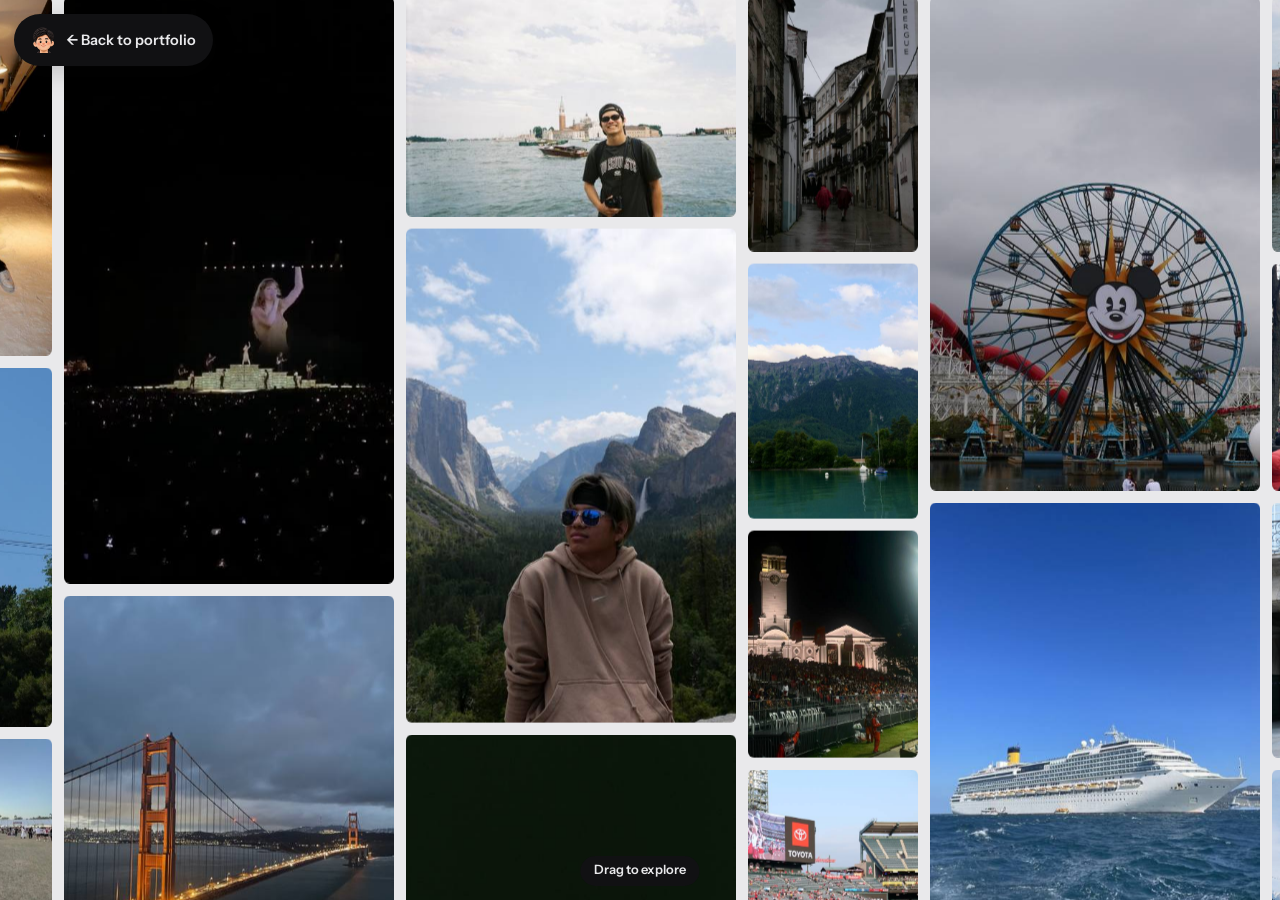
==== commit 04ffe84a: "Photo wall: captions name the state or country Co-Authored-By: Claude Opus 5.5 <noreply@anthropic.co" ====
--- a/life.html
+++ b/life.html
@@ -70,7 +70,7 @@
   (function () {
     var cv = document.getElementById('cv'); if (!cv) return;
     var world = document.getElementById('cvw');
-    var ITEMS = [{"cat": "Game day", "t": "49ers", "src": "img/life/p000-49ers.jpg", "th": "img/life/t/p000-49ers.jpg", "w": 460, "h": 613}, {"cat": "Game day", "t": "49ers, Levi’s Stadium", "src": "img/life/49ers-flag.jpg", "th": "img/life/t/49ers-flag.jpg", "w": 460, "h": 613}, {"cat": "Game day", "t": "49ers", "src": "img/life/p002-49ers.jpg", "th": "img/life/t/p002-49ers.jpg", "w": 460, "h": 613}, {"cat": "Game day", "t": "Angels", "src": "img/life/p003-angels.jpg", "th": "img/life/t/p003-angels.jpg", "w": 460, "h": 613}, {"cat": "Game day", "t": "Angels game", "src": "img/life/angels.jpg", "th": "img/life/t/angels.jpg", "w": 460, "h": 802}, {"cat": "Game day", "t": "Angels", "src": "img/life/p005-angels.jpg", "th": "img/life/t/p005-angels.jpg", "w": 460, "h": 689}, {"cat": "Travel", "t": "Barcelona", "src": "img/life/p006-barcelona.jpg", "th": "img/life/t/p006-barcelona.jpg", "w": 460, "h": 689}, {"cat": "Travel", "t": "Barcelona", "src": "img/life/p007-barcelona.jpg", "th": "img/life/t/p007-barcelona.jpg", "w": 460, "h": 689}, {"cat": "Travel", "t": "Barcelona", "src": "img/life/p008-barcelona.jpg", "th": "img/life/t/p008-barcelona.jpg", "w": 460, "h": 689}, {"cat": "Travel", "t": "Barcelona", "src": "img/life/p009-barcelona.jpg", "th": "img/life/t/p009-barcelona.jpg", "w": 460, "h": 689}, {"cat": "Travel", "t": "Barcelona", "src": "img/life/p010-barcelona.jpg", "th": "img/life/t/p010-barcelona.jpg", "w": 460, "h": 689}, {"cat": "Travel", "t": "Sagrada Família, Barcelona", "src": "img/life/sagrada.jpg", "th": "img/life/t/sagrada.jpg", "w": 460, "h": 689}, {"cat": "Travel", "t": "Casa Batlló, Barcelona", "src": "img/life/batllo.jpg", "th": "img/life/t/batllo.jpg", "w": 460, "h": 689}, {"cat": "Travel", "t": "Barcelona", "src": "img/life/p013-barcelona.jpg", "th": "img/life/t/p013-barcelona.jpg", "w": 460, "h": 689}, {"cat": "Travel", "t": "Barcelona", "src": "img/life/p014-barcelona.jpg", "th": "img/life/t/p014-barcelona.jpg", "w": 460, "h": 689}, {"cat": "Travel", "t": "Park Güell, Barcelona", "src": "img/life/guell.jpg", "th": "img/life/t/guell.jpg", "w": 460, "h": 689}, {"cat": "Travel", "t": "Barcelona", "src": "img/life/p016-barcelona.jpg", "th": "img/life/t/p016-barcelona.jpg", "w": 460, "h": 689}, {"cat": "Travel", "t": "Barcelona", "src": "img/life/p017-barcelona.jpg", "th": "img/life/t/p017-barcelona.jpg", "w": 460, "h": 689}, {"cat": "Concerts", "t": "BLACKPINK, from the seats", "src": "img/life/bp-seats.jpg", "th": "img/life/t/bp-seats.jpg", "w": 460, "h": 613}, {"cat": "Concerts", "t": "The R&B Tour, Levi’s Stadium", "src": "img/life/rnb-stage-photo.jpg", "th": "img/life/t/rnb-stage-photo.jpg", "w": 460, "h": 613}, {"cat": "Concerts", "t": "BLACKPINK, SoFi Stadium", "src": "img/life/bp-stage.jpg", "th": "img/life/t/bp-stage.jpg", "w": 460, "h": 613}, {"cat": "Concerts", "t": "BLACKPINK", "src": "img/life/p020-blackpink-concert.jpg", "th": "img/life/t/p020-blackpink-concert.jpg", "w": 460, "h": 613}, {"cat": "Travel", "t": "Camino de Santiago", "src": "img/life/p021-camino-de-santiago.jpg", "th": "img/life/t/p021-camino-de-santiago.jpg", "w": 460, "h": 690}, {"cat": "Travel", "t": "Europe summer recap", "src": "img/life/v/europe-2026.mp4", "th": "img/life/t/europe-2026.jpg", "w": 1280, "h": 720, "type": "video", "hd": "img/life/hd/europe-2026.mp4"}, {"cat": "Travel", "t": "Camino de Santiago", "src": "img/life/p022-camino-de-santiago.jpg", "th": "img/life/t/p022-camino-de-santiago.jpg", "w": 460, "h": 689}, {"cat": "Travel", "t": "Camino de Santiago", "src": "img/life/p023-camino-de-santiago.jpg", "th": "img/life/t/p023-camino-de-santiago.jpg", "w": 460, "h": 689}, {"cat": "Travel", "t": "Camino de Santiago", "src": "img/life/camino-marker.jpg", "th": "img/life/t/camino-marker.jpg", "w": 460, "h": 689}, {"cat": "Travel", "t": "Camino de Santiago", "src": "img/life/p025-camino-de-santiago.jpg", "th": "img/life/t/p025-camino-de-santiago.jpg", "w": 460, "h": 689}, {"cat": "Travel", "t": "Camino de Santiago", "src": "img/life/p026-camino-de-santiago.jpg", "th": "img/life/t/p026-camino-de-santiago.jpg", "w": 460, "h": 689}, {"cat": "Travel", "t": "Camino de Santiago", "src": "img/life/camino-mural.jpg", "th": "img/life/t/camino-mural.jpg", "w": 460, "h": 689}, {"cat": "Travel", "t": "Camino de Santiago", "src": "img/life/p028-camino-de-santiago.jpg", "th": "img/life/t/p028-camino-de-santiago.jpg", "w": 460, "h": 689}, {"cat": "Travel", "t": "Camino de Santiago", "src": "img/life/p029-camino-de-santiago.jpg", "th": "img/life/t/p029-camino-de-santiago.jpg", "w": 460, "h": 689}, {"cat": "Travel", "t": "Camino de Santiago", "src": "img/life/p030-camino-de-santiago.jpg", "th": "img/life/t/p030-camino-de-santiago.jpg", "w": 460, "h": 689}, {"cat": "Travel", "t": "Camino de Santiago", "src": "img/life/p031-camino-de-santiago.jpg", "th": "img/life/t/p031-camino-de-santiago.jpg", "w": 460, "h": 689}, {"cat": "Travel", "t": "Camino de Santiago", "src": "img/life/p032-camino-de-santiago.jpg", "th": "img/life/t/p032-camino-de-santiago.jpg", "w": 460, "h": 689}, {"cat": "Travel", "t": "Camino de Santiago", "src": "img/life/p033-camino-de-santiago.jpg", "th": "img/life/t/p033-camino-de-santiago.jpg", "w": 460, "h": 689}, {"cat": "Travel", "t": "Camino de Santiago", "src": "img/life/camino-cat.jpg", "th": "img/life/t/camino-cat.jpg", "w": 460, "h": 689}, {"cat": "Travel", "t": "Camino de Santiago", "src": "img/life/p035-camino-de-santiago.jpg", "th": "img/life/t/p035-camino-de-santiago.jpg", "w": 460, "h": 689}, {"cat": "Travel", "t": "Camino de Santiago", "src": "img/life/camino-food.jpg", "th": "img/life/t/camino-food.jpg", "w": 460, "h": 689}, {"cat": "Travel", "t": "Camino, the finish in Santiago", "src": "img/life/camino-end.jpg", "th": "img/life/t/camino-end.jpg", "w": 460, "h": 689}, {"cat": "Travel", "t": "Camino de Santiago", "src": "img/life/p038-camino-de-santiago.jpg", "th": "img/life/t/p038-camino-de-santiago.jpg", "w": 460, "h": 689}, {"cat": "Travel", "t": "Camino de Santiago", "src": "img/life/p039-camino-de-santiago.jpg", "th": "img/life/t/p039-camino-de-santiago.jpg", "w": 460, "h": 613}, {"cat": "Travel", "t": "Chicago", "src": "img/life/p040-chicago.jpg", "th": "img/life/t/p040-chicago.jpg", "w": 460, "h": 613}, {"cat": "Travel", "t": "Chicago recap", "src": "img/life/v/chicago-2025.mp4", "th": "img/life/t/chicago-2025.jpg", "w": 720, "h": 1280, "type": "video", "hd": "img/life/hd/chicago-2025.mp4"}, {"cat": "Travel", "t": "Chicago", "src": "img/life/chicago-bean.jpg", "th": "img/life/t/chicago-bean.jpg", "w": 460, "h": 613}, {"cat": "Travel", "t": "Chicago", "src": "img/life/p042-chicago.jpg", "th": "img/life/t/p042-chicago.jpg", "w": 460, "h": 613}, {"cat": "Travel", "t": "Thanksgiving parade, Chicago", "src": "img/life/chicago-parade.jpg", "th": "img/life/t/chicago-parade.jpg", "w": 460, "h": 613}, {"cat": "Travel", "t": "Chicago", "src": "img/life/p044-chicago.jpg", "th": "img/life/t/p044-chicago.jpg", "w": 460, "h": 613}, {"cat": "Concerts", "t": "Coachella", "src": "img/life/p045-coachella.jpg", "th": "img/life/t/p045-coachella.jpg", "w": 460, "h": 689}, {"cat": "Concerts", "t": "Coachella recap", "src": "img/life/v/coachella-2026.mp4", "th": "img/life/t/coachella-2026.jpg", "w": 960, "h": 720, "type": "video", "hd": "img/life/hd/coachella-2026.mp4"}, {"cat": "Concerts", "t": "The R&B Tour", "src": "img/life/v/rnb-sunset.mp4", "th": "img/life/t/rnb-sunset.jpg", "w": 1280, "h": 720, "type": "video", "hd": "img/life/hd/rnb-sunset.mp4"}, {"cat": "Concerts", "t": "Coachella, on film", "src": "img/life/coachella-film.jpg", "th": "img/life/t/coachella-film.jpg", "w": 460, "h": 307}, {"cat": "Concerts", "t": "Coachella", "src": "img/life/p047-coachella.jpg", "th": "img/life/t/p047-coachella.jpg", "w": 460, "h": 307}, {"cat": "Concerts", "t": "Coachella", "src": "img/life/p048-coachella.jpg", "th": "img/life/t/p048-coachella.jpg", "w": 460, "h": 689}, {"cat": "Concerts", "t": "Coachella", "src": "img/life/p049-coachella.jpg", "th": "img/life/t/p049-coachella.jpg", "w": 460, "h": 689}, {"cat": "Concerts", "t": "The R&B Tour", "src": "img/life/v/rnb-entrance.mp4", "th": "img/life/t/rnb-entrance.jpg", "w": 1280, "h": 720, "type": "video", "hd": "img/life/hd/rnb-entrance.mp4"}, {"cat": "Concerts", "t": "Coachella", "src": "img/life/coachella-orange.jpg", "th": "img/life/t/coachella-orange.jpg", "w": 460, "h": 307}, {"cat": "Concerts", "t": "Coachella", "src": "img/life/coachella-tent.jpg", "th": "img/life/t/coachella-tent.jpg", "w": 460, "h": 689}, {"cat": "Concerts", "t": "Coachella", "src": "img/life/p052-coachella.jpg", "th": "img/life/t/p052-coachella.jpg", "w": 460, "h": 689}, {"cat": "Travel", "t": "Disneyland", "src": "img/life/p053-disney.jpg", "th": "img/life/t/p053-disney.jpg", "w": 460, "h": 689}, {"cat": "Travel", "t": "Disneyland", "src": "img/life/p054-disney.jpg", "th": "img/life/t/p054-disney.jpg", "w": 460, "h": 689}, {"cat": "Travel", "t": "Disneyland", "src": "img/life/p055-disney.jpg", "th": "img/life/t/p055-disney.jpg", "w": 460, "h": 689}, {"cat": "Travel", "t": "Disneyland", "src": "img/life/p056-disney.jpg", "th": "img/life/t/p056-disney.jpg", "w": 460, "h": 689}, {"cat": "Travel", "t": "Disneyland", "src": "img/life/p057-disney.jpg", "th": "img/life/t/p057-disney.jpg", "w": 460, "h": 689}, {"cat": "Travel", "t": "Disneyland", "src": "img/life/p058-disney.jpg", "th": "img/life/t/p058-disney.jpg", "w": 460, "h": 689}, {"cat": "Travel", "t": "Disneyland", "src": "img/life/p059-disney.jpg", "th": "img/life/t/p059-disney.jpg", "w": 460, "h": 689}, {"cat": "Travel", "t": "Disneyland", "src": "img/life/p060-disney.jpg", "th": "img/life/t/p060-disney.jpg", "w": 460, "h": 307}, {"cat": "Travel", "t": "Disneyland", "src": "img/life/p061-disney.jpg", "th": "img/life/t/p061-disney.jpg", "w": 460, "h": 689}, {"cat": "Travel", "t": "Disneyland", "src": "img/life/p062-disney.jpg", "th": "img/life/t/p062-disney.jpg", "w": 460, "h": 307}, {"cat": "Travel", "t": "Disneyland", "src": "img/life/p063-disney.jpg", "th": "img/life/t/p063-disney.jpg", "w": 460, "h": 689}, {"cat": "Travel", "t": "Disneyland", "src": "img/life/p064-disney.jpg", "th": "img/life/t/p064-disney.jpg", "w": 460, "h": 689}, {"cat": "Travel", "t": "Disneyland", "src": "img/life/p065-disney.jpg", "th": "img/life/t/p065-disney.jpg", "w": 460, "h": 689}, {"cat": "Game day", "t": "F1", "src": "img/life/p066-f1-racing.jpg", "th": "img/life/t/p066-f1-racing.jpg", "w": 460, "h": 613}, {"cat": "Game day", "t": "F1", "src": "img/life/p067-f1-racing.jpg", "th": "img/life/t/p067-f1-racing.jpg", "w": 460, "h": 613}, {"cat": "Game day", "t": "Singapore Grand Prix", "src": "img/life/f1-car.jpg", "th": "img/life/t/f1-car.jpg", "w": 460, "h": 613}, {"cat": "Game day", "t": "F1", "src": "img/life/p069-f1-racing.jpg", "th": "img/life/t/p069-f1-racing.jpg", "w": 460, "h": 613}, {"cat": "Game day", "t": "F1 show run", "src": "img/life/f1-redbull.jpg", "th": "img/life/t/f1-redbull.jpg", "w": 460, "h": 613}, {"cat": "Game day", "t": "F1", "src": "img/life/p071-f1-racing.jpg", "th": "img/life/t/p071-f1-racing.jpg", "w": 460, "h": 613}, {"cat": "Film", "t": "On film", "src": "img/life/film-lake.jpg", "th": "img/life/t/film-lake.jpg", "w": 460, "h": 307}, {"cat": "Film", "t": "On film", "src": "img/life/p073-film.jpg", "th": "img/life/t/p073-film.jpg", "w": 460, "h": 307}, {"cat": "Film", "t": "On film, Venice", "src": "img/life/film-venice.jpg", "th": "img/life/t/film-venice.jpg", "w": 460, "h": 307}, {"cat": "Film", "t": "On film, Venice", "src": "img/life/film-water.jpg", "th": "img/life/t/film-water.jpg", "w": 460, "h": 307}, {"cat": "Film", "t": "On film", "src": "img/life/p076-film.jpg", "th": "img/life/t/p076-film.jpg", "w": 460, "h": 307}, {"cat": "Film", "t": "On film", "src": "img/life/p077-film.jpg", "th": "img/life/t/p077-film.jpg", "w": 460, "h": 311}, {"cat": "Film", "t": "On film, Grand Canyon", "src": "img/life/film-canyon.jpg", "th": "img/life/t/film-canyon.jpg", "w": 460, "h": 311}, {"cat": "Film", "t": "On film", "src": "img/life/p079-film.jpg", "th": "img/life/t/p079-film.jpg", "w": 460, "h": 681}, {"cat": "Film", "t": "On film", "src": "img/life/film-ramen.jpg", "th": "img/life/t/film-ramen.jpg", "w": 460, "h": 311}, {"cat": "Film", "t": "On film", "src": "img/life/p081-film.jpg", "th": "img/life/t/p081-film.jpg", "w": 460, "h": 311}, {"cat": "Film", "t": "On film, Golden Gate", "src": "img/life/film-ggb.jpg", "th": "img/life/t/film-ggb.jpg", "w": 460, "h": 311}, {"cat": "Film", "t": "On film", "src": "img/life/p083-film.jpg", "th": "img/life/t/p083-film.jpg", "w": 460, "h": 688}, {"cat": "Film", "t": "On film", "src": "img/life/film-coast.jpg", "th": "img/life/t/film-coast.jpg", "w": 460, "h": 688}, {"cat": "Travel", "t": "Grindelwald", "src": "img/life/p085-grindelwald.jpg", "th": "img/life/t/p085-grindelwald.jpg", "w": 460, "h": 307}, {"cat": "Travel", "t": "Grindelwald", "src": "img/life/p086-grindelwald.jpg", "th": "img/life/t/p086-grindelwald.jpg", "w": 460, "h": 689}, {"cat": "Travel", "t": "Grindelwald", "src": "img/life/grindelwald.jpg", "th": "img/life/t/grindelwald.jpg", "w": 460, "h": 689}, {"cat": "Travel", "t": "Swiss Alps", "src": "img/life/lauterbrunnen.jpg", "th": "img/life/t/lauterbrunnen.jpg", "w": 460, "h": 689}, {"cat": "Game day", "t": "Singapore Turf Club", "src": "img/life/turf-me.jpg", "th": "img/life/t/turf-me.jpg", "w": 460, "h": 613}, {"cat": "Game day", "t": "Horse racing", "src": "img/life/p090-house-racing.jpg", "th": "img/life/t/p090-house-racing.jpg", "w": 460, "h": 689}, {"cat": "Game day", "t": "Horse racing", "src": "img/life/p091-house-racing.jpg", "th": "img/life/t/p091-house-racing.jpg", "w": 460, "h": 689}, {"cat": "Travel", "t": "Interlaken", "src": "img/life/p092-interlaken.jpg", "th": "img/life/t/p092-interlaken.jpg", "w": 460, "h": 689}, {"cat": "Travel", "t": "Interlaken", "src": "img/life/p093-interlaken.jpg", "th": "img/life/t/p093-interlaken.jpg", "w": 460, "h": 690}, {"cat": "Travel", "t": "Interlaken", "src": "img/life/interlaken-cows.jpg", "th": "img/life/t/interlaken-cows.jpg", "w": 460, "h": 307}, {"cat": "Travel", "t": "Interlaken", "src": "img/life/p095-interlaken.jpg", "th": "img/life/t/p095-interlaken.jpg", "w": 460, "h": 689}, {"cat": "Travel", "t": "Interlaken", "src": "img/life/p096-interlaken.jpg", "th": "img/life/t/p096-interlaken.jpg", "w": 460, "h": 690}, {"cat": "Travel", "t": "Interlaken", "src": "img/life/p097-interlaken.jpg", "th": "img/life/t/p097-interlaken.jpg", "w": 460, "h": 689}, {"cat": "Travel", "t": "Interlaken", "src": "img/life/p098-interlaken.jpg", "th": "img/life/t/p098-interlaken.jpg", "w": 460, "h": 689}, {"cat": "Travel", "t": "Paragliding over Interlaken", "src": "img/life/paraglide.jpg", "th": "img/life/t/paraglide.jpg", "w": 460, "h": 613}, {"cat": "Travel", "t": "Interlaken", "src": "img/life/p100-interlaken.jpg", "th": "img/life/t/p100-interlaken.jpg", "w": 460, "h": 613}, {"cat": "Travel", "t": "Japan", "src": "img/life/p101-japan.jpg", "th": "img/life/t/p101-japan.jpg", "w": 460, "h": 718}, {"cat": "Travel", "t": "Penguin walk, Japan", "src": "img/life/japan-penguins.jpg", "th": "img/life/t/japan-penguins.jpg", "w": 460, "h": 689}, {"cat": "Travel", "t": "Japan", "src": "img/life/japan-night.jpg", "th": "img/life/t/japan-night.jpg", "w": 460, "h": 689}, {"cat": "Travel", "t": "Japan", "src": "img/life/p104-japan.jpg", "th": "img/life/t/p104-japan.jpg", "w": 460, "h": 689}, {"cat": "Travel", "t": "Japan", "src": "img/life/p105-japan.jpg", "th": "img/life/t/p105-japan.jpg", "w": 460, "h": 613}, {"cat": "Travel", "t": "Japan", "src": "img/life/p106-japan.jpg", "th": "img/life/t/p106-japan.jpg", "w": 460, "h": 689}, {"cat": "Travel", "t": "Japan", "src": "img/life/p107-japan.jpg", "th": "img/life/t/p107-japan.jpg", "w": 460, "h": 689}, {"cat": "Travel", "t": "Japan", "src": "img/life/p108-japan.jpg", "th": "img/life/t/p108-japan.jpg", "w": 460, "h": 689}, {"cat": "Travel", "t": "Autumn in Japan", "src": "img/life/japan-autumn.jpg", "th": "img/life/t/japan-autumn.jpg", "w": 460, "h": 689}, {"cat": "Travel", "t": "Japan", "src": "img/life/p110-japan.jpg", "th": "img/life/t/p110-japan.jpg", "w": 460, "h": 689}, {"cat": "Travel", "t": "Kyoto", "src": "img/life/japan-pagoda.jpg", "th": "img/life/t/japan-pagoda.jpg", "w": 460, "h": 689}, {"cat": "Travel", "t": "Japan", "src": "img/life/p112-japan.jpg", "th": "img/life/t/p112-japan.jpg", "w": 460, "h": 689}, {"cat": "Travel", "t": "Japan", "src": "img/life/p113-japan.jpg", "th": "img/life/t/p113-japan.jpg", "w": 460, "h": 689}, {"cat": "Travel", "t": "Japan", "src": "img/life/japan-lanterns.jpg", "th": "img/life/t/japan-lanterns.jpg", "w": 460, "h": 689}, {"cat": "Travel", "t": "Japan", "src": "img/life/p115-japan.jpg", "th": "img/life/t/p115-japan.jpg", "w": 460, "h": 613}, {"cat": "Game day", "t": "Lakers", "src": "img/life/lakers.jpg", "th": "img/life/t/lakers.jpg", "w": 460, "h": 613}, {"cat": "Travel", "t": "Madrid", "src": "img/life/p117-madrid.jpg", "th": "img/life/t/p117-madrid.jpg", "w": 460, "h": 689}, {"cat": "Travel", "t": "Madrid", "src": "img/life/madrid.jpg", "th": "img/life/t/madrid.jpg", "w": 460, "h": 689}, {"cat": "Travel", "t": "Madrid", "src": "img/life/p119-madrid.jpg", "th": "img/life/t/p119-madrid.jpg", "w": 460, "h": 689}, {"cat": "Travel", "t": "Paris", "src": "img/life/eiffel.jpg", "th": "img/life/t/eiffel.jpg", "w": 460, "h": 689}, {"cat": "Travel", "t": "The Louvre, Paris", "src": "img/life/louvre.jpg", "th": "img/life/t/louvre.jpg", "w": 460, "h": 307}, {"cat": "Travel", "t": "Paris", "src": "img/life/p122-paris.jpg", "th": "img/life/t/p122-paris.jpg", "w": 460, "h": 689}, {"cat": "Travel", "t": "Paris", "src": "img/life/p123-paris.jpg", "th": "img/life/t/p123-paris.jpg", "w": 460, "h": 689}, {"cat": "Game day", "t": "Roland-Garros", "src": "img/life/p124-paris.jpg", "th": "img/life/t/p124-paris.jpg", "w": 460, "h": 689}, {"cat": "Game day", "t": "Roland-Garros", "src": "img/life/roland-garros.jpg", "th": "img/life/t/roland-garros.jpg", "w": 460, "h": 307}, {"cat": "Game day", "t": "Roland-Garros", "src": "img/life/p126-paris.jpg", "th": "img/life/t/p126-paris.jpg", "w": 460, "h": 689}, {"cat": "Game day", "t": "Roland-Garros", "src": "img/life/p127-paris.jpg", "th": "img/life/t/p127-paris.jpg", "w": 460, "h": 689}, {"cat": "Travel", "t": "Porto", "src": "img/life/p128-porto.jpg", "th": "img/life/t/p128-porto.jpg", "w": 460, "h": 689}, {"cat": "Travel", "t": "Porto", "src": "img/life/p129-porto.jpg", "th": "img/life/t/p129-porto.jpg", "w": 460, "h": 689}, {"cat": "Travel", "t": "Porto", "src": "img/life/p130-porto.jpg", "th": "img/life/t/p130-porto.jpg", "w": 460, "h": 689}, {"cat": "Travel", "t": "Porto", "src": "img/life/porto-tram.jpg", "th": "img/life/t/porto-tram.jpg", "w": 460, "h": 689}, {"cat": "Travel", "t": "Porto", "src": "img/life/p132-porto.jpg", "th": "img/life/t/p132-porto.jpg", "w": 460, "h": 689}, {"cat": "Travel", "t": "Porto", "src": "img/life/p133-porto.jpg", "th": "img/life/t/p133-porto.jpg", "w": 460, "h": 689}, {"cat": "Travel", "t": "Porto", "src": "img/life/p134-porto.jpg", "th": "img/life/t/p134-porto.jpg", "w": 460, "h": 689}, {"cat": "Travel", "t": "Porto at sunset", "src": "img/life/porto-sunset.jpg", "th": "img/life/t/porto-sunset.jpg", "w": 460, "h": 689}, {"cat": "Random", "t": "Dumb and dumber", "src": "img/life/p136-random.jpg", "th": "img/life/t/p136-random.jpg", "w": 460, "h": 689}, {"cat": "Random", "t": "Cruise", "src": "img/life/p137-random.jpg", "th": "img/life/t/p137-random.jpg", "w": 460, "h": 613}, {"cat": "Random", "t": "Traitor from SF", "src": "img/life/p138-random.jpg", "th": "img/life/t/p138-random.jpg", "w": 460, "h": 689}, {"cat": "Random", "t": "Sunset", "src": "img/life/sunset.jpg", "th": "img/life/t/sunset.jpg", "w": 460, "h": 689}, {"cat": "Random", "t": "Boba", "src": "img/life/bulldog.jpg", "th": "img/life/t/bulldog.jpg", "w": 460, "h": 613}, {"cat": "Random", "t": "Boba the midnight killer", "src": "img/life/p141-random.jpg", "th": "img/life/t/p141-random.jpg", "w": 460, "h": 613}, {"cat": "Random", "t": "Mushroom hair", "src": "img/life/p142-random.jpg", "th": "img/life/t/p142-random.jpg", "w": 460, "h": 613}, {"cat": "Random", "t": "Lake Berryessa", "src": "img/life/lake-jump.jpg", "th": "img/life/t/lake-jump.jpg", "w": 460, "h": 613}, {"cat": "Random", "t": "Lake Berryessa", "src": "img/life/p144-random.jpg", "th": "img/life/t/p144-random.jpg", "w": 460, "h": 613}, {"cat": "Random", "t": "Eddie Hellfire", "src": "img/life/p145-random.jpg", "th": "img/life/t/p145-random.jpg", "w": 460, "h": 818}, {"cat": "Random", "t": "Lock in", "src": "img/life/p146-random.jpg", "th": "img/life/t/p146-random.jpg", "w": 460, "h": 307}, {"cat": "Travel", "t": "Road trip 2023", "src": "img/life/p147-road-trip-2023.jpg", "th": "img/life/t/p147-road-trip-2023.jpg", "w": 460, "h": 307}, {"cat": "Travel", "t": "Santa Monica Pier", "src": "img/life/route66.jpg", "th": "img/life/t/route66.jpg", "w": 460, "h": 689}, {"cat": "Travel", "t": "Road trip 2023", "src": "img/life/p149-road-trip-2023.jpg", "th": "img/life/t/p149-road-trip-2023.jpg", "w": 460, "h": 689}, {"cat": "Travel", "t": "Road trip 2023", "src": "img/life/p150-road-trip-2023.jpg", "th": "img/life/t/p150-road-trip-2023.jpg", "w": 460, "h": 613}, {"cat": "Travel", "t": "Big Sur road trip", "src": "img/life/bixby.jpg", "th": "img/life/t/bixby.jpg", "w": 460, "h": 613}, {"cat": "Travel", "t": "Joshua Tree", "src": "img/life/joshua-tree.jpg", "th": "img/life/t/joshua-tree.jpg", "w": 460, "h": 689}, {"cat": "Travel", "t": "Road trip 2023", "src": "img/life/p153-road-trip-2023.jpg", "th": "img/life/t/p153-road-trip-2023.jpg", "w": 460, "h": 689}, {"cat": "Travel", "t": "Road trip 2023", "src": "img/life/p154-road-trip-2023.jpg", "th": "img/life/t/p154-road-trip-2023.jpg", "w": 460, "h": 689}, {"cat": "Travel", "t": "Road trip 2023", "src": "img/life/p155-road-trip-2023.jpg", "th": "img/life/t/p155-road-trip-2023.jpg", "w": 460, "h": 689}, {"cat": "Travel", "t": "Road trip 2023", "src": "img/life/p156-road-trip-2023.jpg", "th": "img/life/t/p156-road-trip-2023.jpg", "w": 460, "h": 689}, {"cat": "Travel", "t": "San Francisco", "src": "img/life/p157-san-francisco.jpg", "th": "img/life/t/p157-san-francisco.jpg", "w": 460, "h": 613}, {"cat": "Travel", "t": "San Francisco", "src": "img/life/sf-ggb.jpg", "th": "img/life/t/sf-ggb.jpg", "w": 460, "h": 613}, {"cat": "Travel", "t": "San Francisco", "src": "img/life/p159-san-francisco.jpg", "th": "img/life/t/p159-san-francisco.jpg", "w": 460, "h": 613}, {"cat": "Travel", "t": "Sri Lanka", "src": "img/life/p160-sri-lanka.jpg", "th": "img/life/t/p160-sri-lanka.jpg", "w": 460, "h": 638}, {"cat": "Concerts", "t": "The Eras Tour", "src": "img/life/p161-taylor-swift-concert.jpg", "th": "img/life/t/p161-taylor-swift-concert.jpg", "w": 460, "h": 818}, {"cat": "Concerts", "t": "The R&B Tour", "src": "img/life/v/rnb-stage.mp4", "th": "img/life/t/rnb-stage.jpg", "w": 1280, "h": 720, "type": "video", "hd": "img/life/hd/rnb-stage.mp4"}, {"cat": "Concerts", "t": "The Eras Tour", "src": "img/life/eras-stage.jpg", "th": "img/life/t/eras-stage.jpg", "w": 460, "h": 818}, {"cat": "Concerts", "t": "The Eras Tour", "src": "img/life/p163-taylor-swift-concert.jpg", "th": "img/life/t/p163-taylor-swift-concert.jpg", "w": 460, "h": 818}, {"cat": "Travel", "t": "Thailand", "src": "img/life/thailand-view.jpg", "th": "img/life/t/thailand-view.jpg", "w": 460, "h": 613}, {"cat": "Travel", "t": "Thailand", "src": "img/life/p165-thailand.jpg", "th": "img/life/t/p165-thailand.jpg", "w": 460, "h": 613}, {"cat": "Travel", "t": "Thailand", "src": "img/life/thailand-temple.jpg", "th": "img/life/t/thailand-temple.jpg", "w": 460, "h": 345}, {"cat": "Travel", "t": "Venice", "src": "img/life/venice.jpg", "th": "img/life/t/venice.jpg", "w": 460, "h": 689}, {"cat": "Travel", "t": "Venice", "src": "img/life/p168-venice.jpg", "th": "img/life/t/p168-venice.jpg", "w": 460, "h": 689}, {"cat": "Travel", "t": "Venice", "src": "img/life/p169-venice.jpg", "th": "img/life/t/p169-venice.jpg", "w": 460, "h": 689}, {"cat": "Travel", "t": "Venice", "src": "img/life/venice-bridge.jpg", "th": "img/life/t/venice-bridge.jpg", "w": 460, "h": 689}, {"cat": "Game day", "t": "Warriors", "src": "img/life/p171-warriors.jpg", "th": "img/life/t/p171-warriors.jpg", "w": 460, "h": 613}, {"cat": "Game day", "t": "Warriors, Chase Center", "src": "img/life/warriors.jpg", "th": "img/life/t/warriors.jpg", "w": 460, "h": 613}, {"cat": "Swimming", "t": "Behind the blocks", "src": "img/life/swim-blocks.jpg", "th": "img/life/t/swim-blocks.jpg", "w": 460, "h": 575}, {"cat": "Swimming", "t": "Swimming", "src": "img/life/p174-swim.jpg", "th": "img/life/t/p174-swim.jpg", "w": 460, "h": 691}, {"cat": "Swimming", "t": "Butterfly", "src": "img/life/swim-fly.jpg", "th": "img/life/t/swim-fly.jpg", "w": 460, "h": 362}, {"cat": "Swimming", "t": "Freestyle", "src": "img/life/swim-free.jpg", "th": "img/life/t/swim-free.jpg", "w": 460, "h": 307}, {"cat": "Swimming", "t": "Breathing side", "src": "img/life/swim-breath.jpg", "th": "img/life/t/swim-breath.jpg", "w": 460, "h": 307}, {"cat": "Swimming", "t": "Ready on the block", "src": "img/life/swim-ready.jpg", "th": "img/life/t/swim-ready.jpg", "w": 460, "h": 690}, {"cat": "Travel", "t": "Disneyland parade", "src": "img/life/parade.jpg", "th": "img/life/t/parade.jpg", "w": 359, "h": 540}, {"cat": "Travel", "t": "On the cruise", "src": "img/life/cruise-sea.jpg", "th": "img/life/t/cruise-sea.jpg", "w": 460, "h": 613}, {"cat": "Travel", "t": "Cabin with a view", "src": "img/life/cabin.jpg", "th": "img/life/t/cabin.jpg", "w": 460, "h": 307}, {"cat": "Concerts", "t": "Coachella", "src": "img/life/coachella.jpg", "th": "img/life/t/coachella.jpg", "w": 460, "h": 345}, {"cat": "Swimming", "t": "Escape from Alcatraz", "src": "img/life/v/alcatraz.mp4", "th": "img/life/t/alcatraz.jpg", "w": 1280, "h": 960, "type": "video", "hd": "img/life/hd/alcatraz.mp4"}, {"cat": "Concerts", "t": "BLACKPINK, SoFi Stadium", "src": "img/life/v/blackpink.mp4", "th": "img/life/t/blackpink.jpg", "w": 720, "h": 1280, "type": "video", "hd": "img/life/hd/blackpink.mp4"}, {"cat": "Concerts", "t": "The R&B Tour", "src": "img/life/v/rnb-crowd.mp4", "th": "img/life/t/rnb-crowd.jpg", "w": 1280, "h": 720, "type": "video", "hd": "img/life/hd/rnb-crowd.mp4"}, {"cat": "Concerts", "t": "The Eras Tour", "src": "img/life/v/eras.mp4", "th": "img/life/t/eras.jpg", "w": 720, "h": 1280, "type": "video", "hd": "img/life/v/eras.mp4"}, {"cat": "Concerts", "t": "The Eras Tour", "src": "img/life/v/eras-2.mp4", "th": "img/life/t/eras-2.jpg", "w": 720, "h": 1280, "type": "video", "hd": "img/life/v/eras-2.mp4"}, {"cat": "Concerts", "t": "The Eras Tour", "src": "img/life/v/eras-3.mp4", "th": "img/life/t/eras-3.jpg", "w": 720, "h": 1280, "type": "video", "hd": "img/life/v/eras-3.mp4"}, {"cat": "Travel", "t": "Red Rock Canyon", "src": "img/life/v/red-rock.mp4", "th": "img/life/t/red-rock.jpg", "w": 1280, "h": 796, "type": "video", "hd": "img/life/hd/red-rock.mp4"}, {"cat": "Random", "t": "Coachella weekend, pool", "src": "img/life/v/pool.mp4", "th": "img/life/t/pool.jpg", "w": 1280, "h": 960, "type": "video", "hd": "img/life/hd/pool.mp4"}, {"cat": "Travel", "t": "Las Vegas", "src": "img/life/v/vegas.mp4", "th": "img/life/t/vegas.jpg", "w": 1280, "h": 720, "type": "video", "hd": "img/life/hd/vegas.mp4"}];
+    var ITEMS = [{"cat": "Game day", "t": "49ers, Santa Clara, CA", "src": "img/life/p000-49ers.jpg", "th": "img/life/t/p000-49ers.jpg", "w": 460, "h": 613}, {"cat": "Game day", "t": "49ers, Levi’s Stadium, CA", "src": "img/life/49ers-flag.jpg", "th": "img/life/t/49ers-flag.jpg", "w": 460, "h": 613}, {"cat": "Game day", "t": "49ers, Santa Clara, CA", "src": "img/life/p002-49ers.jpg", "th": "img/life/t/p002-49ers.jpg", "w": 460, "h": 613}, {"cat": "Game day", "t": "Angels, Anaheim, CA", "src": "img/life/p003-angels.jpg", "th": "img/life/t/p003-angels.jpg", "w": 460, "h": 613}, {"cat": "Game day", "t": "Angels game, Anaheim, CA", "src": "img/life/angels.jpg", "th": "img/life/t/angels.jpg", "w": 460, "h": 802}, {"cat": "Game day", "t": "Angels, Anaheim, CA", "src": "img/life/p005-angels.jpg", "th": "img/life/t/p005-angels.jpg", "w": 460, "h": 689}, {"cat": "Travel", "t": "Barcelona, Spain", "src": "img/life/p006-barcelona.jpg", "th": "img/life/t/p006-barcelona.jpg", "w": 460, "h": 689}, {"cat": "Travel", "t": "Barcelona, Spain", "src": "img/life/p007-barcelona.jpg", "th": "img/life/t/p007-barcelona.jpg", "w": 460, "h": 689}, {"cat": "Travel", "t": "Barcelona, Spain", "src": "img/life/p008-barcelona.jpg", "th": "img/life/t/p008-barcelona.jpg", "w": 460, "h": 689}, {"cat": "Travel", "t": "Barcelona, Spain", "src": "img/life/p009-barcelona.jpg", "th": "img/life/t/p009-barcelona.jpg", "w": 460, "h": 689}, {"cat": "Travel", "t": "Barcelona, Spain", "src": "img/life/p010-barcelona.jpg", "th": "img/life/t/p010-barcelona.jpg", "w": 460, "h": 689}, {"cat": "Travel", "t": "Sagrada Família, Barcelona, Spain", "src": "img/life/sagrada.jpg", "th": "img/life/t/sagrada.jpg", "w": 460, "h": 689}, {"cat": "Travel", "t": "Casa Batlló, Barcelona, Spain", "src": "img/life/batllo.jpg", "th": "img/life/t/batllo.jpg", "w": 460, "h": 689}, {"cat": "Travel", "t": "Barcelona, Spain", "src": "img/life/p013-barcelona.jpg", "th": "img/life/t/p013-barcelona.jpg", "w": 460, "h": 689}, {"cat": "Travel", "t": "Barcelona, Spain", "src": "img/life/p014-barcelona.jpg", "th": "img/life/t/p014-barcelona.jpg", "w": 460, "h": 689}, {"cat": "Travel", "t": "Park Güell, Barcelona, Spain", "src": "img/life/guell.jpg", "th": "img/life/t/guell.jpg", "w": 460, "h": 689}, {"cat": "Travel", "t": "Barcelona, Spain", "src": "img/life/p016-barcelona.jpg", "th": "img/life/t/p016-barcelona.jpg", "w": 460, "h": 689}, {"cat": "Travel", "t": "Barcelona, Spain", "src": "img/life/p017-barcelona.jpg", "th": "img/life/t/p017-barcelona.jpg", "w": 460, "h": 689}, {"cat": "Concerts", "t": "The Deadline Tour, from the seats, CA", "src": "img/life/bp-seats.jpg", "th": "img/life/t/bp-seats.jpg", "w": 460, "h": 613}, {"cat": "Concerts", "t": "The R&B Tour, Levi’s Stadium, CA", "src": "img/life/rnb-stage-photo.jpg", "th": "img/life/t/rnb-stage-photo.jpg", "w": 460, "h": 613}, {"cat": "Concerts", "t": "The Deadline Tour, SoFi Stadium, CA", "src": "img/life/bp-stage.jpg", "th": "img/life/t/bp-stage.jpg", "w": 460, "h": 613}, {"cat": "Concerts", "t": "The Deadline Tour, SoFi Stadium, CA", "src": "img/life/p020-blackpink-concert.jpg", "th": "img/life/t/p020-blackpink-concert.jpg", "w": 460, "h": 613}, {"cat": "Travel", "t": "Camino de Santiago, Spain", "src": "img/life/p021-camino-de-santiago.jpg", "th": "img/life/t/p021-camino-de-santiago.jpg", "w": 460, "h": 690}, {"cat": "Travel", "t": "Europe summer recap", "src": "img/life/v/europe-2026.mp4", "th": "img/life/t/europe-2026.jpg", "w": 1280, "h": 720, "type": "video", "hd": "img/life/hd/europe-2026.mp4"}, {"cat": "Travel", "t": "Camino de Santiago, Spain", "src": "img/life/p022-camino-de-santiago.jpg", "th": "img/life/t/p022-camino-de-santiago.jpg", "w": 460, "h": 689}, {"cat": "Travel", "t": "Camino de Santiago, Spain", "src": "img/life/p023-camino-de-santiago.jpg", "th": "img/life/t/p023-camino-de-santiago.jpg", "w": 460, "h": 689}, {"cat": "Travel", "t": "Camino de Santiago, Spain", "src": "img/life/camino-marker.jpg", "th": "img/life/t/camino-marker.jpg", "w": 460, "h": 689}, {"cat": "Travel", "t": "Camino de Santiago, Spain", "src": "img/life/p025-camino-de-santiago.jpg", "th": "img/life/t/p025-camino-de-santiago.jpg", "w": 460, "h": 689}, {"cat": "Travel", "t": "Camino de Santiago, Spain", "src": "img/life/p026-camino-de-santiago.jpg", "th": "img/life/t/p026-camino-de-santiago.jpg", "w": 460, "h": 689}, {"cat": "Travel", "t": "Camino de Santiago, Spain", "src": "img/life/camino-mural.jpg", "th": "img/life/t/camino-mural.jpg", "w": 460, "h": 689}, {"cat": "Travel", "t": "Camino de Santiago, Spain", "src": "img/life/p028-camino-de-santiago.jpg", "th": "img/life/t/p028-camino-de-santiago.jpg", "w": 460, "h": 689}, {"cat": "Travel", "t": "Camino de Santiago, Spain", "src": "img/life/p029-camino-de-santiago.jpg", "th": "img/life/t/p029-camino-de-santiago.jpg", "w": 460, "h": 689}, {"cat": "Travel", "t": "Camino de Santiago, Spain", "src": "img/life/p030-camino-de-santiago.jpg", "th": "img/life/t/p030-camino-de-santiago.jpg", "w": 460, "h": 689}, {"cat": "Travel", "t": "Camino de Santiago, Spain", "src": "img/life/p031-camino-de-santiago.jpg", "th": "img/life/t/p031-camino-de-santiago.jpg", "w": 460, "h": 689}, {"cat": "Travel", "t": "Camino de Santiago, Spain", "src": "img/life/p032-camino-de-santiago.jpg", "th": "img/life/t/p032-camino-de-santiago.jpg", "w": 460, "h": 689}, {"cat": "Travel", "t": "Camino de Santiago, Spain", "src": "img/life/p033-camino-de-santiago.jpg", "th": "img/life/t/p033-camino-de-santiago.jpg", "w": 460, "h": 689}, {"cat": "Travel", "t": "Camino de Santiago, Spain", "src": "img/life/camino-cat.jpg", "th": "img/life/t/camino-cat.jpg", "w": 460, "h": 689}, {"cat": "Travel", "t": "Camino de Santiago, Spain", "src": "img/life/p035-camino-de-santiago.jpg", "th": "img/life/t/p035-camino-de-santiago.jpg", "w": 460, "h": 689}, {"cat": "Travel", "t": "Camino de Santiago, Spain", "src": "img/life/camino-food.jpg", "th": "img/life/t/camino-food.jpg", "w": 460, "h": 689}, {"cat": "Travel", "t": "Camino, the finish in Santiago, Spain", "src": "img/life/camino-end.jpg", "th": "img/life/t/camino-end.jpg", "w": 460, "h": 689}, {"cat": "Travel", "t": "Camino de Santiago, Spain", "src": "img/life/p038-camino-de-santiago.jpg", "th": "img/life/t/p038-camino-de-santiago.jpg", "w": 460, "h": 689}, {"cat": "Travel", "t": "Camino de Santiago, Spain", "src": "img/life/p039-camino-de-santiago.jpg", "th": "img/life/t/p039-camino-de-santiago.jpg", "w": 460, "h": 613}, {"cat": "Travel", "t": "Chicago, IL", "src": "img/life/p040-chicago.jpg", "th": "img/life/t/p040-chicago.jpg", "w": 460, "h": 613}, {"cat": "Travel", "t": "Chicago recap, IL", "src": "img/life/v/chicago-2025.mp4", "th": "img/life/t/chicago-2025.jpg", "w": 720, "h": 1280, "type": "video", "hd": "img/life/hd/chicago-2025.mp4"}, {"cat": "Travel", "t": "Chicago, IL", "src": "img/life/chicago-bean.jpg", "th": "img/life/t/chicago-bean.jpg", "w": 460, "h": 613}, {"cat": "Travel", "t": "Chicago, IL", "src": "img/life/p042-chicago.jpg", "th": "img/life/t/p042-chicago.jpg", "w": 460, "h": 613}, {"cat": "Travel", "t": "Thanksgiving parade, Chicago, IL", "src": "img/life/chicago-parade.jpg", "th": "img/life/t/chicago-parade.jpg", "w": 460, "h": 613}, {"cat": "Travel", "t": "Chicago, IL", "src": "img/life/p044-chicago.jpg", "th": "img/life/t/p044-chicago.jpg", "w": 460, "h": 613}, {"cat": "Concerts", "t": "Coachella, Indio, CA", "src": "img/life/p045-coachella.jpg", "th": "img/life/t/p045-coachella.jpg", "w": 460, "h": 689}, {"cat": "Concerts", "t": "Coachella recap, Indio, CA", "src": "img/life/v/coachella-2026.mp4", "th": "img/life/t/coachella-2026.jpg", "w": 960, "h": 720, "type": "video", "hd": "img/life/hd/coachella-2026.mp4"}, {"cat": "Concerts", "t": "The R&B Tour, Levi’s Stadium, CA", "src": "img/life/v/rnb-sunset.mp4", "th": "img/life/t/rnb-sunset.jpg", "w": 1280, "h": 720, "type": "video", "hd": "img/life/hd/rnb-sunset.mp4"}, {"cat": "Concerts", "t": "Coachella on film, Indio, CA", "src": "img/life/coachella-film.jpg", "th": "img/life/t/coachella-film.jpg", "w": 460, "h": 307}, {"cat": "Concerts", "t": "Coachella, Indio, CA", "src": "img/life/p047-coachella.jpg", "th": "img/life/t/p047-coachella.jpg", "w": 460, "h": 307}, {"cat": "Concerts", "t": "Coachella, Indio, CA", "src": "img/life/p048-coachella.jpg", "th": "img/life/t/p048-coachella.jpg", "w": 460, "h": 689}, {"cat": "Concerts", "t": "Coachella, Indio, CA", "src": "img/life/p049-coachella.jpg", "th": "img/life/t/p049-coachella.jpg", "w": 460, "h": 689}, {"cat": "Concerts", "t": "The R&B Tour, Levi’s Stadium, CA", "src": "img/life/v/rnb-entrance.mp4", "th": "img/life/t/rnb-entrance.jpg", "w": 1280, "h": 720, "type": "video", "hd": "img/life/hd/rnb-entrance.mp4"}, {"cat": "Concerts", "t": "Coachella, Indio, CA", "src": "img/life/coachella-orange.jpg", "th": "img/life/t/coachella-orange.jpg", "w": 460, "h": 307}, {"cat": "Concerts", "t": "Coachella, Indio, CA", "src": "img/life/coachella-tent.jpg", "th": "img/life/t/coachella-tent.jpg", "w": 460, "h": 689}, {"cat": "Concerts", "t": "Coachella, Indio, CA", "src": "img/life/p052-coachella.jpg", "th": "img/life/t/p052-coachella.jpg", "w": 460, "h": 689}, {"cat": "Travel", "t": "Disneyland, CA", "src": "img/life/p053-disney.jpg", "th": "img/life/t/p053-disney.jpg", "w": 460, "h": 689}, {"cat": "Travel", "t": "Disneyland, CA", "src": "img/life/p054-disney.jpg", "th": "img/life/t/p054-disney.jpg", "w": 460, "h": 689}, {"cat": "Travel", "t": "Disneyland, CA", "src": "img/life/p055-disney.jpg", "th": "img/life/t/p055-disney.jpg", "w": 460, "h": 689}, {"cat": "Travel", "t": "Disneyland, CA", "src": "img/life/p056-disney.jpg", "th": "img/life/t/p056-disney.jpg", "w": 460, "h": 689}, {"cat": "Travel", "t": "Disneyland, CA", "src": "img/life/p057-disney.jpg", "th": "img/life/t/p057-disney.jpg", "w": 460, "h": 689}, {"cat": "Travel", "t": "Disneyland, CA", "src": "img/life/p058-disney.jpg", "th": "img/life/t/p058-disney.jpg", "w": 460, "h": 689}, {"cat": "Travel", "t": "Disneyland, CA", "src": "img/life/p059-disney.jpg", "th": "img/life/t/p059-disney.jpg", "w": 460, "h": 689}, {"cat": "Travel", "t": "Disneyland, CA", "src": "img/life/p060-disney.jpg", "th": "img/life/t/p060-disney.jpg", "w": 460, "h": 307}, {"cat": "Travel", "t": "Disneyland, CA", "src": "img/life/p061-disney.jpg", "th": "img/life/t/p061-disney.jpg", "w": 460, "h": 689}, {"cat": "Travel", "t": "Disneyland, CA", "src": "img/life/p062-disney.jpg", "th": "img/life/t/p062-disney.jpg", "w": 460, "h": 307}, {"cat": "Travel", "t": "Disneyland, CA", "src": "img/life/p063-disney.jpg", "th": "img/life/t/p063-disney.jpg", "w": 460, "h": 689}, {"cat": "Travel", "t": "Disneyland, CA", "src": "img/life/p064-disney.jpg", "th": "img/life/t/p064-disney.jpg", "w": 460, "h": 689}, {"cat": "Travel", "t": "Disneyland, CA", "src": "img/life/p065-disney.jpg", "th": "img/life/t/p065-disney.jpg", "w": 460, "h": 689}, {"cat": "Game day", "t": "F1", "src": "img/life/p066-f1-racing.jpg", "th": "img/life/t/p066-f1-racing.jpg", "w": 460, "h": 613}, {"cat": "Game day", "t": "F1", "src": "img/life/p067-f1-racing.jpg", "th": "img/life/t/p067-f1-racing.jpg", "w": 460, "h": 613}, {"cat": "Game day", "t": "Singapore Grand Prix", "src": "img/life/f1-car.jpg", "th": "img/life/t/f1-car.jpg", "w": 460, "h": 613}, {"cat": "Game day", "t": "F1", "src": "img/life/p069-f1-racing.jpg", "th": "img/life/t/p069-f1-racing.jpg", "w": 460, "h": 613}, {"cat": "Game day", "t": "F1 show run", "src": "img/life/f1-redbull.jpg", "th": "img/life/t/f1-redbull.jpg", "w": 460, "h": 613}, {"cat": "Game day", "t": "F1", "src": "img/life/p071-f1-racing.jpg", "th": "img/life/t/p071-f1-racing.jpg", "w": 460, "h": 613}, {"cat": "Film", "t": "On film", "src": "img/life/film-lake.jpg", "th": "img/life/t/film-lake.jpg", "w": 460, "h": 307}, {"cat": "Film", "t": "On film", "src": "img/life/p073-film.jpg", "th": "img/life/t/p073-film.jpg", "w": 460, "h": 307}, {"cat": "Film", "t": "On film, Venice, Italy", "src": "img/life/film-venice.jpg", "th": "img/life/t/film-venice.jpg", "w": 460, "h": 307}, {"cat": "Film", "t": "On film, Venice, Italy", "src": "img/life/film-water.jpg", "th": "img/life/t/film-water.jpg", "w": 460, "h": 307}, {"cat": "Film", "t": "On film", "src": "img/life/p076-film.jpg", "th": "img/life/t/p076-film.jpg", "w": 460, "h": 307}, {"cat": "Film", "t": "On film", "src": "img/life/p077-film.jpg", "th": "img/life/t/p077-film.jpg", "w": 460, "h": 311}, {"cat": "Film", "t": "On film, Grand Canyon, AZ", "src": "img/life/film-canyon.jpg", "th": "img/life/t/film-canyon.jpg", "w": 460, "h": 311}, {"cat": "Film", "t": "On film", "src": "img/life/p079-film.jpg", "th": "img/life/t/p079-film.jpg", "w": 460, "h": 681}, {"cat": "Film", "t": "On film", "src": "img/life/film-ramen.jpg", "th": "img/life/t/film-ramen.jpg", "w": 460, "h": 311}, {"cat": "Film", "t": "On film", "src": "img/life/p081-film.jpg", "th": "img/life/t/p081-film.jpg", "w": 460, "h": 311}, {"cat": "Film", "t": "On film, Golden Gate, CA", "src": "img/life/film-ggb.jpg", "th": "img/life/t/film-ggb.jpg", "w": 460, "h": 311}, {"cat": "Film", "t": "On film", "src": "img/life/p083-film.jpg", "th": "img/life/t/p083-film.jpg", "w": 460, "h": 688}, {"cat": "Film", "t": "On film", "src": "img/life/film-coast.jpg", "th": "img/life/t/film-coast.jpg", "w": 460, "h": 688}, {"cat": "Travel", "t": "Grindelwald, Switzerland", "src": "img/life/p085-grindelwald.jpg", "th": "img/life/t/p085-grindelwald.jpg", "w": 460, "h": 307}, {"cat": "Travel", "t": "Grindelwald, Switzerland", "src": "img/life/p086-grindelwald.jpg", "th": "img/life/t/p086-grindelwald.jpg", "w": 460, "h": 689}, {"cat": "Travel", "t": "Grindelwald, Switzerland", "src": "img/life/grindelwald.jpg", "th": "img/life/t/grindelwald.jpg", "w": 460, "h": 689}, {"cat": "Travel", "t": "Swiss Alps", "src": "img/life/lauterbrunnen.jpg", "th": "img/life/t/lauterbrunnen.jpg", "w": 460, "h": 689}, {"cat": "Game day", "t": "Singapore Turf Club, Singapore", "src": "img/life/turf-me.jpg", "th": "img/life/t/turf-me.jpg", "w": 460, "h": 613}, {"cat": "Game day", "t": "Horse racing", "src": "img/life/p090-house-racing.jpg", "th": "img/life/t/p090-house-racing.jpg", "w": 460, "h": 689}, {"cat": "Game day", "t": "Horse racing", "src": "img/life/p091-house-racing.jpg", "th": "img/life/t/p091-house-racing.jpg", "w": 460, "h": 689}, {"cat": "Travel", "t": "Interlaken, Switzerland", "src": "img/life/p092-interlaken.jpg", "th": "img/life/t/p092-interlaken.jpg", "w": 460, "h": 689}, {"cat": "Travel", "t": "Interlaken, Switzerland", "src": "img/life/p093-interlaken.jpg", "th": "img/life/t/p093-interlaken.jpg", "w": 460, "h": 690}, {"cat": "Travel", "t": "Interlaken, Switzerland", "src": "img/life/interlaken-cows.jpg", "th": "img/life/t/interlaken-cows.jpg", "w": 460, "h": 307}, {"cat": "Travel", "t": "Interlaken, Switzerland", "src": "img/life/p095-interlaken.jpg", "th": "img/life/t/p095-interlaken.jpg", "w": 460, "h": 689}, {"cat": "Travel", "t": "Interlaken, Switzerland", "src": "img/life/p096-interlaken.jpg", "th": "img/life/t/p096-interlaken.jpg", "w": 460, "h": 690}, {"cat": "Travel", "t": "Interlaken, Switzerland", "src": "img/life/p097-interlaken.jpg", "th": "img/life/t/p097-interlaken.jpg", "w": 460, "h": 689}, {"cat": "Travel", "t": "Interlaken, Switzerland", "src": "img/life/p098-interlaken.jpg", "th": "img/life/t/p098-interlaken.jpg", "w": 460, "h": 689}, {"cat": "Travel", "t": "Paragliding over Interlaken, Switzerland", "src": "img/life/paraglide.jpg", "th": "img/life/t/paraglide.jpg", "w": 460, "h": 613}, {"cat": "Travel", "t": "Interlaken, Switzerland", "src": "img/life/p100-interlaken.jpg", "th": "img/life/t/p100-interlaken.jpg", "w": 460, "h": 613}, {"cat": "Travel", "t": "Japan", "src": "img/life/p101-japan.jpg", "th": "img/life/t/p101-japan.jpg", "w": 460, "h": 718}, {"cat": "Travel", "t": "Penguin walk, Japan", "src": "img/life/japan-penguins.jpg", "th": "img/life/t/japan-penguins.jpg", "w": 460, "h": 689}, {"cat": "Travel", "t": "Japan", "src": "img/life/japan-night.jpg", "th": "img/life/t/japan-night.jpg", "w": 460, "h": 689}, {"cat": "Travel", "t": "Japan", "src": "img/life/p104-japan.jpg", "th": "img/life/t/p104-japan.jpg", "w": 460, "h": 689}, {"cat": "Travel", "t": "Japan", "src": "img/life/p105-japan.jpg", "th": "img/life/t/p105-japan.jpg", "w": 460, "h": 613}, {"cat": "Travel", "t": "Japan", "src": "img/life/p106-japan.jpg", "th": "img/life/t/p106-japan.jpg", "w": 460, "h": 689}, {"cat": "Travel", "t": "Japan", "src": "img/life/p107-japan.jpg", "th": "img/life/t/p107-japan.jpg", "w": 460, "h": 689}, {"cat": "Travel", "t": "Japan", "src": "img/life/p108-japan.jpg", "th": "img/life/t/p108-japan.jpg", "w": 460, "h": 689}, {"cat": "Travel", "t": "Autumn in Japan", "src": "img/life/japan-autumn.jpg", "th": "img/life/t/japan-autumn.jpg", "w": 460, "h": 689}, {"cat": "Travel", "t": "Japan", "src": "img/life/p110-japan.jpg", "th": "img/life/t/p110-japan.jpg", "w": 460, "h": 689}, {"cat": "Travel", "t": "Kyoto, Japan", "src": "img/life/japan-pagoda.jpg", "th": "img/life/t/japan-pagoda.jpg", "w": 460, "h": 689}, {"cat": "Travel", "t": "Japan", "src": "img/life/p112-japan.jpg", "th": "img/life/t/p112-japan.jpg", "w": 460, "h": 689}, {"cat": "Travel", "t": "Japan", "src": "img/life/p113-japan.jpg", "th": "img/life/t/p113-japan.jpg", "w": 460, "h": 689}, {"cat": "Travel", "t": "Japan", "src": "img/life/japan-lanterns.jpg", "th": "img/life/t/japan-lanterns.jpg", "w": 460, "h": 689}, {"cat": "Travel", "t": "Japan", "src": "img/life/p115-japan.jpg", "th": "img/life/t/p115-japan.jpg", "w": 460, "h": 613}, {"cat": "Game day", "t": "Lakers, Los Angeles, CA", "src": "img/life/lakers.jpg", "th": "img/life/t/lakers.jpg", "w": 460, "h": 613}, {"cat": "Travel", "t": "Madrid, Spain", "src": "img/life/p117-madrid.jpg", "th": "img/life/t/p117-madrid.jpg", "w": 460, "h": 689}, {"cat": "Travel", "t": "Madrid, Spain", "src": "img/life/madrid.jpg", "th": "img/life/t/madrid.jpg", "w": 460, "h": 689}, {"cat": "Travel", "t": "Madrid, Spain", "src": "img/life/p119-madrid.jpg", "th": "img/life/t/p119-madrid.jpg", "w": 460, "h": 689}, {"cat": "Travel", "t": "Paris, France", "src": "img/life/eiffel.jpg", "th": "img/life/t/eiffel.jpg", "w": 460, "h": 689}, {"cat": "Travel", "t": "The Louvre, Paris, France", "src": "img/life/louvre.jpg", "th": "img/life/t/louvre.jpg", "w": 460, "h": 307}, {"cat": "Travel", "t": "Paris, France", "src": "img/life/p122-paris.jpg", "th": "img/life/t/p122-paris.jpg", "w": 460, "h": 689}, {"cat": "Travel", "t": "Paris, France", "src": "img/life/p123-paris.jpg", "th": "img/life/t/p123-paris.jpg", "w": 460, "h": 689}, {"cat": "Game day", "t": "Roland-Garros, Paris, France", "src": "img/life/p124-paris.jpg", "th": "img/life/t/p124-paris.jpg", "w": 460, "h": 689}, {"cat": "Game day", "t": "Roland-Garros, Paris, France", "src": "img/life/roland-garros.jpg", "th": "img/life/t/roland-garros.jpg", "w": 460, "h": 307}, {"cat": "Game day", "t": "Roland-Garros, Paris, France", "src": "img/life/p126-paris.jpg", "th": "img/life/t/p126-paris.jpg", "w": 460, "h": 689}, {"cat": "Game day", "t": "Roland-Garros, Paris, France", "src": "img/life/p127-paris.jpg", "th": "img/life/t/p127-paris.jpg", "w": 460, "h": 689}, {"cat": "Travel", "t": "Porto, Portugal", "src": "img/life/p128-porto.jpg", "th": "img/life/t/p128-porto.jpg", "w": 460, "h": 689}, {"cat": "Travel", "t": "Porto, Portugal", "src": "img/life/p129-porto.jpg", "th": "img/life/t/p129-porto.jpg", "w": 460, "h": 689}, {"cat": "Travel", "t": "Porto, Portugal", "src": "img/life/p130-porto.jpg", "th": "img/life/t/p130-porto.jpg", "w": 460, "h": 689}, {"cat": "Travel", "t": "Porto, Portugal", "src": "img/life/porto-tram.jpg", "th": "img/life/t/porto-tram.jpg", "w": 460, "h": 689}, {"cat": "Travel", "t": "Porto, Portugal", "src": "img/life/p132-porto.jpg", "th": "img/life/t/p132-porto.jpg", "w": 460, "h": 689}, {"cat": "Travel", "t": "Porto, Portugal", "src": "img/life/p133-porto.jpg", "th": "img/life/t/p133-porto.jpg", "w": 460, "h": 689}, {"cat": "Travel", "t": "Porto, Portugal", "src": "img/life/p134-porto.jpg", "th": "img/life/t/p134-porto.jpg", "w": 460, "h": 689}, {"cat": "Travel", "t": "Porto at sunset, Portugal", "src": "img/life/porto-sunset.jpg", "th": "img/life/t/porto-sunset.jpg", "w": 460, "h": 689}, {"cat": "Random", "t": "Dumb and dumber", "src": "img/life/p136-random.jpg", "th": "img/life/t/p136-random.jpg", "w": 460, "h": 689}, {"cat": "Random", "t": "Cruise", "src": "img/life/p137-random.jpg", "th": "img/life/t/p137-random.jpg", "w": 460, "h": 613}, {"cat": "Random", "t": "Traitor from SF", "src": "img/life/p138-random.jpg", "th": "img/life/t/p138-random.jpg", "w": 460, "h": 689}, {"cat": "Random", "t": "Sunset", "src": "img/life/sunset.jpg", "th": "img/life/t/sunset.jpg", "w": 460, "h": 689}, {"cat": "Random", "t": "Boba", "src": "img/life/bulldog.jpg", "th": "img/life/t/bulldog.jpg", "w": 460, "h": 613}, {"cat": "Random", "t": "Boba the midnight killer", "src": "img/life/p141-random.jpg", "th": "img/life/t/p141-random.jpg", "w": 460, "h": 613}, {"cat": "Random", "t": "Mushroom hair", "src": "img/life/p142-random.jpg", "th": "img/life/t/p142-random.jpg", "w": 460, "h": 613}, {"cat": "Random", "t": "Lake Berryessa, CA", "src": "img/life/lake-jump.jpg", "th": "img/life/t/lake-jump.jpg", "w": 460, "h": 613}, {"cat": "Random", "t": "Lake Berryessa, CA", "src": "img/life/p144-random.jpg", "th": "img/life/t/p144-random.jpg", "w": 460, "h": 613}, {"cat": "Random", "t": "Eddie Hellfire", "src": "img/life/p145-random.jpg", "th": "img/life/t/p145-random.jpg", "w": 460, "h": 818}, {"cat": "Random", "t": "Lock in", "src": "img/life/p146-random.jpg", "th": "img/life/t/p146-random.jpg", "w": 460, "h": 307}, {"cat": "Travel", "t": "Road trip 2023", "src": "img/life/p147-road-trip-2023.jpg", "th": "img/life/t/p147-road-trip-2023.jpg", "w": 460, "h": 307}, {"cat": "Travel", "t": "Santa Monica Pier, CA", "src": "img/life/route66.jpg", "th": "img/life/t/route66.jpg", "w": 460, "h": 689}, {"cat": "Travel", "t": "Road trip 2023", "src": "img/life/p149-road-trip-2023.jpg", "th": "img/life/t/p149-road-trip-2023.jpg", "w": 460, "h": 689}, {"cat": "Travel", "t": "Road trip 2023", "src": "img/life/p150-road-trip-2023.jpg", "th": "img/life/t/p150-road-trip-2023.jpg", "w": 460, "h": 613}, {"cat": "Travel", "t": "Big Sur road trip, CA", "src": "img/life/bixby.jpg", "th": "img/life/t/bixby.jpg", "w": 460, "h": 613}, {"cat": "Travel", "t": "Joshua Tree, CA", "src": "img/life/joshua-tree.jpg", "th": "img/life/t/joshua-tree.jpg", "w": 460, "h": 689}, {"cat": "Travel", "t": "Road trip 2023", "src": "img/life/p153-road-trip-2023.jpg", "th": "img/life/t/p153-road-trip-2023.jpg", "w": 460, "h": 689}, {"cat": "Travel", "t": "Road trip 2023", "src": "img/life/p154-road-trip-2023.jpg", "th": "img/life/t/p154-road-trip-2023.jpg", "w": 460, "h": 689}, {"cat": "Travel", "t": "Road trip 2023", "src": "img/life/p155-road-trip-2023.jpg", "th": "img/life/t/p155-road-trip-2023.jpg", "w": 460, "h": 689}, {"cat": "Travel", "t": "Road trip 2023", "src": "img/life/p156-road-trip-2023.jpg", "th": "img/life/t/p156-road-trip-2023.jpg", "w": 460, "h": 689}, {"cat": "Travel", "t": "San Francisco, CA", "src": "img/life/p157-san-francisco.jpg", "th": "img/life/t/p157-san-francisco.jpg", "w": 460, "h": 613}, {"cat": "Travel", "t": "San Francisco, CA", "src": "img/life/sf-ggb.jpg", "th": "img/life/t/sf-ggb.jpg", "w": 460, "h": 613}, {"cat": "Travel", "t": "San Francisco, CA", "src": "img/life/p159-san-francisco.jpg", "th": "img/life/t/p159-san-francisco.jpg", "w": 460, "h": 613}, {"cat": "Travel", "t": "Sri Lanka", "src": "img/life/p160-sri-lanka.jpg", "th": "img/life/t/p160-sri-lanka.jpg", "w": 460, "h": 638}, {"cat": "Concerts", "t": "The Eras Tour, National Stadium, Singapore", "src": "img/life/p161-taylor-swift-concert.jpg", "th": "img/life/t/p161-taylor-swift-concert.jpg", "w": 460, "h": 818}, {"cat": "Concerts", "t": "The R&B Tour, Levi’s Stadium, CA", "src": "img/life/v/rnb-stage.mp4", "th": "img/life/t/rnb-stage.jpg", "w": 1280, "h": 720, "type": "video", "hd": "img/life/hd/rnb-stage.mp4"}, {"cat": "Concerts", "t": "The Eras Tour, National Stadium, Singapore", "src": "img/life/eras-stage.jpg", "th": "img/life/t/eras-stage.jpg", "w": 460, "h": 818}, {"cat": "Concerts", "t": "The Eras Tour, National Stadium, Singapore", "src": "img/life/p163-taylor-swift-concert.jpg", "th": "img/life/t/p163-taylor-swift-concert.jpg", "w": 460, "h": 818}, {"cat": "Travel", "t": "Thailand", "src": "img/life/thailand-view.jpg", "th": "img/life/t/thailand-view.jpg", "w": 460, "h": 613}, {"cat": "Travel", "t": "Thailand", "src": "img/life/p165-thailand.jpg", "th": "img/life/t/p165-thailand.jpg", "w": 460, "h": 613}, {"cat": "Travel", "t": "Thailand", "src": "img/life/thailand-temple.jpg", "th": "img/life/t/thailand-temple.jpg", "w": 460, "h": 345}, {"cat": "Travel", "t": "Venice, Italy", "src": "img/life/venice.jpg", "th": "img/life/t/venice.jpg", "w": 460, "h": 689}, {"cat": "Travel", "t": "Venice, Italy", "src": "img/life/p168-venice.jpg", "th": "img/life/t/p168-venice.jpg", "w": 460, "h": 689}, {"cat": "Travel", "t": "Venice, Italy", "src": "img/life/p169-venice.jpg", "th": "img/life/t/p169-venice.jpg", "w": 460, "h": 689}, {"cat": "Travel", "t": "Venice, Italy", "src": "img/life/venice-bridge.jpg", "th": "img/life/t/venice-bridge.jpg", "w": 460, "h": 689}, {"cat": "Game day", "t": "Warriors, San Francisco, CA", "src": "img/life/p171-warriors.jpg", "th": "img/life/t/p171-warriors.jpg", "w": 460, "h": 613}, {"cat": "Game day", "t": "Warriors, Chase Center, CA", "src": "img/life/warriors.jpg", "th": "img/life/t/warriors.jpg", "w": 460, "h": 613}, {"cat": "Swimming", "t": "Behind the blocks", "src": "img/life/swim-blocks.jpg", "th": "img/life/t/swim-blocks.jpg", "w": 460, "h": 575}, {"cat": "Swimming", "t": "Swimming", "src": "img/life/p174-swim.jpg", "th": "img/life/t/p174-swim.jpg", "w": 460, "h": 691}, {"cat": "Swimming", "t": "Butterfly", "src": "img/life/swim-fly.jpg", "th": "img/life/t/swim-fly.jpg", "w": 460, "h": 362}, {"cat": "Swimming", "t": "Freestyle", "src": "img/life/swim-free.jpg", "th": "img/life/t/swim-free.jpg", "w": 460, "h": 307}, {"cat": "Swimming", "t": "Breathing side", "src": "img/life/swim-breath.jpg", "th": "img/life/t/swim-breath.jpg", "w": 460, "h": 307}, {"cat": "Swimming", "t": "Ready on the block", "src": "img/life/swim-ready.jpg", "th": "img/life/t/swim-ready.jpg", "w": 460, "h": 690}, {"cat": "Travel", "t": "Disneyland parade, CA", "src": "img/life/parade.jpg", "th": "img/life/t/parade.jpg", "w": 359, "h": 540}, {"cat": "Travel", "t": "On the cruise", "src": "img/life/cruise-sea.jpg", "th": "img/life/t/cruise-sea.jpg", "w": 460, "h": 613}, {"cat": "Travel", "t": "Cabin with a view", "src": "img/life/cabin.jpg", "th": "img/life/t/cabin.jpg", "w": 460, "h": 307}, {"cat": "Concerts", "t": "Coachella, Indio, CA", "src": "img/life/coachella.jpg", "th": "img/life/t/coachella.jpg", "w": 460, "h": 345}, {"cat": "Swimming", "t": "Escape from Alcatraz", "src": "img/life/v/alcatraz.mp4", "th": "img/life/t/alcatraz.jpg", "w": 1280, "h": 960, "type": "video", "hd": "img/life/hd/alcatraz.mp4"}, {"cat": "Concerts", "t": "The Deadline Tour, SoFi Stadium, CA", "src": "img/life/v/blackpink.mp4", "th": "img/life/t/blackpink.jpg", "w": 720, "h": 1280, "type": "video", "hd": "img/life/hd/blackpink.mp4"}, {"cat": "Concerts", "t": "The R&B Tour, Levi’s Stadium, CA", "src": "img/life/v/rnb-crowd.mp4", "th": "img/life/t/rnb-crowd.jpg", "w": 1280, "h": 720, "type": "video", "hd": "img/life/hd/rnb-crowd.mp4"}, {"cat": "Concerts", "t": "The Eras Tour, National Stadium, Singapore", "src": "img/life/v/eras.mp4", "th": "img/life/t/eras.jpg", "w": 720, "h": 1280, "type": "video", "hd": "img/life/v/eras.mp4"}, {"cat": "Concerts", "t": "The Eras Tour, National Stadium, Singapore", "src": "img/life/v/eras-2.mp4", "th": "img/life/t/eras-2.jpg", "w": 720, "h": 1280, "type": "video", "hd": "img/life/v/eras-2.mp4"}, {"cat": "Concerts", "t": "The Eras Tour, National Stadium, Singapore", "src": "img/life/v/eras-3.mp4", "th": "img/life/t/eras-3.jpg", "w": 720, "h": 1280, "type": "video", "hd": "img/life/v/eras-3.mp4"}, {"cat": "Travel", "t": "Red Rock Canyon, NV", "src": "img/life/v/red-rock.mp4", "th": "img/life/t/red-rock.jpg", "w": 1280, "h": 796, "type": "video", "hd": "img/life/hd/red-rock.mp4"}, {"cat": "Random", "t": "Coachella weekend, pool", "src": "img/life/v/pool.mp4", "th": "img/life/t/pool.jpg", "w": 1280, "h": 960, "type": "video", "hd": "img/life/hd/pool.mp4"}, {"cat": "Travel", "t": "Las Vegas, NV", "src": "img/life/v/vegas.mp4", "th": "img/life/t/vegas.jpg", "w": 1280, "h": 720, "type": "video", "hd": "img/life/hd/vegas.mp4"}];
     var CATS = ['Travel', 'Swimming', 'Concerts', 'Game day', 'Film', 'Random'];
     var small = window.matchMedia('(max-width:600px)').matches;
     var still = window.matchMedia('(prefers-reduced-motion:reduce)').matches;
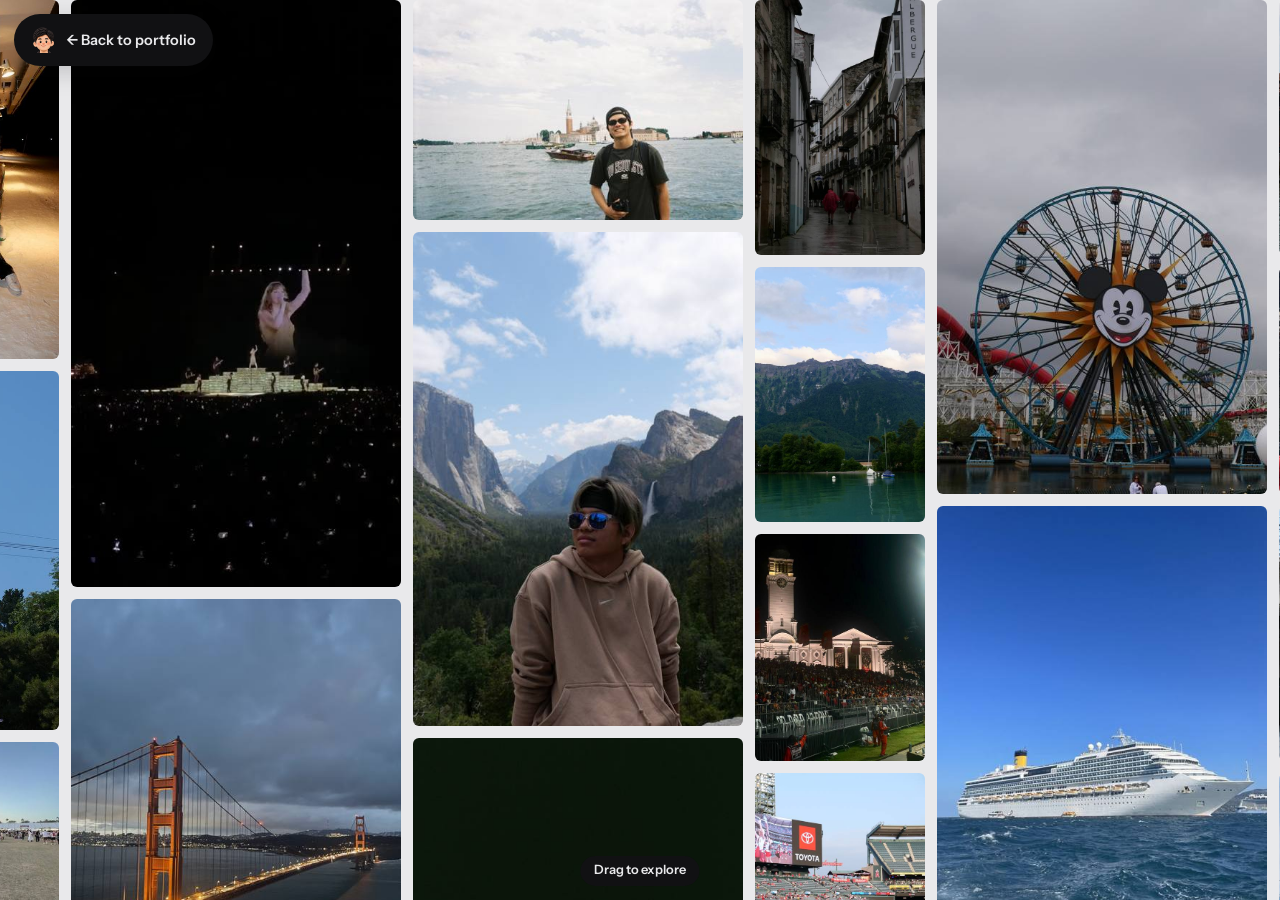
==== commit 2ff355af: "Photo wall: F1 and horse racing locations Co-Authored-By: Claude Opus 5.5 <noreply@anthropic.com> Cl" ====
--- a/life.html
+++ b/life.html
@@ -70,7 +70,7 @@
   (function () {
     var cv = document.getElementById('cv'); if (!cv) return;
     var world = document.getElementById('cvw');
-    var ITEMS = [{"cat": "Game day", "t": "49ers, Santa Clara, CA", "src": "img/life/p000-49ers.jpg", "th": "img/life/t/p000-49ers.jpg", "w": 460, "h": 613}, {"cat": "Game day", "t": "49ers, Levi’s Stadium, CA", "src": "img/life/49ers-flag.jpg", "th": "img/life/t/49ers-flag.jpg", "w": 460, "h": 613}, {"cat": "Game day", "t": "49ers, Santa Clara, CA", "src": "img/life/p002-49ers.jpg", "th": "img/life/t/p002-49ers.jpg", "w": 460, "h": 613}, {"cat": "Game day", "t": "Angels, Anaheim, CA", "src": "img/life/p003-angels.jpg", "th": "img/life/t/p003-angels.jpg", "w": 460, "h": 613}, {"cat": "Game day", "t": "Angels game, Anaheim, CA", "src": "img/life/angels.jpg", "th": "img/life/t/angels.jpg", "w": 460, "h": 802}, {"cat": "Game day", "t": "Angels, Anaheim, CA", "src": "img/life/p005-angels.jpg", "th": "img/life/t/p005-angels.jpg", "w": 460, "h": 689}, {"cat": "Travel", "t": "Barcelona, Spain", "src": "img/life/p006-barcelona.jpg", "th": "img/life/t/p006-barcelona.jpg", "w": 460, "h": 689}, {"cat": "Travel", "t": "Barcelona, Spain", "src": "img/life/p007-barcelona.jpg", "th": "img/life/t/p007-barcelona.jpg", "w": 460, "h": 689}, {"cat": "Travel", "t": "Barcelona, Spain", "src": "img/life/p008-barcelona.jpg", "th": "img/life/t/p008-barcelona.jpg", "w": 460, "h": 689}, {"cat": "Travel", "t": "Barcelona, Spain", "src": "img/life/p009-barcelona.jpg", "th": "img/life/t/p009-barcelona.jpg", "w": 460, "h": 689}, {"cat": "Travel", "t": "Barcelona, Spain", "src": "img/life/p010-barcelona.jpg", "th": "img/life/t/p010-barcelona.jpg", "w": 460, "h": 689}, {"cat": "Travel", "t": "Sagrada Família, Barcelona, Spain", "src": "img/life/sagrada.jpg", "th": "img/life/t/sagrada.jpg", "w": 460, "h": 689}, {"cat": "Travel", "t": "Casa Batlló, Barcelona, Spain", "src": "img/life/batllo.jpg", "th": "img/life/t/batllo.jpg", "w": 460, "h": 689}, {"cat": "Travel", "t": "Barcelona, Spain", "src": "img/life/p013-barcelona.jpg", "th": "img/life/t/p013-barcelona.jpg", "w": 460, "h": 689}, {"cat": "Travel", "t": "Barcelona, Spain", "src": "img/life/p014-barcelona.jpg", "th": "img/life/t/p014-barcelona.jpg", "w": 460, "h": 689}, {"cat": "Travel", "t": "Park Güell, Barcelona, Spain", "src": "img/life/guell.jpg", "th": "img/life/t/guell.jpg", "w": 460, "h": 689}, {"cat": "Travel", "t": "Barcelona, Spain", "src": "img/life/p016-barcelona.jpg", "th": "img/life/t/p016-barcelona.jpg", "w": 460, "h": 689}, {"cat": "Travel", "t": "Barcelona, Spain", "src": "img/life/p017-barcelona.jpg", "th": "img/life/t/p017-barcelona.jpg", "w": 460, "h": 689}, {"cat": "Concerts", "t": "The Deadline Tour, from the seats, CA", "src": "img/life/bp-seats.jpg", "th": "img/life/t/bp-seats.jpg", "w": 460, "h": 613}, {"cat": "Concerts", "t": "The R&B Tour, Levi’s Stadium, CA", "src": "img/life/rnb-stage-photo.jpg", "th": "img/life/t/rnb-stage-photo.jpg", "w": 460, "h": 613}, {"cat": "Concerts", "t": "The Deadline Tour, SoFi Stadium, CA", "src": "img/life/bp-stage.jpg", "th": "img/life/t/bp-stage.jpg", "w": 460, "h": 613}, {"cat": "Concerts", "t": "The Deadline Tour, SoFi Stadium, CA", "src": "img/life/p020-blackpink-concert.jpg", "th": "img/life/t/p020-blackpink-concert.jpg", "w": 460, "h": 613}, {"cat": "Travel", "t": "Camino de Santiago, Spain", "src": "img/life/p021-camino-de-santiago.jpg", "th": "img/life/t/p021-camino-de-santiago.jpg", "w": 460, "h": 690}, {"cat": "Travel", "t": "Europe summer recap", "src": "img/life/v/europe-2026.mp4", "th": "img/life/t/europe-2026.jpg", "w": 1280, "h": 720, "type": "video", "hd": "img/life/hd/europe-2026.mp4"}, {"cat": "Travel", "t": "Camino de Santiago, Spain", "src": "img/life/p022-camino-de-santiago.jpg", "th": "img/life/t/p022-camino-de-santiago.jpg", "w": 460, "h": 689}, {"cat": "Travel", "t": "Camino de Santiago, Spain", "src": "img/life/p023-camino-de-santiago.jpg", "th": "img/life/t/p023-camino-de-santiago.jpg", "w": 460, "h": 689}, {"cat": "Travel", "t": "Camino de Santiago, Spain", "src": "img/life/camino-marker.jpg", "th": "img/life/t/camino-marker.jpg", "w": 460, "h": 689}, {"cat": "Travel", "t": "Camino de Santiago, Spain", "src": "img/life/p025-camino-de-santiago.jpg", "th": "img/life/t/p025-camino-de-santiago.jpg", "w": 460, "h": 689}, {"cat": "Travel", "t": "Camino de Santiago, Spain", "src": "img/life/p026-camino-de-santiago.jpg", "th": "img/life/t/p026-camino-de-santiago.jpg", "w": 460, "h": 689}, {"cat": "Travel", "t": "Camino de Santiago, Spain", "src": "img/life/camino-mural.jpg", "th": "img/life/t/camino-mural.jpg", "w": 460, "h": 689}, {"cat": "Travel", "t": "Camino de Santiago, Spain", "src": "img/life/p028-camino-de-santiago.jpg", "th": "img/life/t/p028-camino-de-santiago.jpg", "w": 460, "h": 689}, {"cat": "Travel", "t": "Camino de Santiago, Spain", "src": "img/life/p029-camino-de-santiago.jpg", "th": "img/life/t/p029-camino-de-santiago.jpg", "w": 460, "h": 689}, {"cat": "Travel", "t": "Camino de Santiago, Spain", "src": "img/life/p030-camino-de-santiago.jpg", "th": "img/life/t/p030-camino-de-santiago.jpg", "w": 460, "h": 689}, {"cat": "Travel", "t": "Camino de Santiago, Spain", "src": "img/life/p031-camino-de-santiago.jpg", "th": "img/life/t/p031-camino-de-santiago.jpg", "w": 460, "h": 689}, {"cat": "Travel", "t": "Camino de Santiago, Spain", "src": "img/life/p032-camino-de-santiago.jpg", "th": "img/life/t/p032-camino-de-santiago.jpg", "w": 460, "h": 689}, {"cat": "Travel", "t": "Camino de Santiago, Spain", "src": "img/life/p033-camino-de-santiago.jpg", "th": "img/life/t/p033-camino-de-santiago.jpg", "w": 460, "h": 689}, {"cat": "Travel", "t": "Camino de Santiago, Spain", "src": "img/life/camino-cat.jpg", "th": "img/life/t/camino-cat.jpg", "w": 460, "h": 689}, {"cat": "Travel", "t": "Camino de Santiago, Spain", "src": "img/life/p035-camino-de-santiago.jpg", "th": "img/life/t/p035-camino-de-santiago.jpg", "w": 460, "h": 689}, {"cat": "Travel", "t": "Camino de Santiago, Spain", "src": "img/life/camino-food.jpg", "th": "img/life/t/camino-food.jpg", "w": 460, "h": 689}, {"cat": "Travel", "t": "Camino, the finish in Santiago, Spain", "src": "img/life/camino-end.jpg", "th": "img/life/t/camino-end.jpg", "w": 460, "h": 689}, {"cat": "Travel", "t": "Camino de Santiago, Spain", "src": "img/life/p038-camino-de-santiago.jpg", "th": "img/life/t/p038-camino-de-santiago.jpg", "w": 460, "h": 689}, {"cat": "Travel", "t": "Camino de Santiago, Spain", "src": "img/life/p039-camino-de-santiago.jpg", "th": "img/life/t/p039-camino-de-santiago.jpg", "w": 460, "h": 613}, {"cat": "Travel", "t": "Chicago, IL", "src": "img/life/p040-chicago.jpg", "th": "img/life/t/p040-chicago.jpg", "w": 460, "h": 613}, {"cat": "Travel", "t": "Chicago recap, IL", "src": "img/life/v/chicago-2025.mp4", "th": "img/life/t/chicago-2025.jpg", "w": 720, "h": 1280, "type": "video", "hd": "img/life/hd/chicago-2025.mp4"}, {"cat": "Travel", "t": "Chicago, IL", "src": "img/life/chicago-bean.jpg", "th": "img/life/t/chicago-bean.jpg", "w": 460, "h": 613}, {"cat": "Travel", "t": "Chicago, IL", "src": "img/life/p042-chicago.jpg", "th": "img/life/t/p042-chicago.jpg", "w": 460, "h": 613}, {"cat": "Travel", "t": "Thanksgiving parade, Chicago, IL", "src": "img/life/chicago-parade.jpg", "th": "img/life/t/chicago-parade.jpg", "w": 460, "h": 613}, {"cat": "Travel", "t": "Chicago, IL", "src": "img/life/p044-chicago.jpg", "th": "img/life/t/p044-chicago.jpg", "w": 460, "h": 613}, {"cat": "Concerts", "t": "Coachella, Indio, CA", "src": "img/life/p045-coachella.jpg", "th": "img/life/t/p045-coachella.jpg", "w": 460, "h": 689}, {"cat": "Concerts", "t": "Coachella recap, Indio, CA", "src": "img/life/v/coachella-2026.mp4", "th": "img/life/t/coachella-2026.jpg", "w": 960, "h": 720, "type": "video", "hd": "img/life/hd/coachella-2026.mp4"}, {"cat": "Concerts", "t": "The R&B Tour, Levi’s Stadium, CA", "src": "img/life/v/rnb-sunset.mp4", "th": "img/life/t/rnb-sunset.jpg", "w": 1280, "h": 720, "type": "video", "hd": "img/life/hd/rnb-sunset.mp4"}, {"cat": "Concerts", "t": "Coachella on film, Indio, CA", "src": "img/life/coachella-film.jpg", "th": "img/life/t/coachella-film.jpg", "w": 460, "h": 307}, {"cat": "Concerts", "t": "Coachella, Indio, CA", "src": "img/life/p047-coachella.jpg", "th": "img/life/t/p047-coachella.jpg", "w": 460, "h": 307}, {"cat": "Concerts", "t": "Coachella, Indio, CA", "src": "img/life/p048-coachella.jpg", "th": "img/life/t/p048-coachella.jpg", "w": 460, "h": 689}, {"cat": "Concerts", "t": "Coachella, Indio, CA", "src": "img/life/p049-coachella.jpg", "th": "img/life/t/p049-coachella.jpg", "w": 460, "h": 689}, {"cat": "Concerts", "t": "The R&B Tour, Levi’s Stadium, CA", "src": "img/life/v/rnb-entrance.mp4", "th": "img/life/t/rnb-entrance.jpg", "w": 1280, "h": 720, "type": "video", "hd": "img/life/hd/rnb-entrance.mp4"}, {"cat": "Concerts", "t": "Coachella, Indio, CA", "src": "img/life/coachella-orange.jpg", "th": "img/life/t/coachella-orange.jpg", "w": 460, "h": 307}, {"cat": "Concerts", "t": "Coachella, Indio, CA", "src": "img/life/coachella-tent.jpg", "th": "img/life/t/coachella-tent.jpg", "w": 460, "h": 689}, {"cat": "Concerts", "t": "Coachella, Indio, CA", "src": "img/life/p052-coachella.jpg", "th": "img/life/t/p052-coachella.jpg", "w": 460, "h": 689}, {"cat": "Travel", "t": "Disneyland, CA", "src": "img/life/p053-disney.jpg", "th": "img/life/t/p053-disney.jpg", "w": 460, "h": 689}, {"cat": "Travel", "t": "Disneyland, CA", "src": "img/life/p054-disney.jpg", "th": "img/life/t/p054-disney.jpg", "w": 460, "h": 689}, {"cat": "Travel", "t": "Disneyland, CA", "src": "img/life/p055-disney.jpg", "th": "img/life/t/p055-disney.jpg", "w": 460, "h": 689}, {"cat": "Travel", "t": "Disneyland, CA", "src": "img/life/p056-disney.jpg", "th": "img/life/t/p056-disney.jpg", "w": 460, "h": 689}, {"cat": "Travel", "t": "Disneyland, CA", "src": "img/life/p057-disney.jpg", "th": "img/life/t/p057-disney.jpg", "w": 460, "h": 689}, {"cat": "Travel", "t": "Disneyland, CA", "src": "img/life/p058-disney.jpg", "th": "img/life/t/p058-disney.jpg", "w": 460, "h": 689}, {"cat": "Travel", "t": "Disneyland, CA", "src": "img/life/p059-disney.jpg", "th": "img/life/t/p059-disney.jpg", "w": 460, "h": 689}, {"cat": "Travel", "t": "Disneyland, CA", "src": "img/life/p060-disney.jpg", "th": "img/life/t/p060-disney.jpg", "w": 460, "h": 307}, {"cat": "Travel", "t": "Disneyland, CA", "src": "img/life/p061-disney.jpg", "th": "img/life/t/p061-disney.jpg", "w": 460, "h": 689}, {"cat": "Travel", "t": "Disneyland, CA", "src": "img/life/p062-disney.jpg", "th": "img/life/t/p062-disney.jpg", "w": 460, "h": 307}, {"cat": "Travel", "t": "Disneyland, CA", "src": "img/life/p063-disney.jpg", "th": "img/life/t/p063-disney.jpg", "w": 460, "h": 689}, {"cat": "Travel", "t": "Disneyland, CA", "src": "img/life/p064-disney.jpg", "th": "img/life/t/p064-disney.jpg", "w": 460, "h": 689}, {"cat": "Travel", "t": "Disneyland, CA", "src": "img/life/p065-disney.jpg", "th": "img/life/t/p065-disney.jpg", "w": 460, "h": 689}, {"cat": "Game day", "t": "F1", "src": "img/life/p066-f1-racing.jpg", "th": "img/life/t/p066-f1-racing.jpg", "w": 460, "h": 613}, {"cat": "Game day", "t": "F1", "src": "img/life/p067-f1-racing.jpg", "th": "img/life/t/p067-f1-racing.jpg", "w": 460, "h": 613}, {"cat": "Game day", "t": "Singapore Grand Prix", "src": "img/life/f1-car.jpg", "th": "img/life/t/f1-car.jpg", "w": 460, "h": 613}, {"cat": "Game day", "t": "F1", "src": "img/life/p069-f1-racing.jpg", "th": "img/life/t/p069-f1-racing.jpg", "w": 460, "h": 613}, {"cat": "Game day", "t": "F1 show run", "src": "img/life/f1-redbull.jpg", "th": "img/life/t/f1-redbull.jpg", "w": 460, "h": 613}, {"cat": "Game day", "t": "F1", "src": "img/life/p071-f1-racing.jpg", "th": "img/life/t/p071-f1-racing.jpg", "w": 460, "h": 613}, {"cat": "Film", "t": "On film", "src": "img/life/film-lake.jpg", "th": "img/life/t/film-lake.jpg", "w": 460, "h": 307}, {"cat": "Film", "t": "On film", "src": "img/life/p073-film.jpg", "th": "img/life/t/p073-film.jpg", "w": 460, "h": 307}, {"cat": "Film", "t": "On film, Venice, Italy", "src": "img/life/film-venice.jpg", "th": "img/life/t/film-venice.jpg", "w": 460, "h": 307}, {"cat": "Film", "t": "On film, Venice, Italy", "src": "img/life/film-water.jpg", "th": "img/life/t/film-water.jpg", "w": 460, "h": 307}, {"cat": "Film", "t": "On film", "src": "img/life/p076-film.jpg", "th": "img/life/t/p076-film.jpg", "w": 460, "h": 307}, {"cat": "Film", "t": "On film", "src": "img/life/p077-film.jpg", "th": "img/life/t/p077-film.jpg", "w": 460, "h": 311}, {"cat": "Film", "t": "On film, Grand Canyon, AZ", "src": "img/life/film-canyon.jpg", "th": "img/life/t/film-canyon.jpg", "w": 460, "h": 311}, {"cat": "Film", "t": "On film", "src": "img/life/p079-film.jpg", "th": "img/life/t/p079-film.jpg", "w": 460, "h": 681}, {"cat": "Film", "t": "On film", "src": "img/life/film-ramen.jpg", "th": "img/life/t/film-ramen.jpg", "w": 460, "h": 311}, {"cat": "Film", "t": "On film", "src": "img/life/p081-film.jpg", "th": "img/life/t/p081-film.jpg", "w": 460, "h": 311}, {"cat": "Film", "t": "On film, Golden Gate, CA", "src": "img/life/film-ggb.jpg", "th": "img/life/t/film-ggb.jpg", "w": 460, "h": 311}, {"cat": "Film", "t": "On film", "src": "img/life/p083-film.jpg", "th": "img/life/t/p083-film.jpg", "w": 460, "h": 688}, {"cat": "Film", "t": "On film", "src": "img/life/film-coast.jpg", "th": "img/life/t/film-coast.jpg", "w": 460, "h": 688}, {"cat": "Travel", "t": "Grindelwald, Switzerland", "src": "img/life/p085-grindelwald.jpg", "th": "img/life/t/p085-grindelwald.jpg", "w": 460, "h": 307}, {"cat": "Travel", "t": "Grindelwald, Switzerland", "src": "img/life/p086-grindelwald.jpg", "th": "img/life/t/p086-grindelwald.jpg", "w": 460, "h": 689}, {"cat": "Travel", "t": "Grindelwald, Switzerland", "src": "img/life/grindelwald.jpg", "th": "img/life/t/grindelwald.jpg", "w": 460, "h": 689}, {"cat": "Travel", "t": "Swiss Alps", "src": "img/life/lauterbrunnen.jpg", "th": "img/life/t/lauterbrunnen.jpg", "w": 460, "h": 689}, {"cat": "Game day", "t": "Singapore Turf Club, Singapore", "src": "img/life/turf-me.jpg", "th": "img/life/t/turf-me.jpg", "w": 460, "h": 613}, {"cat": "Game day", "t": "Horse racing", "src": "img/life/p090-house-racing.jpg", "th": "img/life/t/p090-house-racing.jpg", "w": 460, "h": 689}, {"cat": "Game day", "t": "Horse racing", "src": "img/life/p091-house-racing.jpg", "th": "img/life/t/p091-house-racing.jpg", "w": 460, "h": 689}, {"cat": "Travel", "t": "Interlaken, Switzerland", "src": "img/life/p092-interlaken.jpg", "th": "img/life/t/p092-interlaken.jpg", "w": 460, "h": 689}, {"cat": "Travel", "t": "Interlaken, Switzerland", "src": "img/life/p093-interlaken.jpg", "th": "img/life/t/p093-interlaken.jpg", "w": 460, "h": 690}, {"cat": "Travel", "t": "Interlaken, Switzerland", "src": "img/life/interlaken-cows.jpg", "th": "img/life/t/interlaken-cows.jpg", "w": 460, "h": 307}, {"cat": "Travel", "t": "Interlaken, Switzerland", "src": "img/life/p095-interlaken.jpg", "th": "img/life/t/p095-interlaken.jpg", "w": 460, "h": 689}, {"cat": "Travel", "t": "Interlaken, Switzerland", "src": "img/life/p096-interlaken.jpg", "th": "img/life/t/p096-interlaken.jpg", "w": 460, "h": 690}, {"cat": "Travel", "t": "Interlaken, Switzerland", "src": "img/life/p097-interlaken.jpg", "th": "img/life/t/p097-interlaken.jpg", "w": 460, "h": 689}, {"cat": "Travel", "t": "Interlaken, Switzerland", "src": "img/life/p098-interlaken.jpg", "th": "img/life/t/p098-interlaken.jpg", "w": 460, "h": 689}, {"cat": "Travel", "t": "Paragliding over Interlaken, Switzerland", "src": "img/life/paraglide.jpg", "th": "img/life/t/paraglide.jpg", "w": 460, "h": 613}, {"cat": "Travel", "t": "Interlaken, Switzerland", "src": "img/life/p100-interlaken.jpg", "th": "img/life/t/p100-interlaken.jpg", "w": 460, "h": 613}, {"cat": "Travel", "t": "Japan", "src": "img/life/p101-japan.jpg", "th": "img/life/t/p101-japan.jpg", "w": 460, "h": 718}, {"cat": "Travel", "t": "Penguin walk, Japan", "src": "img/life/japan-penguins.jpg", "th": "img/life/t/japan-penguins.jpg", "w": 460, "h": 689}, {"cat": "Travel", "t": "Japan", "src": "img/life/japan-night.jpg", "th": "img/life/t/japan-night.jpg", "w": 460, "h": 689}, {"cat": "Travel", "t": "Japan", "src": "img/life/p104-japan.jpg", "th": "img/life/t/p104-japan.jpg", "w": 460, "h": 689}, {"cat": "Travel", "t": "Japan", "src": "img/life/p105-japan.jpg", "th": "img/life/t/p105-japan.jpg", "w": 460, "h": 613}, {"cat": "Travel", "t": "Japan", "src": "img/life/p106-japan.jpg", "th": "img/life/t/p106-japan.jpg", "w": 460, "h": 689}, {"cat": "Travel", "t": "Japan", "src": "img/life/p107-japan.jpg", "th": "img/life/t/p107-japan.jpg", "w": 460, "h": 689}, {"cat": "Travel", "t": "Japan", "src": "img/life/p108-japan.jpg", "th": "img/life/t/p108-japan.jpg", "w": 460, "h": 689}, {"cat": "Travel", "t": "Autumn in Japan", "src": "img/life/japan-autumn.jpg", "th": "img/life/t/japan-autumn.jpg", "w": 460, "h": 689}, {"cat": "Travel", "t": "Japan", "src": "img/life/p110-japan.jpg", "th": "img/life/t/p110-japan.jpg", "w": 460, "h": 689}, {"cat": "Travel", "t": "Kyoto, Japan", "src": "img/life/japan-pagoda.jpg", "th": "img/life/t/japan-pagoda.jpg", "w": 460, "h": 689}, {"cat": "Travel", "t": "Japan", "src": "img/life/p112-japan.jpg", "th": "img/life/t/p112-japan.jpg", "w": 460, "h": 689}, {"cat": "Travel", "t": "Japan", "src": "img/life/p113-japan.jpg", "th": "img/life/t/p113-japan.jpg", "w": 460, "h": 689}, {"cat": "Travel", "t": "Japan", "src": "img/life/japan-lanterns.jpg", "th": "img/life/t/japan-lanterns.jpg", "w": 460, "h": 689}, {"cat": "Travel", "t": "Japan", "src": "img/life/p115-japan.jpg", "th": "img/life/t/p115-japan.jpg", "w": 460, "h": 613}, {"cat": "Game day", "t": "Lakers, Los Angeles, CA", "src": "img/life/lakers.jpg", "th": "img/life/t/lakers.jpg", "w": 460, "h": 613}, {"cat": "Travel", "t": "Madrid, Spain", "src": "img/life/p117-madrid.jpg", "th": "img/life/t/p117-madrid.jpg", "w": 460, "h": 689}, {"cat": "Travel", "t": "Madrid, Spain", "src": "img/life/madrid.jpg", "th": "img/life/t/madrid.jpg", "w": 460, "h": 689}, {"cat": "Travel", "t": "Madrid, Spain", "src": "img/life/p119-madrid.jpg", "th": "img/life/t/p119-madrid.jpg", "w": 460, "h": 689}, {"cat": "Travel", "t": "Paris, France", "src": "img/life/eiffel.jpg", "th": "img/life/t/eiffel.jpg", "w": 460, "h": 689}, {"cat": "Travel", "t": "The Louvre, Paris, France", "src": "img/life/louvre.jpg", "th": "img/life/t/louvre.jpg", "w": 460, "h": 307}, {"cat": "Travel", "t": "Paris, France", "src": "img/life/p122-paris.jpg", "th": "img/life/t/p122-paris.jpg", "w": 460, "h": 689}, {"cat": "Travel", "t": "Paris, France", "src": "img/life/p123-paris.jpg", "th": "img/life/t/p123-paris.jpg", "w": 460, "h": 689}, {"cat": "Game day", "t": "Roland-Garros, Paris, France", "src": "img/life/p124-paris.jpg", "th": "img/life/t/p124-paris.jpg", "w": 460, "h": 689}, {"cat": "Game day", "t": "Roland-Garros, Paris, France", "src": "img/life/roland-garros.jpg", "th": "img/life/t/roland-garros.jpg", "w": 460, "h": 307}, {"cat": "Game day", "t": "Roland-Garros, Paris, France", "src": "img/life/p126-paris.jpg", "th": "img/life/t/p126-paris.jpg", "w": 460, "h": 689}, {"cat": "Game day", "t": "Roland-Garros, Paris, France", "src": "img/life/p127-paris.jpg", "th": "img/life/t/p127-paris.jpg", "w": 460, "h": 689}, {"cat": "Travel", "t": "Porto, Portugal", "src": "img/life/p128-porto.jpg", "th": "img/life/t/p128-porto.jpg", "w": 460, "h": 689}, {"cat": "Travel", "t": "Porto, Portugal", "src": "img/life/p129-porto.jpg", "th": "img/life/t/p129-porto.jpg", "w": 460, "h": 689}, {"cat": "Travel", "t": "Porto, Portugal", "src": "img/life/p130-porto.jpg", "th": "img/life/t/p130-porto.jpg", "w": 460, "h": 689}, {"cat": "Travel", "t": "Porto, Portugal", "src": "img/life/porto-tram.jpg", "th": "img/life/t/porto-tram.jpg", "w": 460, "h": 689}, {"cat": "Travel", "t": "Porto, Portugal", "src": "img/life/p132-porto.jpg", "th": "img/life/t/p132-porto.jpg", "w": 460, "h": 689}, {"cat": "Travel", "t": "Porto, Portugal", "src": "img/life/p133-porto.jpg", "th": "img/life/t/p133-porto.jpg", "w": 460, "h": 689}, {"cat": "Travel", "t": "Porto, Portugal", "src": "img/life/p134-porto.jpg", "th": "img/life/t/p134-porto.jpg", "w": 460, "h": 689}, {"cat": "Travel", "t": "Porto at sunset, Portugal", "src": "img/life/porto-sunset.jpg", "th": "img/life/t/porto-sunset.jpg", "w": 460, "h": 689}, {"cat": "Random", "t": "Dumb and dumber", "src": "img/life/p136-random.jpg", "th": "img/life/t/p136-random.jpg", "w": 460, "h": 689}, {"cat": "Random", "t": "Cruise", "src": "img/life/p137-random.jpg", "th": "img/life/t/p137-random.jpg", "w": 460, "h": 613}, {"cat": "Random", "t": "Traitor from SF", "src": "img/life/p138-random.jpg", "th": "img/life/t/p138-random.jpg", "w": 460, "h": 689}, {"cat": "Random", "t": "Sunset", "src": "img/life/sunset.jpg", "th": "img/life/t/sunset.jpg", "w": 460, "h": 689}, {"cat": "Random", "t": "Boba", "src": "img/life/bulldog.jpg", "th": "img/life/t/bulldog.jpg", "w": 460, "h": 613}, {"cat": "Random", "t": "Boba the midnight killer", "src": "img/life/p141-random.jpg", "th": "img/life/t/p141-random.jpg", "w": 460, "h": 613}, {"cat": "Random", "t": "Mushroom hair", "src": "img/life/p142-random.jpg", "th": "img/life/t/p142-random.jpg", "w": 460, "h": 613}, {"cat": "Random", "t": "Lake Berryessa, CA", "src": "img/life/lake-jump.jpg", "th": "img/life/t/lake-jump.jpg", "w": 460, "h": 613}, {"cat": "Random", "t": "Lake Berryessa, CA", "src": "img/life/p144-random.jpg", "th": "img/life/t/p144-random.jpg", "w": 460, "h": 613}, {"cat": "Random", "t": "Eddie Hellfire", "src": "img/life/p145-random.jpg", "th": "img/life/t/p145-random.jpg", "w": 460, "h": 818}, {"cat": "Random", "t": "Lock in", "src": "img/life/p146-random.jpg", "th": "img/life/t/p146-random.jpg", "w": 460, "h": 307}, {"cat": "Travel", "t": "Road trip 2023", "src": "img/life/p147-road-trip-2023.jpg", "th": "img/life/t/p147-road-trip-2023.jpg", "w": 460, "h": 307}, {"cat": "Travel", "t": "Santa Monica Pier, CA", "src": "img/life/route66.jpg", "th": "img/life/t/route66.jpg", "w": 460, "h": 689}, {"cat": "Travel", "t": "Road trip 2023", "src": "img/life/p149-road-trip-2023.jpg", "th": "img/life/t/p149-road-trip-2023.jpg", "w": 460, "h": 689}, {"cat": "Travel", "t": "Road trip 2023", "src": "img/life/p150-road-trip-2023.jpg", "th": "img/life/t/p150-road-trip-2023.jpg", "w": 460, "h": 613}, {"cat": "Travel", "t": "Big Sur road trip, CA", "src": "img/life/bixby.jpg", "th": "img/life/t/bixby.jpg", "w": 460, "h": 613}, {"cat": "Travel", "t": "Joshua Tree, CA", "src": "img/life/joshua-tree.jpg", "th": "img/life/t/joshua-tree.jpg", "w": 460, "h": 689}, {"cat": "Travel", "t": "Road trip 2023", "src": "img/life/p153-road-trip-2023.jpg", "th": "img/life/t/p153-road-trip-2023.jpg", "w": 460, "h": 689}, {"cat": "Travel", "t": "Road trip 2023", "src": "img/life/p154-road-trip-2023.jpg", "th": "img/life/t/p154-road-trip-2023.jpg", "w": 460, "h": 689}, {"cat": "Travel", "t": "Road trip 2023", "src": "img/life/p155-road-trip-2023.jpg", "th": "img/life/t/p155-road-trip-2023.jpg", "w": 460, "h": 689}, {"cat": "Travel", "t": "Road trip 2023", "src": "img/life/p156-road-trip-2023.jpg", "th": "img/life/t/p156-road-trip-2023.jpg", "w": 460, "h": 689}, {"cat": "Travel", "t": "San Francisco, CA", "src": "img/life/p157-san-francisco.jpg", "th": "img/life/t/p157-san-francisco.jpg", "w": 460, "h": 613}, {"cat": "Travel", "t": "San Francisco, CA", "src": "img/life/sf-ggb.jpg", "th": "img/life/t/sf-ggb.jpg", "w": 460, "h": 613}, {"cat": "Travel", "t": "San Francisco, CA", "src": "img/life/p159-san-francisco.jpg", "th": "img/life/t/p159-san-francisco.jpg", "w": 460, "h": 613}, {"cat": "Travel", "t": "Sri Lanka", "src": "img/life/p160-sri-lanka.jpg", "th": "img/life/t/p160-sri-lanka.jpg", "w": 460, "h": 638}, {"cat": "Concerts", "t": "The Eras Tour, National Stadium, Singapore", "src": "img/life/p161-taylor-swift-concert.jpg", "th": "img/life/t/p161-taylor-swift-concert.jpg", "w": 460, "h": 818}, {"cat": "Concerts", "t": "The R&B Tour, Levi’s Stadium, CA", "src": "img/life/v/rnb-stage.mp4", "th": "img/life/t/rnb-stage.jpg", "w": 1280, "h": 720, "type": "video", "hd": "img/life/hd/rnb-stage.mp4"}, {"cat": "Concerts", "t": "The Eras Tour, National Stadium, Singapore", "src": "img/life/eras-stage.jpg", "th": "img/life/t/eras-stage.jpg", "w": 460, "h": 818}, {"cat": "Concerts", "t": "The Eras Tour, National Stadium, Singapore", "src": "img/life/p163-taylor-swift-concert.jpg", "th": "img/life/t/p163-taylor-swift-concert.jpg", "w": 460, "h": 818}, {"cat": "Travel", "t": "Thailand", "src": "img/life/thailand-view.jpg", "th": "img/life/t/thailand-view.jpg", "w": 460, "h": 613}, {"cat": "Travel", "t": "Thailand", "src": "img/life/p165-thailand.jpg", "th": "img/life/t/p165-thailand.jpg", "w": 460, "h": 613}, {"cat": "Travel", "t": "Thailand", "src": "img/life/thailand-temple.jpg", "th": "img/life/t/thailand-temple.jpg", "w": 460, "h": 345}, {"cat": "Travel", "t": "Venice, Italy", "src": "img/life/venice.jpg", "th": "img/life/t/venice.jpg", "w": 460, "h": 689}, {"cat": "Travel", "t": "Venice, Italy", "src": "img/life/p168-venice.jpg", "th": "img/life/t/p168-venice.jpg", "w": 460, "h": 689}, {"cat": "Travel", "t": "Venice, Italy", "src": "img/life/p169-venice.jpg", "th": "img/life/t/p169-venice.jpg", "w": 460, "h": 689}, {"cat": "Travel", "t": "Venice, Italy", "src": "img/life/venice-bridge.jpg", "th": "img/life/t/venice-bridge.jpg", "w": 460, "h": 689}, {"cat": "Game day", "t": "Warriors, San Francisco, CA", "src": "img/life/p171-warriors.jpg", "th": "img/life/t/p171-warriors.jpg", "w": 460, "h": 613}, {"cat": "Game day", "t": "Warriors, Chase Center, CA", "src": "img/life/warriors.jpg", "th": "img/life/t/warriors.jpg", "w": 460, "h": 613}, {"cat": "Swimming", "t": "Behind the blocks", "src": "img/life/swim-blocks.jpg", "th": "img/life/t/swim-blocks.jpg", "w": 460, "h": 575}, {"cat": "Swimming", "t": "Swimming", "src": "img/life/p174-swim.jpg", "th": "img/life/t/p174-swim.jpg", "w": 460, "h": 691}, {"cat": "Swimming", "t": "Butterfly", "src": "img/life/swim-fly.jpg", "th": "img/life/t/swim-fly.jpg", "w": 460, "h": 362}, {"cat": "Swimming", "t": "Freestyle", "src": "img/life/swim-free.jpg", "th": "img/life/t/swim-free.jpg", "w": 460, "h": 307}, {"cat": "Swimming", "t": "Breathing side", "src": "img/life/swim-breath.jpg", "th": "img/life/t/swim-breath.jpg", "w": 460, "h": 307}, {"cat": "Swimming", "t": "Ready on the block", "src": "img/life/swim-ready.jpg", "th": "img/life/t/swim-ready.jpg", "w": 460, "h": 690}, {"cat": "Travel", "t": "Disneyland parade, CA", "src": "img/life/parade.jpg", "th": "img/life/t/parade.jpg", "w": 359, "h": 540}, {"cat": "Travel", "t": "On the cruise", "src": "img/life/cruise-sea.jpg", "th": "img/life/t/cruise-sea.jpg", "w": 460, "h": 613}, {"cat": "Travel", "t": "Cabin with a view", "src": "img/life/cabin.jpg", "th": "img/life/t/cabin.jpg", "w": 460, "h": 307}, {"cat": "Concerts", "t": "Coachella, Indio, CA", "src": "img/life/coachella.jpg", "th": "img/life/t/coachella.jpg", "w": 460, "h": 345}, {"cat": "Swimming", "t": "Escape from Alcatraz", "src": "img/life/v/alcatraz.mp4", "th": "img/life/t/alcatraz.jpg", "w": 1280, "h": 960, "type": "video", "hd": "img/life/hd/alcatraz.mp4"}, {"cat": "Concerts", "t": "The Deadline Tour, SoFi Stadium, CA", "src": "img/life/v/blackpink.mp4", "th": "img/life/t/blackpink.jpg", "w": 720, "h": 1280, "type": "video", "hd": "img/life/hd/blackpink.mp4"}, {"cat": "Concerts", "t": "The R&B Tour, Levi’s Stadium, CA", "src": "img/life/v/rnb-crowd.mp4", "th": "img/life/t/rnb-crowd.jpg", "w": 1280, "h": 720, "type": "video", "hd": "img/life/hd/rnb-crowd.mp4"}, {"cat": "Concerts", "t": "The Eras Tour, National Stadium, Singapore", "src": "img/life/v/eras.mp4", "th": "img/life/t/eras.jpg", "w": 720, "h": 1280, "type": "video", "hd": "img/life/v/eras.mp4"}, {"cat": "Concerts", "t": "The Eras Tour, National Stadium, Singapore", "src": "img/life/v/eras-2.mp4", "th": "img/life/t/eras-2.jpg", "w": 720, "h": 1280, "type": "video", "hd": "img/life/v/eras-2.mp4"}, {"cat": "Concerts", "t": "The Eras Tour, National Stadium, Singapore", "src": "img/life/v/eras-3.mp4", "th": "img/life/t/eras-3.jpg", "w": 720, "h": 1280, "type": "video", "hd": "img/life/v/eras-3.mp4"}, {"cat": "Travel", "t": "Red Rock Canyon, NV", "src": "img/life/v/red-rock.mp4", "th": "img/life/t/red-rock.jpg", "w": 1280, "h": 796, "type": "video", "hd": "img/life/hd/red-rock.mp4"}, {"cat": "Random", "t": "Coachella weekend, pool", "src": "img/life/v/pool.mp4", "th": "img/life/t/pool.jpg", "w": 1280, "h": 960, "type": "video", "hd": "img/life/hd/pool.mp4"}, {"cat": "Travel", "t": "Las Vegas, NV", "src": "img/life/v/vegas.mp4", "th": "img/life/t/vegas.jpg", "w": 1280, "h": 720, "type": "video", "hd": "img/life/hd/vegas.mp4"}];
+    var ITEMS = [{"cat": "Game day", "t": "49ers, Santa Clara, CA", "src": "img/life/p000-49ers.jpg", "th": "img/life/t/p000-49ers.jpg", "w": 460, "h": 613}, {"cat": "Game day", "t": "49ers, Levi’s Stadium, CA", "src": "img/life/49ers-flag.jpg", "th": "img/life/t/49ers-flag.jpg", "w": 460, "h": 613}, {"cat": "Game day", "t": "49ers, Santa Clara, CA", "src": "img/life/p002-49ers.jpg", "th": "img/life/t/p002-49ers.jpg", "w": 460, "h": 613}, {"cat": "Game day", "t": "Angels, Anaheim, CA", "src": "img/life/p003-angels.jpg", "th": "img/life/t/p003-angels.jpg", "w": 460, "h": 613}, {"cat": "Game day", "t": "Angels game, Anaheim, CA", "src": "img/life/angels.jpg", "th": "img/life/t/angels.jpg", "w": 460, "h": 802}, {"cat": "Game day", "t": "Angels, Anaheim, CA", "src": "img/life/p005-angels.jpg", "th": "img/life/t/p005-angels.jpg", "w": 460, "h": 689}, {"cat": "Travel", "t": "Barcelona, Spain", "src": "img/life/p006-barcelona.jpg", "th": "img/life/t/p006-barcelona.jpg", "w": 460, "h": 689}, {"cat": "Travel", "t": "Barcelona, Spain", "src": "img/life/p007-barcelona.jpg", "th": "img/life/t/p007-barcelona.jpg", "w": 460, "h": 689}, {"cat": "Travel", "t": "Barcelona, Spain", "src": "img/life/p008-barcelona.jpg", "th": "img/life/t/p008-barcelona.jpg", "w": 460, "h": 689}, {"cat": "Travel", "t": "Barcelona, Spain", "src": "img/life/p009-barcelona.jpg", "th": "img/life/t/p009-barcelona.jpg", "w": 460, "h": 689}, {"cat": "Travel", "t": "Barcelona, Spain", "src": "img/life/p010-barcelona.jpg", "th": "img/life/t/p010-barcelona.jpg", "w": 460, "h": 689}, {"cat": "Travel", "t": "Sagrada Família, Barcelona, Spain", "src": "img/life/sagrada.jpg", "th": "img/life/t/sagrada.jpg", "w": 460, "h": 689}, {"cat": "Travel", "t": "Casa Batlló, Barcelona, Spain", "src": "img/life/batllo.jpg", "th": "img/life/t/batllo.jpg", "w": 460, "h": 689}, {"cat": "Travel", "t": "Barcelona, Spain", "src": "img/life/p013-barcelona.jpg", "th": "img/life/t/p013-barcelona.jpg", "w": 460, "h": 689}, {"cat": "Travel", "t": "Barcelona, Spain", "src": "img/life/p014-barcelona.jpg", "th": "img/life/t/p014-barcelona.jpg", "w": 460, "h": 689}, {"cat": "Travel", "t": "Park Güell, Barcelona, Spain", "src": "img/life/guell.jpg", "th": "img/life/t/guell.jpg", "w": 460, "h": 689}, {"cat": "Travel", "t": "Barcelona, Spain", "src": "img/life/p016-barcelona.jpg", "th": "img/life/t/p016-barcelona.jpg", "w": 460, "h": 689}, {"cat": "Travel", "t": "Barcelona, Spain", "src": "img/life/p017-barcelona.jpg", "th": "img/life/t/p017-barcelona.jpg", "w": 460, "h": 689}, {"cat": "Concerts", "t": "The Deadline Tour, from the seats, CA", "src": "img/life/bp-seats.jpg", "th": "img/life/t/bp-seats.jpg", "w": 460, "h": 613}, {"cat": "Concerts", "t": "The R&B Tour, Levi’s Stadium, CA", "src": "img/life/rnb-stage-photo.jpg", "th": "img/life/t/rnb-stage-photo.jpg", "w": 460, "h": 613}, {"cat": "Concerts", "t": "The Deadline Tour, SoFi Stadium, CA", "src": "img/life/bp-stage.jpg", "th": "img/life/t/bp-stage.jpg", "w": 460, "h": 613}, {"cat": "Concerts", "t": "The Deadline Tour, SoFi Stadium, CA", "src": "img/life/p020-blackpink-concert.jpg", "th": "img/life/t/p020-blackpink-concert.jpg", "w": 460, "h": 613}, {"cat": "Travel", "t": "Camino de Santiago, Spain", "src": "img/life/p021-camino-de-santiago.jpg", "th": "img/life/t/p021-camino-de-santiago.jpg", "w": 460, "h": 690}, {"cat": "Travel", "t": "Europe summer recap", "src": "img/life/v/europe-2026.mp4", "th": "img/life/t/europe-2026.jpg", "w": 1280, "h": 720, "type": "video", "hd": "img/life/hd/europe-2026.mp4"}, {"cat": "Travel", "t": "Camino de Santiago, Spain", "src": "img/life/p022-camino-de-santiago.jpg", "th": "img/life/t/p022-camino-de-santiago.jpg", "w": 460, "h": 689}, {"cat": "Travel", "t": "Camino de Santiago, Spain", "src": "img/life/p023-camino-de-santiago.jpg", "th": "img/life/t/p023-camino-de-santiago.jpg", "w": 460, "h": 689}, {"cat": "Travel", "t": "Camino de Santiago, Spain", "src": "img/life/camino-marker.jpg", "th": "img/life/t/camino-marker.jpg", "w": 460, "h": 689}, {"cat": "Travel", "t": "Camino de Santiago, Spain", "src": "img/life/p025-camino-de-santiago.jpg", "th": "img/life/t/p025-camino-de-santiago.jpg", "w": 460, "h": 689}, {"cat": "Travel", "t": "Camino de Santiago, Spain", "src": "img/life/p026-camino-de-santiago.jpg", "th": "img/life/t/p026-camino-de-santiago.jpg", "w": 460, "h": 689}, {"cat": "Travel", "t": "Camino de Santiago, Spain", "src": "img/life/camino-mural.jpg", "th": "img/life/t/camino-mural.jpg", "w": 460, "h": 689}, {"cat": "Travel", "t": "Camino de Santiago, Spain", "src": "img/life/p028-camino-de-santiago.jpg", "th": "img/life/t/p028-camino-de-santiago.jpg", "w": 460, "h": 689}, {"cat": "Travel", "t": "Camino de Santiago, Spain", "src": "img/life/p029-camino-de-santiago.jpg", "th": "img/life/t/p029-camino-de-santiago.jpg", "w": 460, "h": 689}, {"cat": "Travel", "t": "Camino de Santiago, Spain", "src": "img/life/p030-camino-de-santiago.jpg", "th": "img/life/t/p030-camino-de-santiago.jpg", "w": 460, "h": 689}, {"cat": "Travel", "t": "Camino de Santiago, Spain", "src": "img/life/p031-camino-de-santiago.jpg", "th": "img/life/t/p031-camino-de-santiago.jpg", "w": 460, "h": 689}, {"cat": "Travel", "t": "Camino de Santiago, Spain", "src": "img/life/p032-camino-de-santiago.jpg", "th": "img/life/t/p032-camino-de-santiago.jpg", "w": 460, "h": 689}, {"cat": "Travel", "t": "Camino de Santiago, Spain", "src": "img/life/p033-camino-de-santiago.jpg", "th": "img/life/t/p033-camino-de-santiago.jpg", "w": 460, "h": 689}, {"cat": "Travel", "t": "Camino de Santiago, Spain", "src": "img/life/camino-cat.jpg", "th": "img/life/t/camino-cat.jpg", "w": 460, "h": 689}, {"cat": "Travel", "t": "Camino de Santiago, Spain", "src": "img/life/p035-camino-de-santiago.jpg", "th": "img/life/t/p035-camino-de-santiago.jpg", "w": 460, "h": 689}, {"cat": "Travel", "t": "Camino de Santiago, Spain", "src": "img/life/camino-food.jpg", "th": "img/life/t/camino-food.jpg", "w": 460, "h": 689}, {"cat": "Travel", "t": "Camino, the finish in Santiago, Spain", "src": "img/life/camino-end.jpg", "th": "img/life/t/camino-end.jpg", "w": 460, "h": 689}, {"cat": "Travel", "t": "Camino de Santiago, Spain", "src": "img/life/p038-camino-de-santiago.jpg", "th": "img/life/t/p038-camino-de-santiago.jpg", "w": 460, "h": 689}, {"cat": "Travel", "t": "Camino de Santiago, Spain", "src": "img/life/p039-camino-de-santiago.jpg", "th": "img/life/t/p039-camino-de-santiago.jpg", "w": 460, "h": 613}, {"cat": "Travel", "t": "Chicago, IL", "src": "img/life/p040-chicago.jpg", "th": "img/life/t/p040-chicago.jpg", "w": 460, "h": 613}, {"cat": "Travel", "t": "Chicago recap, IL", "src": "img/life/v/chicago-2025.mp4", "th": "img/life/t/chicago-2025.jpg", "w": 720, "h": 1280, "type": "video", "hd": "img/life/hd/chicago-2025.mp4"}, {"cat": "Travel", "t": "Chicago, IL", "src": "img/life/chicago-bean.jpg", "th": "img/life/t/chicago-bean.jpg", "w": 460, "h": 613}, {"cat": "Travel", "t": "Chicago, IL", "src": "img/life/p042-chicago.jpg", "th": "img/life/t/p042-chicago.jpg", "w": 460, "h": 613}, {"cat": "Travel", "t": "Thanksgiving parade, Chicago, IL", "src": "img/life/chicago-parade.jpg", "th": "img/life/t/chicago-parade.jpg", "w": 460, "h": 613}, {"cat": "Travel", "t": "Chicago, IL", "src": "img/life/p044-chicago.jpg", "th": "img/life/t/p044-chicago.jpg", "w": 460, "h": 613}, {"cat": "Concerts", "t": "Coachella, Indio, CA", "src": "img/life/p045-coachella.jpg", "th": "img/life/t/p045-coachella.jpg", "w": 460, "h": 689}, {"cat": "Concerts", "t": "Coachella recap, Indio, CA", "src": "img/life/v/coachella-2026.mp4", "th": "img/life/t/coachella-2026.jpg", "w": 960, "h": 720, "type": "video", "hd": "img/life/hd/coachella-2026.mp4"}, {"cat": "Concerts", "t": "The R&B Tour, Levi’s Stadium, CA", "src": "img/life/v/rnb-sunset.mp4", "th": "img/life/t/rnb-sunset.jpg", "w": 1280, "h": 720, "type": "video", "hd": "img/life/hd/rnb-sunset.mp4"}, {"cat": "Concerts", "t": "Coachella on film, Indio, CA", "src": "img/life/coachella-film.jpg", "th": "img/life/t/coachella-film.jpg", "w": 460, "h": 307}, {"cat": "Concerts", "t": "Coachella, Indio, CA", "src": "img/life/p047-coachella.jpg", "th": "img/life/t/p047-coachella.jpg", "w": 460, "h": 307}, {"cat": "Concerts", "t": "Coachella, Indio, CA", "src": "img/life/p048-coachella.jpg", "th": "img/life/t/p048-coachella.jpg", "w": 460, "h": 689}, {"cat": "Concerts", "t": "Coachella, Indio, CA", "src": "img/life/p049-coachella.jpg", "th": "img/life/t/p049-coachella.jpg", "w": 460, "h": 689}, {"cat": "Concerts", "t": "The R&B Tour, Levi’s Stadium, CA", "src": "img/life/v/rnb-entrance.mp4", "th": "img/life/t/rnb-entrance.jpg", "w": 1280, "h": 720, "type": "video", "hd": "img/life/hd/rnb-entrance.mp4"}, {"cat": "Concerts", "t": "Coachella, Indio, CA", "src": "img/life/coachella-orange.jpg", "th": "img/life/t/coachella-orange.jpg", "w": 460, "h": 307}, {"cat": "Concerts", "t": "Coachella, Indio, CA", "src": "img/life/coachella-tent.jpg", "th": "img/life/t/coachella-tent.jpg", "w": 460, "h": 689}, {"cat": "Concerts", "t": "Coachella, Indio, CA", "src": "img/life/p052-coachella.jpg", "th": "img/life/t/p052-coachella.jpg", "w": 460, "h": 689}, {"cat": "Travel", "t": "Disneyland, CA", "src": "img/life/p053-disney.jpg", "th": "img/life/t/p053-disney.jpg", "w": 460, "h": 689}, {"cat": "Travel", "t": "Disneyland, CA", "src": "img/life/p054-disney.jpg", "th": "img/life/t/p054-disney.jpg", "w": 460, "h": 689}, {"cat": "Travel", "t": "Disneyland, CA", "src": "img/life/p055-disney.jpg", "th": "img/life/t/p055-disney.jpg", "w": 460, "h": 689}, {"cat": "Travel", "t": "Disneyland, CA", "src": "img/life/p056-disney.jpg", "th": "img/life/t/p056-disney.jpg", "w": 460, "h": 689}, {"cat": "Travel", "t": "Disneyland, CA", "src": "img/life/p057-disney.jpg", "th": "img/life/t/p057-disney.jpg", "w": 460, "h": 689}, {"cat": "Travel", "t": "Disneyland, CA", "src": "img/life/p058-disney.jpg", "th": "img/life/t/p058-disney.jpg", "w": 460, "h": 689}, {"cat": "Travel", "t": "Disneyland, CA", "src": "img/life/p059-disney.jpg", "th": "img/life/t/p059-disney.jpg", "w": 460, "h": 689}, {"cat": "Travel", "t": "Disneyland, CA", "src": "img/life/p060-disney.jpg", "th": "img/life/t/p060-disney.jpg", "w": 460, "h": 307}, {"cat": "Travel", "t": "Disneyland, CA", "src": "img/life/p061-disney.jpg", "th": "img/life/t/p061-disney.jpg", "w": 460, "h": 689}, {"cat": "Travel", "t": "Disneyland, CA", "src": "img/life/p062-disney.jpg", "th": "img/life/t/p062-disney.jpg", "w": 460, "h": 307}, {"cat": "Travel", "t": "Disneyland, CA", "src": "img/life/p063-disney.jpg", "th": "img/life/t/p063-disney.jpg", "w": 460, "h": 689}, {"cat": "Travel", "t": "Disneyland, CA", "src": "img/life/p064-disney.jpg", "th": "img/life/t/p064-disney.jpg", "w": 460, "h": 689}, {"cat": "Travel", "t": "Disneyland, CA", "src": "img/life/p065-disney.jpg", "th": "img/life/t/p065-disney.jpg", "w": 460, "h": 689}, {"cat": "Game day", "t": "F1, Singapore", "src": "img/life/p066-f1-racing.jpg", "th": "img/life/t/p066-f1-racing.jpg", "w": 460, "h": 613}, {"cat": "Game day", "t": "F1, Singapore", "src": "img/life/p067-f1-racing.jpg", "th": "img/life/t/p067-f1-racing.jpg", "w": 460, "h": 613}, {"cat": "Game day", "t": "Singapore Grand Prix", "src": "img/life/f1-car.jpg", "th": "img/life/t/f1-car.jpg", "w": 460, "h": 613}, {"cat": "Game day", "t": "F1, Singapore", "src": "img/life/p069-f1-racing.jpg", "th": "img/life/t/p069-f1-racing.jpg", "w": 460, "h": 613}, {"cat": "Game day", "t": "F1 show run, San Francisco, CA", "src": "img/life/f1-redbull.jpg", "th": "img/life/t/f1-redbull.jpg", "w": 460, "h": 613}, {"cat": "Game day", "t": "F1, Singapore", "src": "img/life/p071-f1-racing.jpg", "th": "img/life/t/p071-f1-racing.jpg", "w": 460, "h": 613}, {"cat": "Film", "t": "On film", "src": "img/life/film-lake.jpg", "th": "img/life/t/film-lake.jpg", "w": 460, "h": 307}, {"cat": "Film", "t": "On film", "src": "img/life/p073-film.jpg", "th": "img/life/t/p073-film.jpg", "w": 460, "h": 307}, {"cat": "Film", "t": "On film, Venice, Italy", "src": "img/life/film-venice.jpg", "th": "img/life/t/film-venice.jpg", "w": 460, "h": 307}, {"cat": "Film", "t": "On film, Venice, Italy", "src": "img/life/film-water.jpg", "th": "img/life/t/film-water.jpg", "w": 460, "h": 307}, {"cat": "Film", "t": "On film", "src": "img/life/p076-film.jpg", "th": "img/life/t/p076-film.jpg", "w": 460, "h": 307}, {"cat": "Film", "t": "On film", "src": "img/life/p077-film.jpg", "th": "img/life/t/p077-film.jpg", "w": 460, "h": 311}, {"cat": "Film", "t": "On film, Grand Canyon, AZ", "src": "img/life/film-canyon.jpg", "th": "img/life/t/film-canyon.jpg", "w": 460, "h": 311}, {"cat": "Film", "t": "On film", "src": "img/life/p079-film.jpg", "th": "img/life/t/p079-film.jpg", "w": 460, "h": 681}, {"cat": "Film", "t": "On film", "src": "img/life/film-ramen.jpg", "th": "img/life/t/film-ramen.jpg", "w": 460, "h": 311}, {"cat": "Film", "t": "On film", "src": "img/life/p081-film.jpg", "th": "img/life/t/p081-film.jpg", "w": 460, "h": 311}, {"cat": "Film", "t": "On film, Golden Gate, CA", "src": "img/life/film-ggb.jpg", "th": "img/life/t/film-ggb.jpg", "w": 460, "h": 311}, {"cat": "Film", "t": "On film", "src": "img/life/p083-film.jpg", "th": "img/life/t/p083-film.jpg", "w": 460, "h": 688}, {"cat": "Film", "t": "On film", "src": "img/life/film-coast.jpg", "th": "img/life/t/film-coast.jpg", "w": 460, "h": 688}, {"cat": "Travel", "t": "Grindelwald, Switzerland", "src": "img/life/p085-grindelwald.jpg", "th": "img/life/t/p085-grindelwald.jpg", "w": 460, "h": 307}, {"cat": "Travel", "t": "Grindelwald, Switzerland", "src": "img/life/p086-grindelwald.jpg", "th": "img/life/t/p086-grindelwald.jpg", "w": 460, "h": 689}, {"cat": "Travel", "t": "Grindelwald, Switzerland", "src": "img/life/grindelwald.jpg", "th": "img/life/t/grindelwald.jpg", "w": 460, "h": 689}, {"cat": "Travel", "t": "Swiss Alps", "src": "img/life/lauterbrunnen.jpg", "th": "img/life/t/lauterbrunnen.jpg", "w": 460, "h": 689}, {"cat": "Game day", "t": "Singapore Turf Club, Singapore", "src": "img/life/turf-me.jpg", "th": "img/life/t/turf-me.jpg", "w": 460, "h": 613}, {"cat": "Game day", "t": "Horse racing, Singapore Turf Club, Singapore", "src": "img/life/p090-house-racing.jpg", "th": "img/life/t/p090-house-racing.jpg", "w": 460, "h": 689}, {"cat": "Game day", "t": "Horse racing, Singapore Turf Club, Singapore", "src": "img/life/p091-house-racing.jpg", "th": "img/life/t/p091-house-racing.jpg", "w": 460, "h": 689}, {"cat": "Travel", "t": "Interlaken, Switzerland", "src": "img/life/p092-interlaken.jpg", "th": "img/life/t/p092-interlaken.jpg", "w": 460, "h": 689}, {"cat": "Travel", "t": "Interlaken, Switzerland", "src": "img/life/p093-interlaken.jpg", "th": "img/life/t/p093-interlaken.jpg", "w": 460, "h": 690}, {"cat": "Travel", "t": "Interlaken, Switzerland", "src": "img/life/interlaken-cows.jpg", "th": "img/life/t/interlaken-cows.jpg", "w": 460, "h": 307}, {"cat": "Travel", "t": "Interlaken, Switzerland", "src": "img/life/p095-interlaken.jpg", "th": "img/life/t/p095-interlaken.jpg", "w": 460, "h": 689}, {"cat": "Travel", "t": "Interlaken, Switzerland", "src": "img/life/p096-interlaken.jpg", "th": "img/life/t/p096-interlaken.jpg", "w": 460, "h": 690}, {"cat": "Travel", "t": "Interlaken, Switzerland", "src": "img/life/p097-interlaken.jpg", "th": "img/life/t/p097-interlaken.jpg", "w": 460, "h": 689}, {"cat": "Travel", "t": "Interlaken, Switzerland", "src": "img/life/p098-interlaken.jpg", "th": "img/life/t/p098-interlaken.jpg", "w": 460, "h": 689}, {"cat": "Travel", "t": "Paragliding over Interlaken, Switzerland", "src": "img/life/paraglide.jpg", "th": "img/life/t/paraglide.jpg", "w": 460, "h": 613}, {"cat": "Travel", "t": "Interlaken, Switzerland", "src": "img/life/p100-interlaken.jpg", "th": "img/life/t/p100-interlaken.jpg", "w": 460, "h": 613}, {"cat": "Travel", "t": "Japan", "src": "img/life/p101-japan.jpg", "th": "img/life/t/p101-japan.jpg", "w": 460, "h": 718}, {"cat": "Travel", "t": "Penguin walk, Japan", "src": "img/life/japan-penguins.jpg", "th": "img/life/t/japan-penguins.jpg", "w": 460, "h": 689}, {"cat": "Travel", "t": "Japan", "src": "img/life/japan-night.jpg", "th": "img/life/t/japan-night.jpg", "w": 460, "h": 689}, {"cat": "Travel", "t": "Japan", "src": "img/life/p104-japan.jpg", "th": "img/life/t/p104-japan.jpg", "w": 460, "h": 689}, {"cat": "Travel", "t": "Japan", "src": "img/life/p105-japan.jpg", "th": "img/life/t/p105-japan.jpg", "w": 460, "h": 613}, {"cat": "Travel", "t": "Japan", "src": "img/life/p106-japan.jpg", "th": "img/life/t/p106-japan.jpg", "w": 460, "h": 689}, {"cat": "Travel", "t": "Japan", "src": "img/life/p107-japan.jpg", "th": "img/life/t/p107-japan.jpg", "w": 460, "h": 689}, {"cat": "Travel", "t": "Japan", "src": "img/life/p108-japan.jpg", "th": "img/life/t/p108-japan.jpg", "w": 460, "h": 689}, {"cat": "Travel", "t": "Autumn in Japan", "src": "img/life/japan-autumn.jpg", "th": "img/life/t/japan-autumn.jpg", "w": 460, "h": 689}, {"cat": "Travel", "t": "Japan", "src": "img/life/p110-japan.jpg", "th": "img/life/t/p110-japan.jpg", "w": 460, "h": 689}, {"cat": "Travel", "t": "Kyoto, Japan", "src": "img/life/japan-pagoda.jpg", "th": "img/life/t/japan-pagoda.jpg", "w": 460, "h": 689}, {"cat": "Travel", "t": "Japan", "src": "img/life/p112-japan.jpg", "th": "img/life/t/p112-japan.jpg", "w": 460, "h": 689}, {"cat": "Travel", "t": "Japan", "src": "img/life/p113-japan.jpg", "th": "img/life/t/p113-japan.jpg", "w": 460, "h": 689}, {"cat": "Travel", "t": "Japan", "src": "img/life/japan-lanterns.jpg", "th": "img/life/t/japan-lanterns.jpg", "w": 460, "h": 689}, {"cat": "Travel", "t": "Japan", "src": "img/life/p115-japan.jpg", "th": "img/life/t/p115-japan.jpg", "w": 460, "h": 613}, {"cat": "Game day", "t": "Lakers, Los Angeles, CA", "src": "img/life/lakers.jpg", "th": "img/life/t/lakers.jpg", "w": 460, "h": 613}, {"cat": "Travel", "t": "Madrid, Spain", "src": "img/life/p117-madrid.jpg", "th": "img/life/t/p117-madrid.jpg", "w": 460, "h": 689}, {"cat": "Travel", "t": "Madrid, Spain", "src": "img/life/madrid.jpg", "th": "img/life/t/madrid.jpg", "w": 460, "h": 689}, {"cat": "Travel", "t": "Madrid, Spain", "src": "img/life/p119-madrid.jpg", "th": "img/life/t/p119-madrid.jpg", "w": 460, "h": 689}, {"cat": "Travel", "t": "Paris, France", "src": "img/life/eiffel.jpg", "th": "img/life/t/eiffel.jpg", "w": 460, "h": 689}, {"cat": "Travel", "t": "The Louvre, Paris, France", "src": "img/life/louvre.jpg", "th": "img/life/t/louvre.jpg", "w": 460, "h": 307}, {"cat": "Travel", "t": "Paris, France", "src": "img/life/p122-paris.jpg", "th": "img/life/t/p122-paris.jpg", "w": 460, "h": 689}, {"cat": "Travel", "t": "Paris, France", "src": "img/life/p123-paris.jpg", "th": "img/life/t/p123-paris.jpg", "w": 460, "h": 689}, {"cat": "Game day", "t": "Roland-Garros, Paris, France", "src": "img/life/p124-paris.jpg", "th": "img/life/t/p124-paris.jpg", "w": 460, "h": 689}, {"cat": "Game day", "t": "Roland-Garros, Paris, France", "src": "img/life/roland-garros.jpg", "th": "img/life/t/roland-garros.jpg", "w": 460, "h": 307}, {"cat": "Game day", "t": "Roland-Garros, Paris, France", "src": "img/life/p126-paris.jpg", "th": "img/life/t/p126-paris.jpg", "w": 460, "h": 689}, {"cat": "Game day", "t": "Roland-Garros, Paris, France", "src": "img/life/p127-paris.jpg", "th": "img/life/t/p127-paris.jpg", "w": 460, "h": 689}, {"cat": "Travel", "t": "Porto, Portugal", "src": "img/life/p128-porto.jpg", "th": "img/life/t/p128-porto.jpg", "w": 460, "h": 689}, {"cat": "Travel", "t": "Porto, Portugal", "src": "img/life/p129-porto.jpg", "th": "img/life/t/p129-porto.jpg", "w": 460, "h": 689}, {"cat": "Travel", "t": "Porto, Portugal", "src": "img/life/p130-porto.jpg", "th": "img/life/t/p130-porto.jpg", "w": 460, "h": 689}, {"cat": "Travel", "t": "Porto, Portugal", "src": "img/life/porto-tram.jpg", "th": "img/life/t/porto-tram.jpg", "w": 460, "h": 689}, {"cat": "Travel", "t": "Porto, Portugal", "src": "img/life/p132-porto.jpg", "th": "img/life/t/p132-porto.jpg", "w": 460, "h": 689}, {"cat": "Travel", "t": "Porto, Portugal", "src": "img/life/p133-porto.jpg", "th": "img/life/t/p133-porto.jpg", "w": 460, "h": 689}, {"cat": "Travel", "t": "Porto, Portugal", "src": "img/life/p134-porto.jpg", "th": "img/life/t/p134-porto.jpg", "w": 460, "h": 689}, {"cat": "Travel", "t": "Porto at sunset, Portugal", "src": "img/life/porto-sunset.jpg", "th": "img/life/t/porto-sunset.jpg", "w": 460, "h": 689}, {"cat": "Random", "t": "Dumb and dumber", "src": "img/life/p136-random.jpg", "th": "img/life/t/p136-random.jpg", "w": 460, "h": 689}, {"cat": "Random", "t": "Cruise", "src": "img/life/p137-random.jpg", "th": "img/life/t/p137-random.jpg", "w": 460, "h": 613}, {"cat": "Random", "t": "Traitor from SF", "src": "img/life/p138-random.jpg", "th": "img/life/t/p138-random.jpg", "w": 460, "h": 689}, {"cat": "Random", "t": "Sunset", "src": "img/life/sunset.jpg", "th": "img/life/t/sunset.jpg", "w": 460, "h": 689}, {"cat": "Random", "t": "Boba", "src": "img/life/bulldog.jpg", "th": "img/life/t/bulldog.jpg", "w": 460, "h": 613}, {"cat": "Random", "t": "Boba the midnight killer", "src": "img/life/p141-random.jpg", "th": "img/life/t/p141-random.jpg", "w": 460, "h": 613}, {"cat": "Random", "t": "Mushroom hair", "src": "img/life/p142-random.jpg", "th": "img/life/t/p142-random.jpg", "w": 460, "h": 613}, {"cat": "Random", "t": "Lake Berryessa, CA", "src": "img/life/lake-jump.jpg", "th": "img/life/t/lake-jump.jpg", "w": 460, "h": 613}, {"cat": "Random", "t": "Lake Berryessa, CA", "src": "img/life/p144-random.jpg", "th": "img/life/t/p144-random.jpg", "w": 460, "h": 613}, {"cat": "Random", "t": "Eddie Hellfire", "src": "img/life/p145-random.jpg", "th": "img/life/t/p145-random.jpg", "w": 460, "h": 818}, {"cat": "Random", "t": "Lock in", "src": "img/life/p146-random.jpg", "th": "img/life/t/p146-random.jpg", "w": 460, "h": 307}, {"cat": "Travel", "t": "Road trip 2023", "src": "img/life/p147-road-trip-2023.jpg", "th": "img/life/t/p147-road-trip-2023.jpg", "w": 460, "h": 307}, {"cat": "Travel", "t": "Santa Monica Pier, CA", "src": "img/life/route66.jpg", "th": "img/life/t/route66.jpg", "w": 460, "h": 689}, {"cat": "Travel", "t": "Road trip 2023", "src": "img/life/p149-road-trip-2023.jpg", "th": "img/life/t/p149-road-trip-2023.jpg", "w": 460, "h": 689}, {"cat": "Travel", "t": "Road trip 2023", "src": "img/life/p150-road-trip-2023.jpg", "th": "img/life/t/p150-road-trip-2023.jpg", "w": 460, "h": 613}, {"cat": "Travel", "t": "Big Sur road trip, CA", "src": "img/life/bixby.jpg", "th": "img/life/t/bixby.jpg", "w": 460, "h": 613}, {"cat": "Travel", "t": "Joshua Tree, CA", "src": "img/life/joshua-tree.jpg", "th": "img/life/t/joshua-tree.jpg", "w": 460, "h": 689}, {"cat": "Travel", "t": "Road trip 2023", "src": "img/life/p153-road-trip-2023.jpg", "th": "img/life/t/p153-road-trip-2023.jpg", "w": 460, "h": 689}, {"cat": "Travel", "t": "Road trip 2023", "src": "img/life/p154-road-trip-2023.jpg", "th": "img/life/t/p154-road-trip-2023.jpg", "w": 460, "h": 689}, {"cat": "Travel", "t": "Road trip 2023", "src": "img/life/p155-road-trip-2023.jpg", "th": "img/life/t/p155-road-trip-2023.jpg", "w": 460, "h": 689}, {"cat": "Travel", "t": "Road trip 2023", "src": "img/life/p156-road-trip-2023.jpg", "th": "img/life/t/p156-road-trip-2023.jpg", "w": 460, "h": 689}, {"cat": "Travel", "t": "San Francisco, CA", "src": "img/life/p157-san-francisco.jpg", "th": "img/life/t/p157-san-francisco.jpg", "w": 460, "h": 613}, {"cat": "Travel", "t": "San Francisco, CA", "src": "img/life/sf-ggb.jpg", "th": "img/life/t/sf-ggb.jpg", "w": 460, "h": 613}, {"cat": "Travel", "t": "San Francisco, CA", "src": "img/life/p159-san-francisco.jpg", "th": "img/life/t/p159-san-francisco.jpg", "w": 460, "h": 613}, {"cat": "Travel", "t": "Sri Lanka", "src": "img/life/p160-sri-lanka.jpg", "th": "img/life/t/p160-sri-lanka.jpg", "w": 460, "h": 638}, {"cat": "Concerts", "t": "The Eras Tour, National Stadium, Singapore", "src": "img/life/p161-taylor-swift-concert.jpg", "th": "img/life/t/p161-taylor-swift-concert.jpg", "w": 460, "h": 818}, {"cat": "Concerts", "t": "The R&B Tour, Levi’s Stadium, CA", "src": "img/life/v/rnb-stage.mp4", "th": "img/life/t/rnb-stage.jpg", "w": 1280, "h": 720, "type": "video", "hd": "img/life/hd/rnb-stage.mp4"}, {"cat": "Concerts", "t": "The Eras Tour, National Stadium, Singapore", "src": "img/life/eras-stage.jpg", "th": "img/life/t/eras-stage.jpg", "w": 460, "h": 818}, {"cat": "Concerts", "t": "The Eras Tour, National Stadium, Singapore", "src": "img/life/p163-taylor-swift-concert.jpg", "th": "img/life/t/p163-taylor-swift-concert.jpg", "w": 460, "h": 818}, {"cat": "Travel", "t": "Thailand", "src": "img/life/thailand-view.jpg", "th": "img/life/t/thailand-view.jpg", "w": 460, "h": 613}, {"cat": "Travel", "t": "Thailand", "src": "img/life/p165-thailand.jpg", "th": "img/life/t/p165-thailand.jpg", "w": 460, "h": 613}, {"cat": "Travel", "t": "Thailand", "src": "img/life/thailand-temple.jpg", "th": "img/life/t/thailand-temple.jpg", "w": 460, "h": 345}, {"cat": "Travel", "t": "Venice, Italy", "src": "img/life/venice.jpg", "th": "img/life/t/venice.jpg", "w": 460, "h": 689}, {"cat": "Travel", "t": "Venice, Italy", "src": "img/life/p168-venice.jpg", "th": "img/life/t/p168-venice.jpg", "w": 460, "h": 689}, {"cat": "Travel", "t": "Venice, Italy", "src": "img/life/p169-venice.jpg", "th": "img/life/t/p169-venice.jpg", "w": 460, "h": 689}, {"cat": "Travel", "t": "Venice, Italy", "src": "img/life/venice-bridge.jpg", "th": "img/life/t/venice-bridge.jpg", "w": 460, "h": 689}, {"cat": "Game day", "t": "Warriors, San Francisco, CA", "src": "img/life/p171-warriors.jpg", "th": "img/life/t/p171-warriors.jpg", "w": 460, "h": 613}, {"cat": "Game day", "t": "Warriors, Chase Center, CA", "src": "img/life/warriors.jpg", "th": "img/life/t/warriors.jpg", "w": 460, "h": 613}, {"cat": "Swimming", "t": "Behind the blocks", "src": "img/life/swim-blocks.jpg", "th": "img/life/t/swim-blocks.jpg", "w": 460, "h": 575}, {"cat": "Swimming", "t": "Swimming", "src": "img/life/p174-swim.jpg", "th": "img/life/t/p174-swim.jpg", "w": 460, "h": 691}, {"cat": "Swimming", "t": "Butterfly", "src": "img/life/swim-fly.jpg", "th": "img/life/t/swim-fly.jpg", "w": 460, "h": 362}, {"cat": "Swimming", "t": "Freestyle", "src": "img/life/swim-free.jpg", "th": "img/life/t/swim-free.jpg", "w": 460, "h": 307}, {"cat": "Swimming", "t": "Breathing side", "src": "img/life/swim-breath.jpg", "th": "img/life/t/swim-breath.jpg", "w": 460, "h": 307}, {"cat": "Swimming", "t": "Ready on the block", "src": "img/life/swim-ready.jpg", "th": "img/life/t/swim-ready.jpg", "w": 460, "h": 690}, {"cat": "Travel", "t": "Disneyland parade, CA", "src": "img/life/parade.jpg", "th": "img/life/t/parade.jpg", "w": 359, "h": 540}, {"cat": "Travel", "t": "On the cruise", "src": "img/life/cruise-sea.jpg", "th": "img/life/t/cruise-sea.jpg", "w": 460, "h": 613}, {"cat": "Travel", "t": "Cabin with a view", "src": "img/life/cabin.jpg", "th": "img/life/t/cabin.jpg", "w": 460, "h": 307}, {"cat": "Concerts", "t": "Coachella, Indio, CA", "src": "img/life/coachella.jpg", "th": "img/life/t/coachella.jpg", "w": 460, "h": 345}, {"cat": "Swimming", "t": "Escape from Alcatraz", "src": "img/life/v/alcatraz.mp4", "th": "img/life/t/alcatraz.jpg", "w": 1280, "h": 960, "type": "video", "hd": "img/life/hd/alcatraz.mp4"}, {"cat": "Concerts", "t": "The Deadline Tour, SoFi Stadium, CA", "src": "img/life/v/blackpink.mp4", "th": "img/life/t/blackpink.jpg", "w": 720, "h": 1280, "type": "video", "hd": "img/life/hd/blackpink.mp4"}, {"cat": "Concerts", "t": "The R&B Tour, Levi’s Stadium, CA", "src": "img/life/v/rnb-crowd.mp4", "th": "img/life/t/rnb-crowd.jpg", "w": 1280, "h": 720, "type": "video", "hd": "img/life/hd/rnb-crowd.mp4"}, {"cat": "Concerts", "t": "The Eras Tour, National Stadium, Singapore", "src": "img/life/v/eras.mp4", "th": "img/life/t/eras.jpg", "w": 720, "h": 1280, "type": "video", "hd": "img/life/v/eras.mp4"}, {"cat": "Concerts", "t": "The Eras Tour, National Stadium, Singapore", "src": "img/life/v/eras-2.mp4", "th": "img/life/t/eras-2.jpg", "w": 720, "h": 1280, "type": "video", "hd": "img/life/v/eras-2.mp4"}, {"cat": "Concerts", "t": "The Eras Tour, National Stadium, Singapore", "src": "img/life/v/eras-3.mp4", "th": "img/life/t/eras-3.jpg", "w": 720, "h": 1280, "type": "video", "hd": "img/life/v/eras-3.mp4"}, {"cat": "Travel", "t": "Red Rock Canyon, NV", "src": "img/life/v/red-rock.mp4", "th": "img/life/t/red-rock.jpg", "w": 1280, "h": 796, "type": "video", "hd": "img/life/hd/red-rock.mp4"}, {"cat": "Random", "t": "Coachella weekend, pool", "src": "img/life/v/pool.mp4", "th": "img/life/t/pool.jpg", "w": 1280, "h": 960, "type": "video", "hd": "img/life/hd/pool.mp4"}, {"cat": "Travel", "t": "Las Vegas, NV", "src": "img/life/v/vegas.mp4", "th": "img/life/t/vegas.jpg", "w": 1280, "h": 720, "type": "video", "hd": "img/life/hd/vegas.mp4"}];
     var CATS = ['Travel', 'Swimming', 'Concerts', 'Game day', 'Film', 'Random'];
     var small = window.matchMedia('(max-width:600px)').matches;
     var still = window.matchMedia('(prefers-reduced-motion:reduce)').matches;
